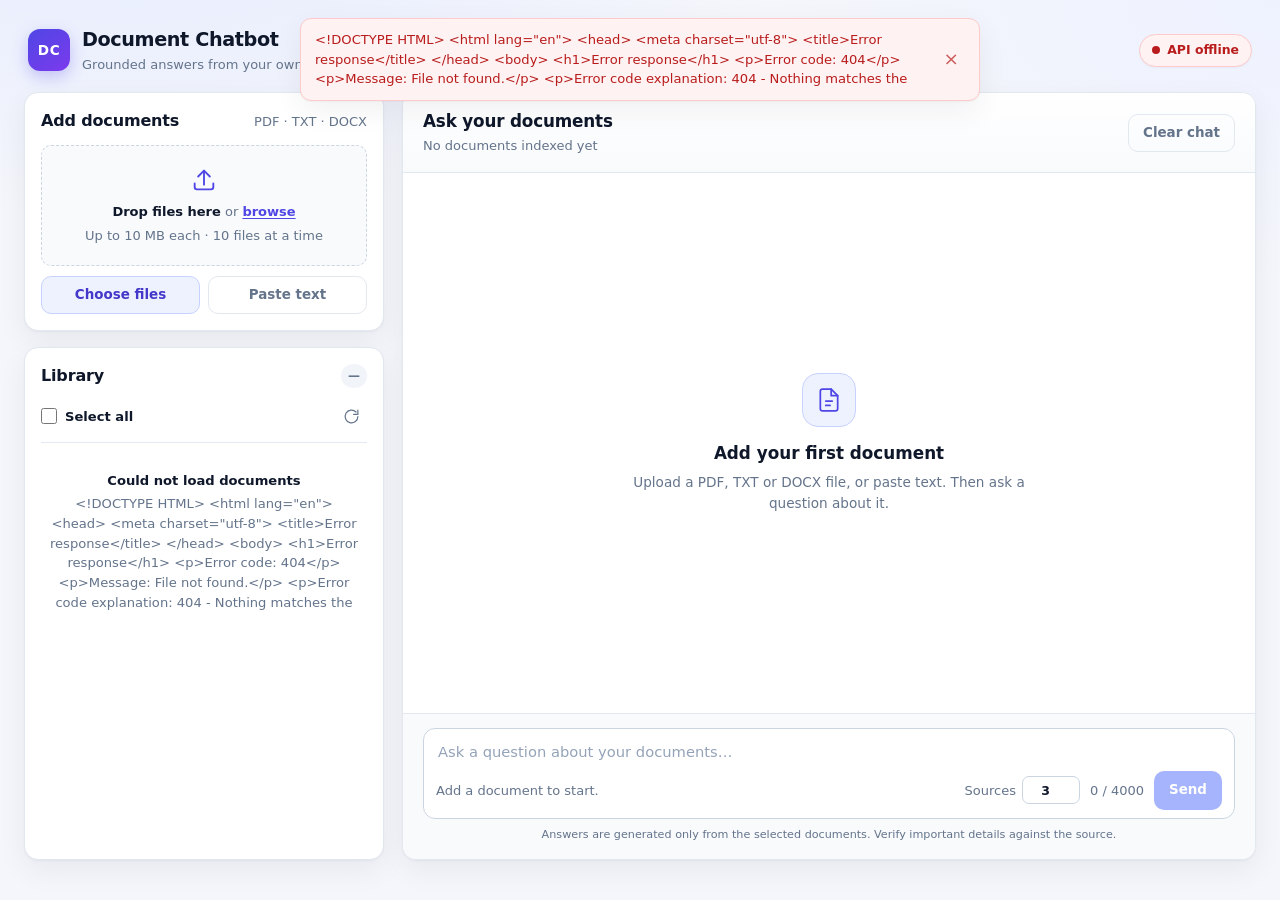
==== frontend/index.html @ ba3887df "feat(frontend): allow custom top-k retrieval depth with persistence" ====
<!doctype html>
<html lang="en">
<head>
  <meta charset="utf-8" />
  <meta name="viewport" content="width=device-width, initial-scale=1" />
  <meta name="description" content="Ask grounded questions about your PDF, TXT and DOCX documents." />
  <title>Document Chatbot</title>
  <link rel="icon" href="favicon.svg" type="image/svg+xml" />
  <link rel="stylesheet" href="css/styles.css" />
</head>
<body>
  <div class="app">
    <header class="topbar">
      <div class="brand">
        <span class="brand-mark" aria-hidden="true">DC</span>
        <div class="brand-copy">
          <h1>Document Chatbot</h1>
          <p>Grounded answers from your own files</p>
        </div>
      </div>
      <div class="topbar-actions">
        <span id="health-pill" class="pill pill--pending" role="status">Connecting…</span>
      </div>
    </header>

    <div class="workspace">
      <aside class="sidebar" aria-label="Document library">
        <section class="panel panel--upload">
          <div class="panel-heading">
            <h2>Add documents</h2>
            <span class="muted small">PDF · TXT · DOCX</span>
          </div>

          <div id="dropzone" class="dropzone" role="button" tabindex="0"
               aria-label="Upload documents. Drop files here or press Enter to browse.">
            <svg class="dropzone-icon" viewBox="0 0 24 24" fill="none" stroke="currentColor"
                 stroke-width="1.6" stroke-linecap="round" stroke-linejoin="round" aria-hidden="true">
              <path d="M12 16V4" />
              <path d="m7 9 5-5 5 5" />
              <path d="M4 15v3a2 2 0 0 0 2 2h12a2 2 0 0 0 2-2v-3" />
            </svg>
            <p><strong>Drop files here</strong> or <span class="link-text">browse</span></p>
            <p class="muted small">Up to 10 MB each · 10 files at a time</p>
          </div>
          <input id="file-input" type="file" multiple hidden
                 accept=".pdf,.txt,.docx,application/pdf,text/plain,application/vnd.openxmlformats-officedocument.wordprocessingml.document" />

          <div class="upload-actions">
            <button id="upload-btn" class="btn btn--secondary" type="button">Choose files</button>
            <button id="paste-btn" class="btn btn--ghost" type="button">Paste text</button>
          </div>

          <div id="upload-progress" class="progress" hidden>
            <div class="progress-head">
              <span id="progress-label">Uploading…</span>
              <span id="progress-percent">0%</span>
            </div>
            <div class="progress-track" role="progressbar" aria-labelledby="progress-label"
                 aria-valuemin="0" aria-valuemax="100" aria-valuenow="0" id="progress-track">
              <div id="progress-bar" class="progress-bar"></div>
            </div>
          </div>

          <ul id="upload-feedback" class="feedback" hidden></ul>
        </section>

        <section class="panel panel--docs">
          <div class="panel-heading">
            <h2>Library</h2>
            <span id="doc-count" class="count-badge">0</span>
          </div>

          <div class="doc-toolbar">
            <label class="checkbox">
              <input id="select-all" type="checkbox" />
              <span>Select all</span>
            </label>
            <button id="refresh-docs" class="icon-btn" type="button" aria-label="Refresh document list" title="Refresh">
              <svg viewBox="0 0 24 24" fill="none" stroke="currentColor" stroke-width="1.7"
                   stroke-linecap="round" stroke-linejoin="round" aria-hidden="true">
                <path d="M21 12a9 9 0 1 1-2.64-6.36" />
                <path d="M21 3v6h-6" />
              </svg>
            </button>
          </div>

          <div id="doc-list" class="doc-list">
            <p class="empty-note">Loading documents…</p>
          </div>
        </section>
      </aside>

      <main class="chat">
        <section class="chat-head">
          <div>
            <h2>Ask your documents</h2>
            <p id="scope-summary" class="muted small">Searching all documents</p>
          </div>
          <button id="clear-chat" class="btn btn--ghost" type="button">Clear chat</button>
        </section>

        <section id="chat-log" class="chat-log" role="log" aria-label="Conversation"></section>

        <section class="composer">
          <form id="chat-form" class="composer-form" autocomplete="off">
            <label class="sr-only" for="question">Your question</label>
            <textarea id="question" rows="1" maxlength="4000"
                      placeholder="Ask a question about your documents…"></textarea>
            <div class="composer-bar">
              <span id="composer-hint" class="composer-hint muted small">Loading…</span>
              <div class="composer-meta">
                <label class="select-field" for="top-k">
                  <span class="muted small">Sources</span>
                  <input id="top-k" type="number" min="1" max="20" step="1" value="3"
                         inputmode="numeric" autocomplete="off"
                         title="How many document chunks to retrieve (1–20)"
                         aria-label="Number of source chunks to retrieve (1 to 20)" />
                </label>
                <span id="question-count" class="muted small">0 / 4000</span>
                <button id="send-btn" class="btn btn--primary" type="submit" disabled>Send</button>
              </div>
            </div>
          </form>
          <p class="composer-note">Answers are generated only from the selected documents. Verify important details against the source.</p>
        </section>
      </main>
    </div>
  </div>

  <div id="banner" class="banner" role="alert" hidden>
    <span id="banner-text"></span>
    <button id="banner-close" class="banner-close" type="button" aria-label="Dismiss error">×</button>
  </div>

  <dialog id="text-dialog" class="dialog" aria-labelledby="text-dialog-title">
    <form id="text-form" class="dialog-form" novalidate>
      <div class="dialog-head">
        <div>
          <h2 id="text-dialog-title">Paste text</h2>
          <p class="muted small">The text is chunked, embedded and stored just like an uploaded file.</p>
        </div>
        <button id="text-close" class="icon-btn" type="button" aria-label="Close dialog">×</button>
      </div>

      <label class="field">
        <span>Title</span>
        <input id="text-title" type="text" maxlength="120" placeholder="e.g. Meeting notes" />
      </label>

      <label class="field">
        <span>Content</span>
        <textarea id="text-content" rows="10" maxlength="100000"
                  placeholder="Paste your notes, an article, or any plain text…"></textarea>
      </label>

      <div class="dialog-meta">
        <span id="text-count" class="muted small">0 / 100,000 characters</span>
        <span id="text-error" class="form-error" role="alert" hidden></span>
      </div>

      <div class="dialog-actions">
        <button id="text-cancel" class="btn btn--ghost" type="button">Cancel</button>
        <button id="text-save" class="btn btn--primary" type="submit">Add to library</button>
      </div>
    </form>
  </dialog>

  <div id="toast" class="toast" role="status" aria-live="polite" hidden></div>
  <div id="sr-announcer" class="sr-only" aria-live="polite"></div>

  <script type="module" src="js/app.js"></script>
</body>
</html>
---- frontend/css/styles.css ----
/* ==========================================================================
   Document Chatbot — static frontend styles (M1)
   No build step, no external assets. Light theme with a single accent color.
   ========================================================================== */

:root {
  --bg: #f4f6fb;
  --bg-accent: #eef2ff;
  --surface: #ffffff;
  --surface-2: #f8fafc;
  --surface-3: #f1f5f9;
  --border: #e2e8f0;
  --border-strong: #cbd5e1;
  --text: #0f172a;
  --muted: #64748b;
  --accent: #4f46e5;
  --accent-strong: #4338ca;
  --accent-soft: #eef2ff;
  --accent-border: #c7d2fe;
  --danger: #b91c1c;
  --danger-soft: #fef2f2;
  --danger-border: #fecaca;
  --warning: #92400e;
  --warning-soft: #fffbeb;
  --warning-border: #fde68a;
  --success: #15803d;
  --success-soft: #f0fdf4;
  --success-border: #bbf7d0;
  --radius: 14px;
  --radius-sm: 10px;
  --shadow-sm: 0 1px 2px rgba(15, 23, 42, 0.04);
  --shadow: 0 1px 2px rgba(15, 23, 42, 0.04), 0 10px 30px rgba(15, 23, 42, 0.06);
  --font: ui-sans-serif, system-ui, -apple-system, "Segoe UI", Roboto, Helvetica, Arial, sans-serif;
  --mono: ui-monospace, SFMono-Regular, Consolas, "Liberation Mono", monospace;
  --focus: 0 0 0 3px rgba(79, 70, 229, 0.22);
}

*,
*::before,
*::after {
  box-sizing: border-box;
}

[hidden] {
  display: none !important;
}

html,
body {
  margin: 0;
  min-height: 100%;
}

body {
  background:
    radial-gradient(1100px 500px at 10% -10%, #e6ecff 0%, transparent 60%),
    radial-gradient(900px 500px at 100% 0%, #eef2ff 0%, transparent 55%),
    var(--bg);
  color: var(--text);
  font-family: var(--font);
  font-size: 15px;
  line-height: 1.5;
  -webkit-font-smoothing: antialiased;
}

h1,
h2,
h3,
p {
  margin: 0;
}

h1 {
  font-size: 1.2rem;
  letter-spacing: -0.02em;
}

h2 {
  font-size: 1rem;
  letter-spacing: -0.01em;
}

button,
input,
textarea {
  font: inherit;
  color: inherit;
}

button {
  cursor: pointer;
}

button:disabled {
  cursor: not-allowed;
}

:focus-visible {
  outline: none;
  box-shadow: var(--focus);
}

.muted {
  color: var(--muted);
}

.small {
  font-size: 0.8125rem;
}

.sr-only {
  position: absolute;
  width: 1px;
  height: 1px;
  padding: 0;
  margin: -1px;
  overflow: hidden;
  clip: rect(0, 0, 0, 0);
  white-space: nowrap;
  border: 0;
}

/* ---------------------------------------------------------------- layout */

.app {
  width: 100%;
  max-width: 1440px;
  margin: 0 auto;
  padding: 20px 24px 24px;
}

.topbar {
  display: flex;
  align-items: center;
  justify-content: space-between;
  gap: 16px;
  padding: 6px 4px 18px;
}

.brand {
  display: flex;
  align-items: center;
  gap: 12px;
}

.brand-mark {
  display: grid;
  place-items: center;
  width: 42px;
  height: 42px;
  border-radius: 12px;
  background: linear-gradient(145deg, var(--accent), #7c3aed);
  color: #fff;
  font-weight: 800;
  font-size: 0.85rem;
  letter-spacing: 0.04em;
  box-shadow: 0 6px 16px rgba(79, 70, 229, 0.28);
}

.brand-copy p {
  color: var(--muted);
  font-size: 0.8125rem;
}

.pill {
  display: inline-flex;
  align-items: center;
  gap: 7px;
  max-width: 320px;
  padding: 6px 12px;
  border: 1px solid var(--border);
  border-radius: 999px;
  background: var(--surface);
  color: var(--muted);
  font-size: 0.78rem;
  font-weight: 600;
  white-space: nowrap;
  overflow: hidden;
  text-overflow: ellipsis;
  box-shadow: var(--shadow-sm);
}

.pill::before {
  content: "";
  flex: 0 0 auto;
  width: 8px;
  height: 8px;
  border-radius: 50%;
  background: var(--border-strong);
}

.pill--pending::before {
  background: #f59e0b;
  animation: pulse 1.4s ease-in-out infinite;
}

.pill--ok {
  border-color: var(--success-border);
  background: var(--success-soft);
  color: var(--success);
}

.pill--ok::before {
  background: var(--success);
}

.pill--mock {
  border-color: var(--accent-border);
  background: var(--accent-soft);
  color: var(--accent-strong);
}

.pill--mock::before {
  background: var(--accent);
}

.pill--error {
  border-color: var(--danger-border);
  background: var(--danger-soft);
  color: var(--danger);
}

.pill--error::before {
  background: var(--danger);
}

.workspace {
  display: grid;
  grid-template-columns: 360px minmax(0, 1fr);
  gap: 18px;
  height: calc(100dvh - 132px);
  min-height: 560px;
}

/* --------------------------------------------------------------- sidebar */

.sidebar {
  display: grid;
  grid-template-rows: auto minmax(0, 1fr);
  gap: 16px;
  min-height: 0;
}

.panel {
  min-height: 0;
  padding: 16px;
  border: 1px solid var(--border);
  border-radius: var(--radius);
  background: var(--surface);
  box-shadow: var(--shadow);
}

.panel--docs {
  display: flex;
  flex-direction: column;
  overflow: hidden;
}

.panel-heading {
  display: flex;
  align-items: center;
  justify-content: space-between;
  gap: 10px;
  margin-bottom: 12px;
}

.count-badge {
  display: inline-grid;
  place-items: center;
  min-width: 24px;
  height: 24px;
  padding: 0 7px;
  border-radius: 999px;
  background: var(--surface-3);
  color: var(--muted);
  font-size: 0.75rem;
  font-weight: 700;
}

/* ---------------------------------------------------------------- upload */

.dropzone {
  display: flex;
  flex-direction: column;
  align-items: center;
  gap: 4px;
  padding: 20px 14px;
  border: 1.5px dashed var(--border-strong);
  border-radius: var(--radius-sm);
  background: var(--surface-2);
  color: var(--muted);
  text-align: center;
  transition: border-color 160ms ease, background 160ms ease, transform 160ms ease;
}

.dropzone:hover {
  border-color: var(--accent);
  background: var(--accent-soft);
}

.dropzone.is-dragover {
  border-color: var(--accent);
  background: var(--accent-soft);
  transform: scale(1.01);
}

.dropzone p {
  font-size: 0.8125rem;
}

.dropzone strong {
  color: var(--text);
}

.dropzone-icon {
  width: 28px;
  height: 28px;
  margin-bottom: 4px;
  color: var(--accent);
}

.link-text {
  color: var(--accent);
  font-weight: 600;
  text-decoration: underline;
  text-underline-offset: 2px;
}

.upload-actions {
  display: grid;
  grid-template-columns: 1fr 1fr;
  gap: 8px;
  margin-top: 10px;
}

/* --------------------------------------------------------------- buttons */

.btn {
  display: inline-flex;
  align-items: center;
  justify-content: center;
  gap: 7px;
  min-height: 38px;
  padding: 8px 14px;
  border: 1px solid transparent;
  border-radius: 10px;
  font-size: 0.84rem;
  font-weight: 650;
  transition: background 140ms ease, border-color 140ms ease, color 140ms ease,
    transform 80ms ease, box-shadow 140ms ease;
}

.btn:active:not(:disabled) {
  transform: translateY(1px);
}

.btn--primary {
  background: var(--accent);
  color: #fff;
  box-shadow: 0 4px 12px rgba(79, 70, 229, 0.24);
}

.btn--primary:hover:not(:disabled) {
  background: var(--accent-strong);
}

.btn--primary:disabled {
  background: #a5b4fc;
  box-shadow: none;
}

.btn--secondary {
  border-color: var(--accent-border);
  background: var(--accent-soft);
  color: var(--accent-strong);
}

.btn--secondary:hover:not(:disabled) {
  border-color: var(--accent);
}

.btn--ghost {
  border-color: var(--border);
  background: transparent;
  color: var(--muted);
}

.btn--ghost:hover:not(:disabled) {
  border-color: var(--border-strong);
  background: var(--surface-2);
  color: var(--text);
}

.icon-btn {
  display: inline-grid;
  place-items: center;
  width: 32px;
  height: 32px;
  padding: 0;
  border: 1px solid transparent;
  border-radius: 9px;
  background: transparent;
  color: var(--muted);
  font-size: 1rem;
  line-height: 1;
  transition: background 140ms ease, color 140ms ease, border-color 140ms ease;
}

.icon-btn svg {
  width: 17px;
  height: 17px;
}

.icon-btn:hover:not(:disabled) {
  background: var(--surface-3);
  color: var(--text);
}

.icon-btn:disabled {
  opacity: 0.45;
}

/* ------------------------------------------------------------- progress */

.progress {
  margin-top: 12px;
}

.progress-head {
  display: flex;
  justify-content: space-between;
  gap: 10px;
  margin-bottom: 6px;
  color: var(--muted);
  font-size: 0.78rem;
}

.progress-track {
  height: 7px;
  overflow: hidden;
  border-radius: 999px;
  background: var(--surface-3);
}

.progress-bar {
  width: 0%;
  height: 100%;
  border-radius: inherit;
  background: linear-gradient(90deg, var(--accent), #8b5cf6);
  transition: width 220ms ease;
}

.feedback {
  display: grid;
  gap: 6px;
  margin: 12px 0 0;
  padding: 0;
  list-style: none;
}

.feedback li {
  display: flex;
  align-items: flex-start;
  justify-content: space-between;
  gap: 10px;
  padding: 9px 11px;
  border: 1px solid var(--danger-border);
  border-radius: 9px;
  background: var(--danger-soft);
  color: var(--danger);
  font-size: 0.78rem;
  overflow-wrap: anywhere;
}

.feedback li.is-warning {
  border-color: var(--warning-border);
  background: var(--warning-soft);
  color: var(--warning);
}

.feedback li strong {
  display: block;
  font-weight: 700;
}

.feedback-dismiss {
  flex: 0 0 auto;
  border: 0;
  background: transparent;
  color: inherit;
  font-size: 1rem;
  line-height: 1;
  opacity: 0.7;
}

/* ------------------------------------------------------------ doc library */

.doc-toolbar {
  display: flex;
  align-items: center;
  justify-content: space-between;
  gap: 10px;
  padding-bottom: 10px;
  border-bottom: 1px solid var(--border);
}

.checkbox {
  display: inline-flex;
  align-items: center;
  gap: 8px;
  color: var(--text);
  font-size: 0.82rem;
  font-weight: 600;
  user-select: none;
}

.checkbox input {
  width: 16px;
  height: 16px;
  margin: 0;
  accent-color: var(--accent);
}

.doc-list {
  flex: 1;
  min-height: 0;
  margin: 4px -4px 0 0;
  padding-right: 4px;
  overflow-y: auto;
  scrollbar-width: thin;
  scrollbar-color: var(--border-strong) transparent;
}

.doc-row {
  display: grid;
  grid-template-columns: auto minmax(0, 1fr) auto;
  align-items: center;
  gap: 10px;
  padding: 10px 6px;
  border-bottom: 1px solid var(--border);
}

.doc-row:last-of-type {
  border-bottom: 0;
}

.doc-row:hover {
  background: var(--surface-2);
}

.doc-row.is-deleting {
  opacity: 0.5;
  pointer-events: none;
}

.doc-check {
  width: 16px;
  height: 16px;
  margin: 0;
  accent-color: var(--accent);
}

.doc-main {
  min-width: 0;
}

.doc-title-row {
  display: flex;
  align-items: center;
  gap: 8px;
  min-width: 0;
}

.doc-name {
  min-width: 0;
  overflow: hidden;
  color: var(--text);
  font-size: 0.84rem;
  font-weight: 650;
  text-overflow: ellipsis;
  white-space: nowrap;
}

.doc-meta {
  margin-top: 2px;
  color: var(--muted);
  font-size: 0.73rem;
  white-space: nowrap;
}

.type-badge {
  flex: 0 0 auto;
  padding: 2px 6px;
  border-radius: 5px;
  background: var(--surface-3);
  color: var(--muted);
  font-size: 0.63rem;
  font-weight: 800;
  letter-spacing: 0.04em;
  text-transform: uppercase;
}

.type-badge--pdf {
  background: #eff6ff;
  color: #1d4ed8;
}

.type-badge--txt {
  background: #f0fdf4;
  color: #15803d;
}

.type-badge--markdown {
  background: #fffbeb;
  color: #b45309;
}

.type-badge--docx {
  background: #faf5ff;
  color: #7e22ce;
}

.type-badge--text {
  background: var(--accent-soft);
  color: var(--accent-strong);
}

.icon-btn--danger:hover:not(:disabled) {
  background: var(--danger-soft);
  color: var(--danger);
}

.empty-note {
  padding: 24px 8px;
  color: var(--muted);
  font-size: 0.82rem;
  text-align: center;
}

.empty-note strong {
  display: block;
  margin-bottom: 3px;
  color: var(--text);
}

/* ------------------------------------------------------------------ chat */

.chat {
  display: flex;
  flex-direction: column;
  min-height: 0;
  overflow: hidden;
  border: 1px solid var(--border);
  border-radius: var(--radius);
  background: var(--surface);
  box-shadow: var(--shadow);
}

.chat-head {
  display: flex;
  align-items: center;
  justify-content: space-between;
  gap: 12px;
  padding: 16px 20px;
  border-bottom: 1px solid var(--border);
  background: linear-gradient(180deg, #fff, var(--surface-2));
}

.chat-head h2 {
  font-size: 1.05rem;
}

.chat-head p {
  margin-top: 2px;
}

.chat-log {
  flex: 1;
  min-height: 0;
  padding: 20px;
  overflow-y: auto;
  scrollbar-width: thin;
  scrollbar-color: var(--border-strong) transparent;
  scroll-behavior: smooth;
}

.chat-empty {
  display: grid;
  place-items: center;
  min-height: 100%;
  padding: 24px;
  text-align: center;
}

.chat-empty-inner {
  max-width: 430px;
}

.chat-empty-icon {
  display: grid;
  place-items: center;
  width: 54px;
  height: 54px;
  margin: 0 auto 14px;
  border: 1px solid var(--accent-border);
  border-radius: 16px;
  background: var(--accent-soft);
  color: var(--accent);
}

.chat-empty-icon svg {
  width: 26px;
  height: 26px;
}

.chat-empty h3 {
  margin-bottom: 6px;
  font-size: 1.05rem;
}

.chat-empty p {
  color: var(--muted);
  font-size: 0.85rem;
}

.example-list {
  display: flex;
  flex-wrap: wrap;
  justify-content: center;
  gap: 8px;
  margin-top: 16px;
}

.example-btn {
  padding: 7px 12px;
  border: 1px solid var(--border);
  border-radius: 999px;
  background: var(--surface);
  color: var(--muted);
  font-size: 0.78rem;
  transition: border-color 140ms ease, color 140ms ease, background 140ms ease;
}

.example-btn:hover {
  border-color: var(--accent-border);
  background: var(--accent-soft);
  color: var(--accent-strong);
}

/* -------------------------------------------------------------- messages */

.message {
  display: flex;
  gap: 10px;
  max-width: 780px;
  margin-bottom: 18px;
  animation: fade-up 180ms ease-out both;
}

.message--user {
  flex-direction: row-reverse;
  margin-left: auto;
}

.avatar {
  display: grid;
  place-items: center;
  flex: 0 0 auto;
  width: 30px;
  height: 30px;
  border-radius: 9px;
  font-size: 0.68rem;
  font-weight: 800;
  letter-spacing: 0.03em;
}

.message--assistant .avatar {
  border: 1px solid var(--accent-border);
  background: var(--accent-soft);
  color: var(--accent-strong);
}

.message--user .avatar {
  background: var(--text);
  color: #fff;
}

.message-body {
  min-width: 0;
  padding: 11px 14px;
  border: 1px solid var(--border);
  border-radius: 12px;
  background: var(--surface-2);
}

.message--user .message-body {
  border-color: var(--accent-border);
  background: var(--accent-soft);
}

.message--error .message-body {
  border-color: var(--danger-border);
  background: var(--danger-soft);
}

.message-text {
  font-size: 0.9rem;
  line-height: 1.6;
  white-space: pre-wrap;
  overflow-wrap: anywhere;
}

.message--error .message-text {
  color: var(--danger);
}

.message-meta {
  display: flex;
  align-items: center;
  gap: 8px;
  margin-top: 8px;
  color: var(--muted);
  font-size: 0.72rem;
}

.error-code {
  padding: 2px 6px;
  border-radius: 5px;
  background: #fff;
  color: var(--danger);
  font-family: var(--mono);
  font-size: 0.66rem;
  font-weight: 700;
}

.retry-btn {
  margin-top: 10px;
  padding: 6px 11px;
  border: 1px solid var(--danger-border);
  border-radius: 8px;
  background: #fff;
  color: var(--danger);
  font-size: 0.78rem;
  font-weight: 650;
}

.retry-btn:hover {
  background: var(--danger-soft);
}

.typing {
  display: inline-flex;
  align-items: center;
  gap: 4px;
  padding: 2px 0;
}

.typing span {
  width: 6px;
  height: 6px;
  border-radius: 50%;
  background: var(--accent);
  opacity: 0.35;
  animation: typing 1.1s ease-in-out infinite;
}

.typing span:nth-child(2) {
  animation-delay: 140ms;
}

.typing span:nth-child(3) {
  animation-delay: 280ms;
}

.typing-label {
  margin-left: 4px;
  color: var(--muted);
  font-size: 0.78rem;
}

/* --------------------------------------------------------------- sources */

.sources {
  margin-top: 12px;
  border-top: 1px solid var(--border);
}

.sources summary {
  display: flex;
  align-items: center;
  gap: 6px;
  padding: 9px 0 4px;
  color: var(--muted);
  font-size: 0.76rem;
  font-weight: 650;
  cursor: pointer;
  user-select: none;
}

.sources summary:hover {
  color: var(--accent-strong);
}

.source-list {
  display: grid;
  gap: 8px;
  margin: 6px 0 0;
  padding: 0;
  list-style: none;
}

.source {
  padding: 9px 11px;
  border: 1px solid var(--border);
  border-radius: 9px;
  background: #fff;
}

.source-top {
  display: flex;
  align-items: baseline;
  justify-content: space-between;
  gap: 10px;
}

.source-file {
  min-width: 0;
  overflow: hidden;
  font-size: 0.78rem;
  font-weight: 700;
  text-overflow: ellipsis;
  white-space: nowrap;
}

.source-score {
  flex: 0 0 auto;
  color: var(--success);
  font-size: 0.68rem;
  font-weight: 700;
}

.source-meta {
  margin-top: 1px;
  color: var(--muted);
  font-size: 0.68rem;
}

.source-snippet {
  margin-top: 5px;
  color: var(--muted);
  font-size: 0.74rem;
  line-height: 1.5;
  overflow-wrap: anywhere;
}

/* -------------------------------------------------------------- composer */

.composer {
  padding: 14px 20px 16px;
  border-top: 1px solid var(--border);
  background: var(--surface-2);
}

.composer-form {
  padding: 8px;
  border: 1px solid var(--border-strong);
  border-radius: 12px;
  background: var(--surface);
  transition: border-color 140ms ease, box-shadow 140ms ease;
}

.composer-form:focus-within {
  border-color: var(--accent);
  box-shadow: var(--focus);
}

#question {
  display: block;
  width: 100%;
  min-height: 24px;
  max-height: 160px;
  padding: 4px 6px;
  border: 0;
  outline: none;
  background: transparent;
  resize: none;
  font-size: 0.92rem;
  line-height: 1.5;
  scrollbar-width: thin;
}

#question::placeholder {
  color: #94a3b8;
}

.composer-bar {
  display: flex;
  align-items: center;
  justify-content: space-between;
  gap: 10px;
  padding: 4px 4px 0;
}

.composer-hint {
  min-width: 0;
  overflow: hidden;
  text-overflow: ellipsis;
  white-space: nowrap;
}

.composer-meta {
  display: flex;
  align-items: center;
  gap: 10px;
  flex: 0 0 auto;
}

.select-field {
  display: inline-flex;
  align-items: center;
  gap: 6px;
}

.select-field select,
.select-field input[type="number"] {
  height: 28px;
  padding: 0 6px;
  border: 1px solid var(--border-strong);
  border-radius: 7px;
  background: var(--surface);
  color: var(--text);
  font-size: 0.78rem;
  font-weight: 600;
  outline: none;
  transition: border-color 140ms ease, box-shadow 140ms ease;
}

.select-field select {
  cursor: pointer;
}

.select-field input[type="number"] {
  width: 58px;
  padding-right: 2px;
  text-align: center;
  cursor: text;
}

.select-field select:focus,
.select-field input[type="number"]:focus {
  border-color: var(--accent);
  box-shadow: var(--focus);
}

.composer-note {
  margin-top: 8px;
  color: var(--muted);
  font-size: 0.7rem;
  text-align: center;
}

/* ---------------------------------------------------------------- dialog */

.dialog {
  width: min(620px, calc(100vw - 32px));
  max-height: calc(100dvh - 48px);
  padding: 0;
  border: 1px solid var(--border);
  border-radius: 16px;
  background: var(--surface);
  color: var(--text);
  box-shadow: 0 24px 70px rgba(15, 23, 42, 0.24);
}

.dialog::backdrop {
  background: rgba(15, 23, 42, 0.42);
  backdrop-filter: blur(2px);
}

.dialog-form {
  display: grid;
  gap: 14px;
  padding: 20px;
}

.dialog-head {
  display: flex;
  align-items: flex-start;
  justify-content: space-between;
  gap: 12px;
}

.dialog-head h2 {
  font-size: 1.05rem;
}

.dialog-head p {
  margin-top: 3px;
}

.field {
  display: grid;
  gap: 6px;
  font-size: 0.82rem;
  font-weight: 650;
}

.field input,
.field textarea {
  width: 100%;
  padding: 10px 12px;
  border: 1px solid var(--border-strong);
  border-radius: 10px;
  background: var(--surface-2);
  font-size: 0.9rem;
  font-weight: 400;
  outline: none;
  transition: border-color 140ms ease, box-shadow 140ms ease;
}

.field input:focus,
.field textarea:focus {
  border-color: var(--accent);
  box-shadow: var(--focus);
}

.field textarea {
  min-height: 180px;
  resize: vertical;
  line-height: 1.55;
}

.dialog-meta {
  display: flex;
  align-items: center;
  justify-content: space-between;
  gap: 12px;
}

.form-error {
  color: var(--danger);
  font-size: 0.78rem;
  text-align: right;
}

.dialog-actions {
  display: flex;
  justify-content: flex-end;
  gap: 8px;
  padding-top: 2px;
}

/* ------------------------------------------------------- banner / toast */

.banner {
  position: fixed;
  top: 18px;
  left: 50%;
  z-index: 40;
  display: flex;
  align-items: center;
  gap: 14px;
  width: min(680px, calc(100vw - 32px));
  padding: 11px 14px;
  border: 1px solid var(--danger-border);
  border-radius: 11px;
  background: var(--danger-soft);
  color: var(--danger);
  font-size: 0.82rem;
  box-shadow: var(--shadow);
  transform: translateX(-50%);
  animation: fade-down 180ms ease-out both;
}

.banner-close {
  margin-left: auto;
  border: 0;
  background: transparent;
  color: inherit;
  font-size: 1.15rem;
  line-height: 1;
  opacity: 0.7;
}

.toast {
  position: fixed;
  bottom: 22px;
  left: 50%;
  z-index: 50;
  max-width: calc(100vw - 32px);
  padding: 9px 15px;
  border: 1px solid var(--success-border);
  border-radius: 999px;
  background: var(--success-soft);
  color: var(--success);
  font-size: 0.8rem;
  font-weight: 650;
  box-shadow: var(--shadow);
  transform: translateX(-50%);
  animation: fade-up 180ms ease-out both;
}

/* ------------------------------------------------------------- animations */

@keyframes typing {
  0%, 60%, 100% { opacity: 0.3; transform: translateY(0); }
  30% { opacity: 1; transform: translateY(-2px); }
}

@keyframes pulse {
  0%, 100% { opacity: 1; }
  50% { opacity: 0.45; }
}

@keyframes fade-up {
  from { opacity: 0; transform: translateY(6px); }
  to { opacity: 1; transform: translateY(0); }
}

@keyframes fade-down {
  from { opacity: 0; transform: translate(-50%, -6px); }
  to { opacity: 1; transform: translate(-50%, 0); }
}

/* ------------------------------------------------------------- responsive */

@media (max-width: 1020px) {
  .app {
    padding: 16px;
  }

  .workspace {
    grid-template-columns: 1fr;
    height: auto;
    min-height: 0;
  }

  .sidebar {
    grid-template-rows: auto auto;
  }

  .doc-list {
    max-height: 260px;
  }

  .chat {
    min-height: 70vh;
  }

  .chat-log {
    min-height: 46vh;
  }
}

@media (max-width: 640px) {
  .app {
    padding: 12px;
  }

  .topbar {
    padding-bottom: 12px;
  }

  .brand-copy p {
    display: none;
  }

  .pill {
    max-width: 200px;
  }

  .chat-head {
    padding: 12px 14px;
  }

  .chat-head h2 {
    font-size: 0.95rem;
  }

  .chat-log {
    padding: 14px;
  }

  .composer {
    padding: 10px 12px 12px;
  }

  .composer-hint {
    display: none;
  }

  .composer-note {
    display: none;
  }

  .message {
    max-width: 100%;
  }

  .dialog-form {
    padding: 16px;
  }
}

@media (prefers-reduced-motion: reduce) {
  *,
  *::before,
  *::after {
    animation-duration: 0.01ms !important;
    animation-iteration-count: 1 !important;
    transition-duration: 0.01ms !important;
    scroll-behavior: auto !important;
  }
}
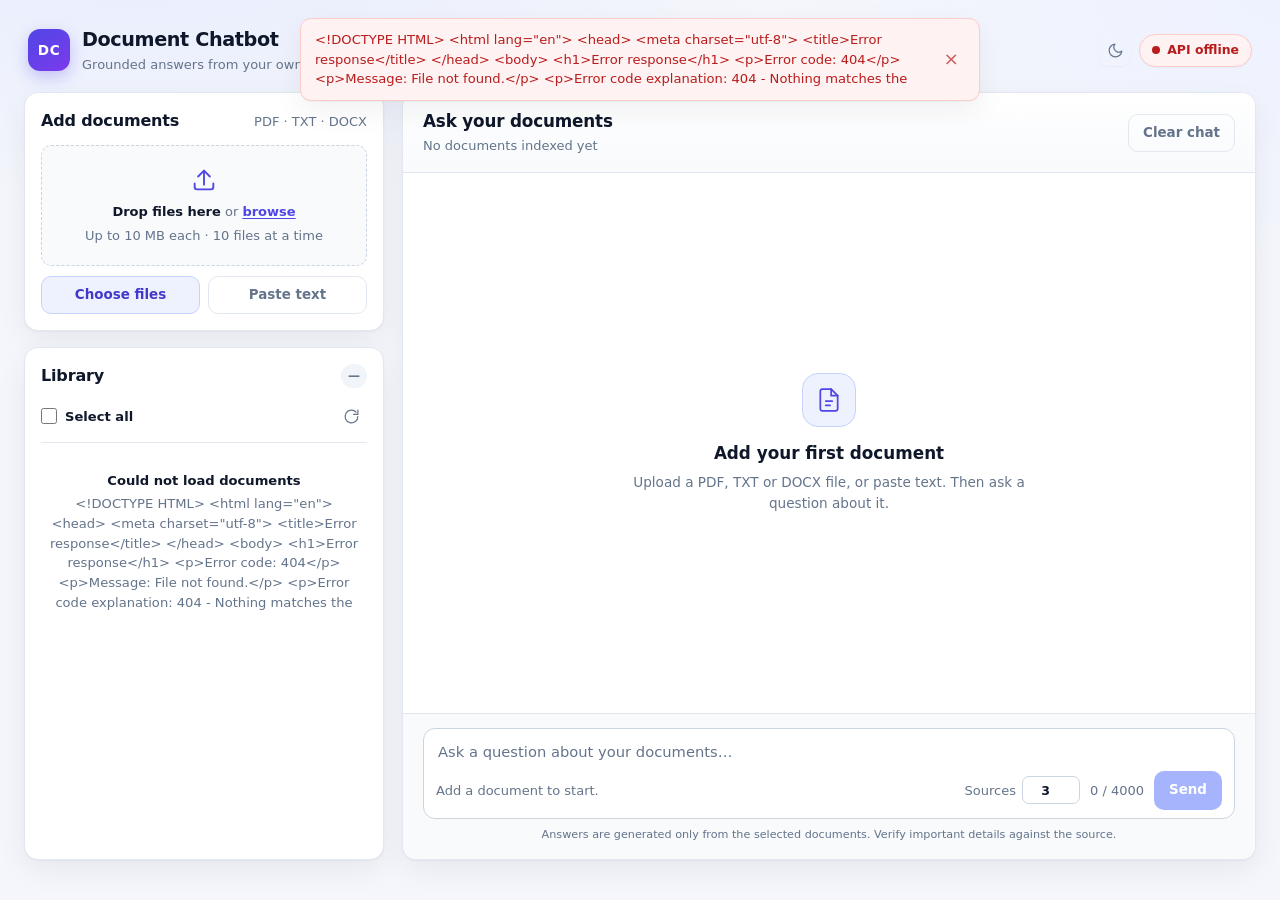
==== commit 27c9bd56: "feat(frontend): add persistent light/dark theme toggle" ====
--- a/frontend/index.html
+++ b/frontend/index.html
@@ -7,6 +7,20 @@
   <title>Document Chatbot</title>
   <link rel="icon" href="favicon.svg" type="image/svg+xml" />
   <link rel="stylesheet" href="css/styles.css" />
+  <script>
+    // Apply the saved theme before first paint to avoid a flash of the wrong theme.
+    (function () {
+      try {
+        var stored = localStorage.getItem("document-chatbot.theme");
+        var theme = stored === "light" || stored === "dark"
+          ? stored
+          : (window.matchMedia("(prefers-color-scheme: dark)").matches ? "dark" : "light");
+        document.documentElement.dataset.theme = theme;
+      } catch (error) {
+        document.documentElement.dataset.theme = "light";
+      }
+    })();
+  </script>
 </head>
 <body>
   <div class="app">
@@ -19,6 +33,20 @@
         </div>
       </div>
       <div class="topbar-actions">
+        <button id="theme-toggle" class="icon-btn theme-toggle" type="button"
+                aria-label="Dark mode" aria-pressed="false" title="Switch to dark mode">
+          <svg class="theme-icon theme-icon--moon" viewBox="0 0 24 24" fill="none"
+               stroke="currentColor" stroke-width="1.7" stroke-linecap="round"
+               stroke-linejoin="round" aria-hidden="true">
+            <path d="M21 12.8A9 9 0 1 1 11.2 3a7 7 0 0 0 9.8 9.8Z" />
+          </svg>
+          <svg class="theme-icon theme-icon--sun" viewBox="0 0 24 24" fill="none"
+               stroke="currentColor" stroke-width="1.7" stroke-linecap="round"
+               stroke-linejoin="round" aria-hidden="true">
+            <circle cx="12" cy="12" r="4" />
+            <path d="M12 2v2M12 20v2M4.93 4.93l1.41 1.41M17.66 17.66l1.41 1.41M2 12h2M20 12h2M6.34 17.66l-1.41 1.41M19.07 4.93l-1.41 1.41" />
+          </svg>
+        </button>
         <span id="health-pill" class="pill pill--pending" role="status">Connecting…</span>
       </div>
     </header>
--- a/frontend/css/styles.css
+++ b/frontend/css/styles.css
@@ -17,6 +17,7 @@
   --accent-strong: #4338ca;
   --accent-soft: #eef2ff;
   --accent-border: #c7d2fe;
+  --accent-disabled: #a5b4fc;
   --danger: #b91c1c;
   --danger-soft: #fef2f2;
   --danger-border: #fecaca;
@@ -33,6 +34,38 @@
   --font: ui-sans-serif, system-ui, -apple-system, "Segoe UI", Roboto, Helvetica, Arial, sans-serif;
   --mono: ui-monospace, SFMono-Regular, Consolas, "Liberation Mono", monospace;
   --focus: 0 0 0 3px rgba(79, 70, 229, 0.22);
+  color-scheme: light;
+}
+
+/* Dark palette. Toggled by setting data-theme="dark" on <html>. */
+:root[data-theme="dark"] {
+  --bg: #0b1120;
+  --bg-accent: #111a2e;
+  --surface: #111827;
+  --surface-2: #0f172a;
+  --surface-3: #1e293b;
+  --border: #24324a;
+  --border-strong: #334155;
+  --text: #e2e8f0;
+  --muted: #94a3b8;
+  --accent: #6366f1;
+  --accent-strong: #a5b4fc;
+  --accent-soft: rgba(99, 102, 241, 0.16);
+  --accent-border: rgba(129, 140, 248, 0.4);
+  --accent-disabled: #3730a3;
+  --danger: #fca5a5;
+  --danger-soft: rgba(248, 113, 113, 0.12);
+  --danger-border: rgba(248, 113, 113, 0.36);
+  --warning: #fcd34d;
+  --warning-soft: rgba(251, 191, 36, 0.12);
+  --warning-border: rgba(251, 191, 36, 0.36);
+  --success: #86efac;
+  --success-soft: rgba(74, 222, 128, 0.12);
+  --success-border: rgba(74, 222, 128, 0.36);
+  --shadow-sm: 0 1px 2px rgba(0, 0, 0, 0.4);
+  --shadow: 0 1px 2px rgba(0, 0, 0, 0.4), 0 10px 30px rgba(0, 0, 0, 0.35);
+  --focus: 0 0 0 3px rgba(99, 102, 241, 0.38);
+  color-scheme: dark;
 }
 
 *,
@@ -63,6 +96,13 @@
   -webkit-font-smoothing: antialiased;
 }
 
+:root[data-theme="dark"] body {
+  background:
+    radial-gradient(1100px 500px at 10% -10%, rgba(79, 70, 229, 0.2) 0%, transparent 60%),
+    radial-gradient(900px 500px at 100% 0%, rgba(139, 92, 246, 0.14) 0%, transparent 55%),
+    var(--bg);
+}
+
 h1,
 h2,
 h3,
@@ -135,6 +175,35 @@
   justify-content: space-between;
   gap: 16px;
   padding: 6px 4px 18px;
+}
+
+.topbar-actions {
+  display: flex;
+  align-items: center;
+  gap: 8px;
+}
+
+.theme-toggle {
+  border-color: var(--border);
+  background: var(--surface);
+  box-shadow: var(--shadow-sm);
+}
+
+.theme-icon {
+  width: 17px;
+  height: 17px;
+}
+
+.theme-icon--sun {
+  display: none;
+}
+
+:root[data-theme="dark"] .theme-icon--moon {
+  display: none;
+}
+
+:root[data-theme="dark"] .theme-icon--sun {
+  display: block;
 }
 
 .brand {
@@ -365,7 +434,7 @@
 }
 
 .btn--primary:disabled {
-  background: #a5b4fc;
+  background: var(--accent-disabled);
   box-shadow: none;
 }
 
@@ -663,7 +732,7 @@
   gap: 12px;
   padding: 16px 20px;
   border-bottom: 1px solid var(--border);
-  background: linear-gradient(180deg, #fff, var(--surface-2));
+  background: linear-gradient(180deg, var(--surface), var(--surface-2));
 }
 
 .chat-head h2 {
@@ -782,7 +851,7 @@
 
 .message--user .avatar {
   background: var(--text);
-  color: #fff;
+  color: var(--surface);
 }
 
 .message-body {
@@ -826,7 +895,7 @@
 .error-code {
   padding: 2px 6px;
   border-radius: 5px;
-  background: #fff;
+  background: var(--surface);
   color: var(--danger);
   font-family: var(--mono);
   font-size: 0.66rem;
@@ -838,7 +907,7 @@
   padding: 6px 11px;
   border: 1px solid var(--danger-border);
   border-radius: 8px;
-  background: #fff;
+  background: var(--surface);
   color: var(--danger);
   font-size: 0.78rem;
   font-weight: 650;
@@ -913,7 +982,7 @@
   padding: 9px 11px;
   border: 1px solid var(--border);
   border-radius: 9px;
-  background: #fff;
+  background: var(--surface);
 }
 
 .source-top {
@@ -990,7 +1059,7 @@
 }
 
 #question::placeholder {
-  color: #94a3b8;
+  color: var(--muted);
 }
 
 .composer-bar {
@@ -1312,3 +1381,29 @@
     scroll-behavior: auto !important;
   }
 }
+
+/* ------------------------------------------------------- dark adjustments */
+
+:root[data-theme="dark"] .type-badge--pdf {
+  background: rgba(59, 130, 246, 0.16);
+  color: #93c5fd;
+}
+
+:root[data-theme="dark"] .type-badge--txt {
+  background: rgba(34, 197, 94, 0.16);
+  color: #86efac;
+}
+
+:root[data-theme="dark"] .type-badge--markdown {
+  background: rgba(245, 158, 11, 0.16);
+  color: #fcd34d;
+}
+
+:root[data-theme="dark"] .type-badge--docx {
+  background: rgba(168, 85, 247, 0.16);
+  color: #d8b4fe;
+}
+
+:root[data-theme="dark"] .dialog {
+  box-shadow: 0 24px 70px rgba(0, 0, 0, 0.6);
+}
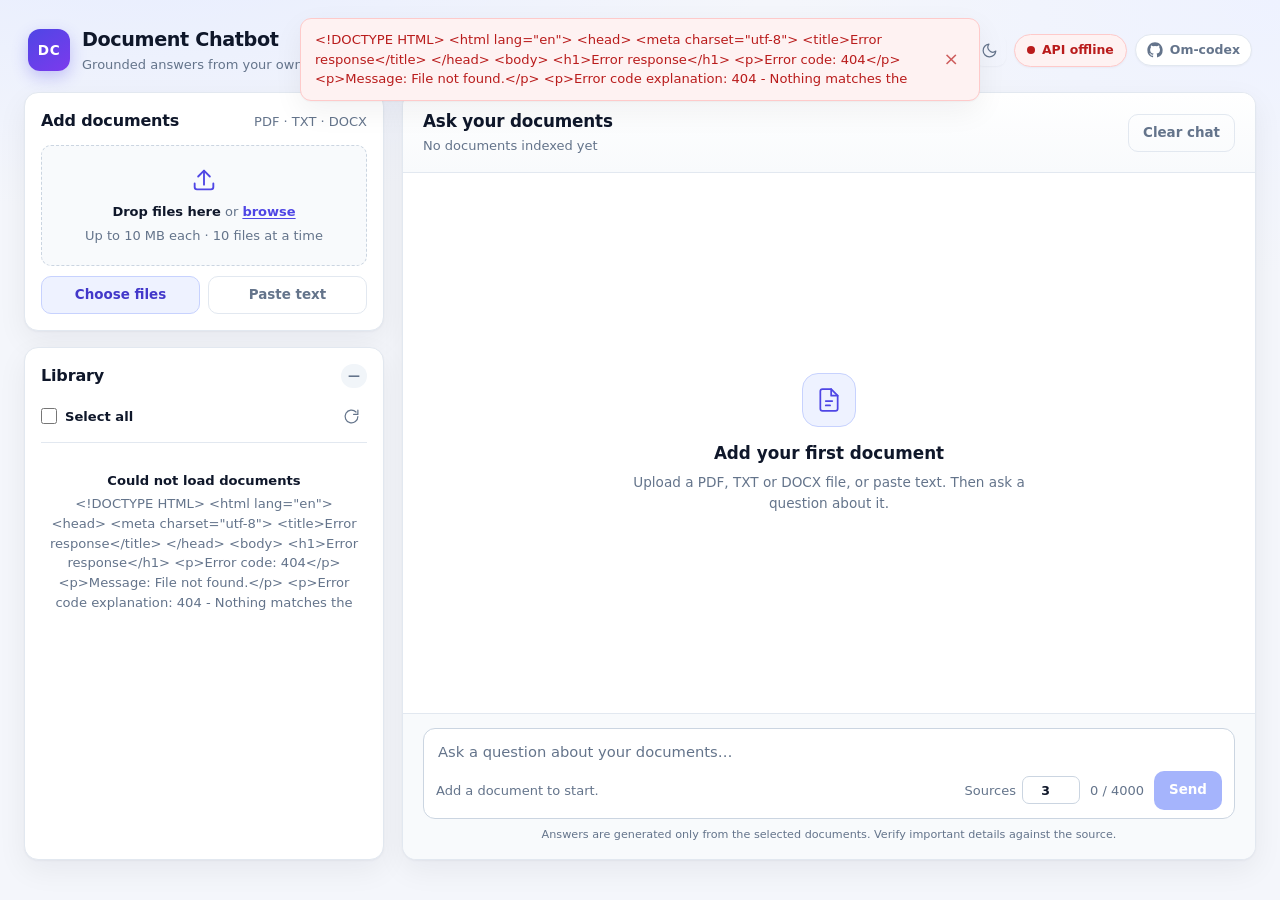
==== commit d514b6fc: "feat(frontend): add GitHub profile link to header" ====
--- a/frontend/index.html
+++ b/frontend/index.html
@@ -6,18 +6,74 @@
   <meta name="description" content="Ask grounded questions about your PDF, TXT and DOCX documents." />
   <title>Document Chatbot</title>
   <link rel="icon" href="favicon.svg" type="image/svg+xml" />
-  <link rel="stylesheet" href="css/styles.css" />
+  <link rel="stylesheet" href="css/styles.css?v=2" />
   <script>
-    // Apply the saved theme before first paint to avoid a flash of the wrong theme.
+    // Self-contained theme controller: applies the saved theme before first paint
+    // and binds the toggle via event delegation, so it works even if app.js fails
+    // to load (for example when the page is opened directly from disk).
     (function () {
-      try {
-        var stored = localStorage.getItem("document-chatbot.theme");
-        var theme = stored === "light" || stored === "dark"
-          ? stored
-          : (window.matchMedia("(prefers-color-scheme: dark)").matches ? "dark" : "light");
-        document.documentElement.dataset.theme = theme;
-      } catch (error) {
-        document.documentElement.dataset.theme = "light";
+      var STORAGE_KEY = "document-chatbot.theme";
+      var root = document.documentElement;
+
+      function readStored() {
+        try {
+          var value = localStorage.getItem(STORAGE_KEY);
+          return value === "light" || value === "dark" ? value : null;
+        } catch (error) {
+          return null;
+        }
+      }
+
+      function preferred() {
+        return window.matchMedia &&
+          window.matchMedia("(prefers-color-scheme: dark)").matches
+          ? "dark"
+          : "light";
+      }
+
+      function syncButton(theme) {
+        var button = document.getElementById("theme-toggle");
+        if (!button) return;
+        var dark = theme === "dark";
+        button.setAttribute("aria-pressed", String(dark));
+        button.setAttribute("title", dark ? "Switch to light mode" : "Switch to dark mode");
+      }
+
+      function applyTheme(theme, persist) {
+        var next = theme === "dark" ? "dark" : "light";
+        root.dataset.theme = next;
+        if (persist) {
+          try {
+            localStorage.setItem(STORAGE_KEY, next);
+          } catch (error) {
+            // Storage can be unavailable; the theme still applies for this session.
+          }
+        }
+        syncButton(next);
+      }
+
+      applyTheme(readStored() || preferred(), false);
+
+      document.addEventListener("click", function (event) {
+        var target = event.target;
+        var button = target && target.closest ? target.closest("#theme-toggle") : null;
+        if (!button) return;
+        applyTheme(root.dataset.theme === "dark" ? "light" : "dark", true);
+      });
+
+      document.addEventListener("DOMContentLoaded", function () {
+        syncButton(root.dataset.theme);
+      });
+
+      if (window.matchMedia) {
+        var query = window.matchMedia("(prefers-color-scheme: dark)");
+        if (query.addEventListener) {
+          query.addEventListener("change", function (event) {
+            if (readStored() === null) {
+              applyTheme(event.matches ? "dark" : "light", false);
+            }
+          });
+        }
       }
     })();
   </script>
@@ -48,6 +104,14 @@
           </svg>
         </button>
         <span id="health-pill" class="pill pill--pending" role="status">Connecting…</span>
+        <a class="github-link" href="https://github.com/Om-codex" target="_blank"
+           rel="noopener noreferrer" title="Om-codex on GitHub"
+           aria-label="Om-codex on GitHub">
+          <svg viewBox="0 0 24 24" fill="currentColor" aria-hidden="true">
+            <path d="M12 .5C5.73.5.5 5.73.5 12a11.5 11.5 0 0 0 7.86 10.92c.58.1.79-.25.79-.56v-2c-3.2.7-3.88-1.37-3.88-1.37-.53-1.34-1.3-1.7-1.3-1.7-1.06-.72.08-.71.08-.71 1.17.08 1.78 1.2 1.78 1.2 1.04 1.78 2.73 1.27 3.4.97.1-.75.4-1.27.73-1.56-2.55-.29-5.23-1.28-5.23-5.7 0-1.26.45-2.29 1.19-3.1-.12-.29-.52-1.46.11-3.05 0 0 .97-.31 3.18 1.18a11.1 11.1 0 0 1 5.8 0c2.2-1.49 3.17-1.18 3.17-1.18.63 1.59.23 2.76.11 3.05.74.81 1.19 1.84 1.19 3.1 0 4.43-2.69 5.4-5.25 5.69.41.36.78 1.06.78 2.14v3.17c0 .31.21.67.8.56A11.5 11.5 0 0 0 23.5 12C23.5 5.73 18.27.5 12 .5Z" />
+          </svg>
+          <span>Om-codex</span>
+        </a>
       </div>
     </header>
 
@@ -196,6 +260,6 @@
   <div id="toast" class="toast" role="status" aria-live="polite" hidden></div>
   <div id="sr-announcer" class="sr-only" aria-live="polite"></div>
 
-  <script type="module" src="js/app.js"></script>
+  <script type="module" src="js/app.js?v=2"></script>
 </body>
 </html>
--- a/frontend/css/styles.css
+++ b/frontend/css/styles.css
@@ -189,6 +189,42 @@
   box-shadow: var(--shadow-sm);
 }
 
+.github-link {
+  display: inline-flex;
+  align-items: center;
+  justify-content: center;
+  gap: 7px;
+  height: 32px;
+  padding: 0 11px;
+  border: 1px solid var(--border);
+  border-radius: 999px;
+  background: var(--surface);
+  color: var(--muted);
+  font-size: 0.78rem;
+  font-weight: 600;
+  text-decoration: none;
+  white-space: nowrap;
+  box-shadow: var(--shadow-sm);
+  transition: color 140ms ease, background 140ms ease, border-color 140ms ease;
+}
+
+.github-link svg {
+  width: 16px;
+  height: 16px;
+  flex: 0 0 auto;
+}
+
+.github-link:hover {
+  border-color: var(--border-strong);
+  background: var(--surface-2);
+  color: var(--text);
+}
+
+.github-link:focus-visible {
+  outline: none;
+  box-shadow: var(--focus);
+}
+
 .theme-icon {
   width: 17px;
   height: 17px;
@@ -1338,6 +1374,15 @@
     max-width: 200px;
   }
 
+  .github-link {
+    width: 32px;
+    padding: 0;
+  }
+
+  .github-link span {
+    display: none;
+  }
+
   .chat-head {
     padding: 12px 14px;
   }
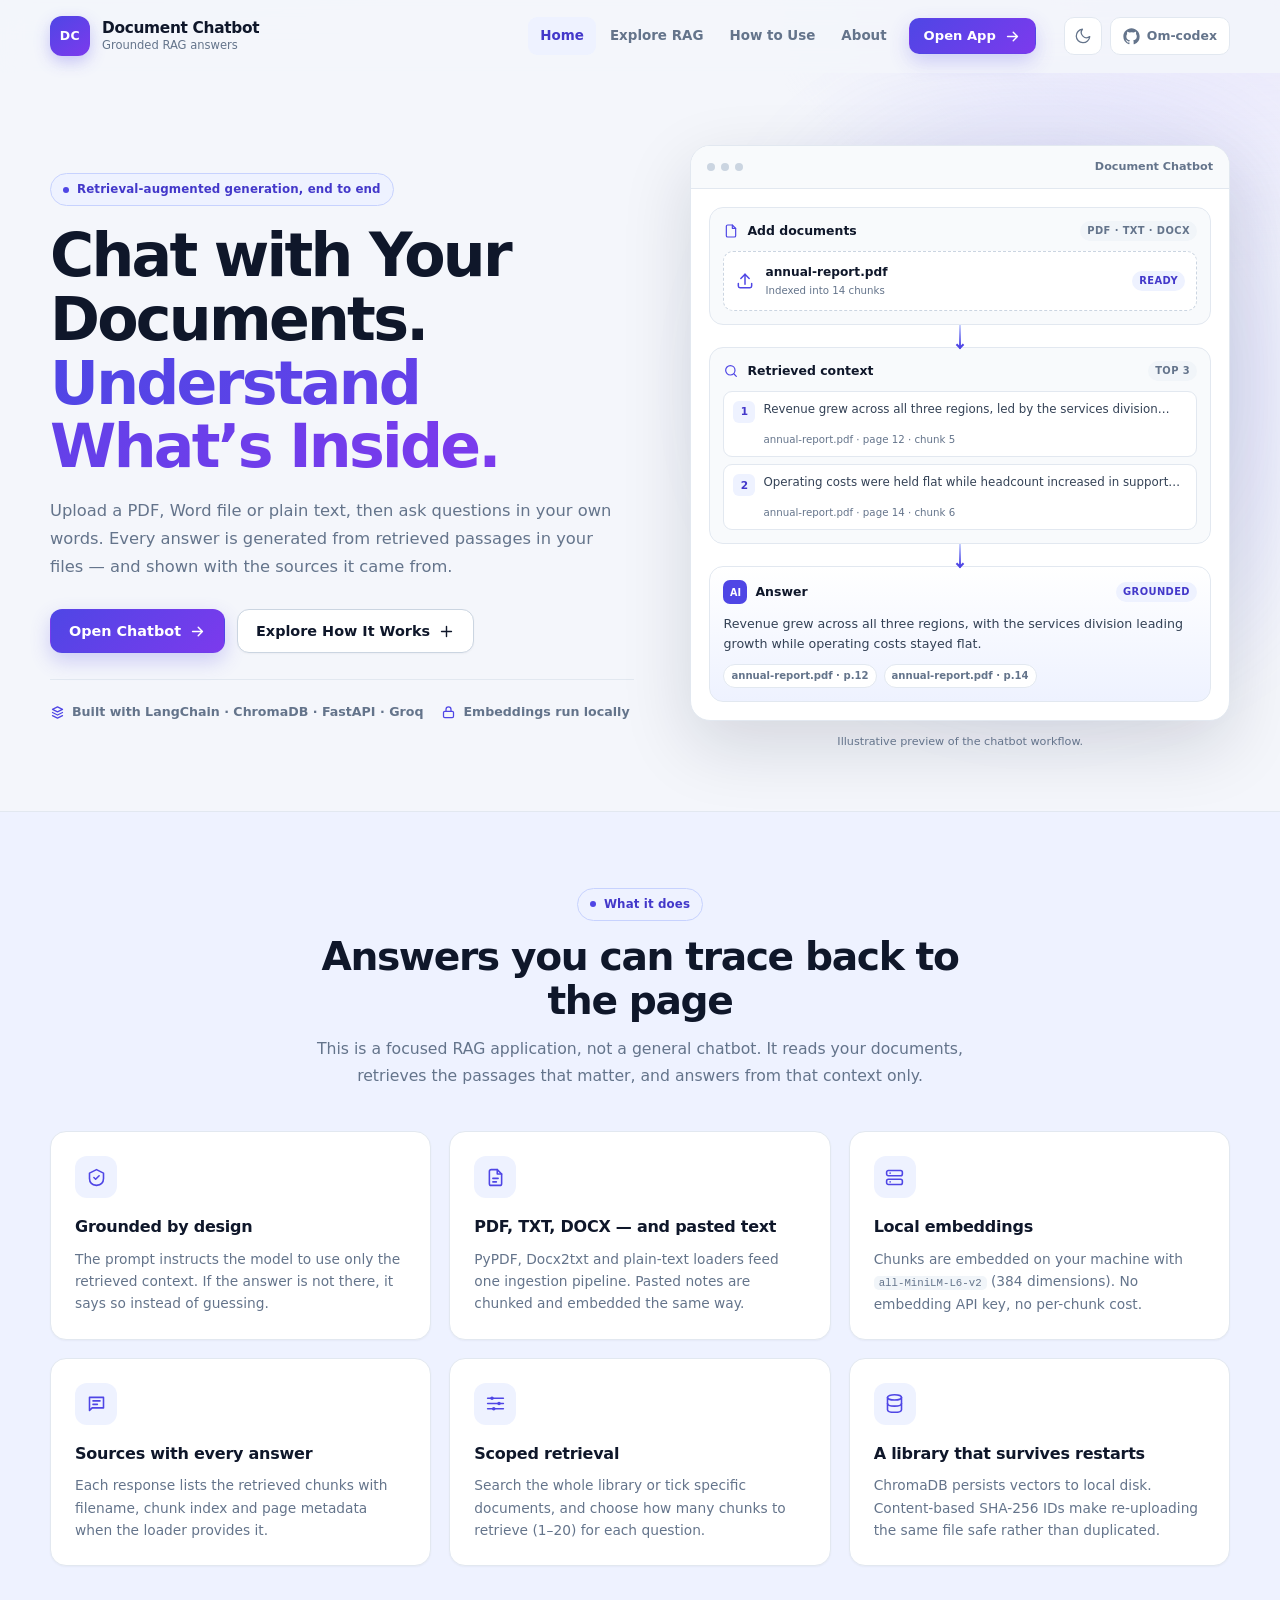
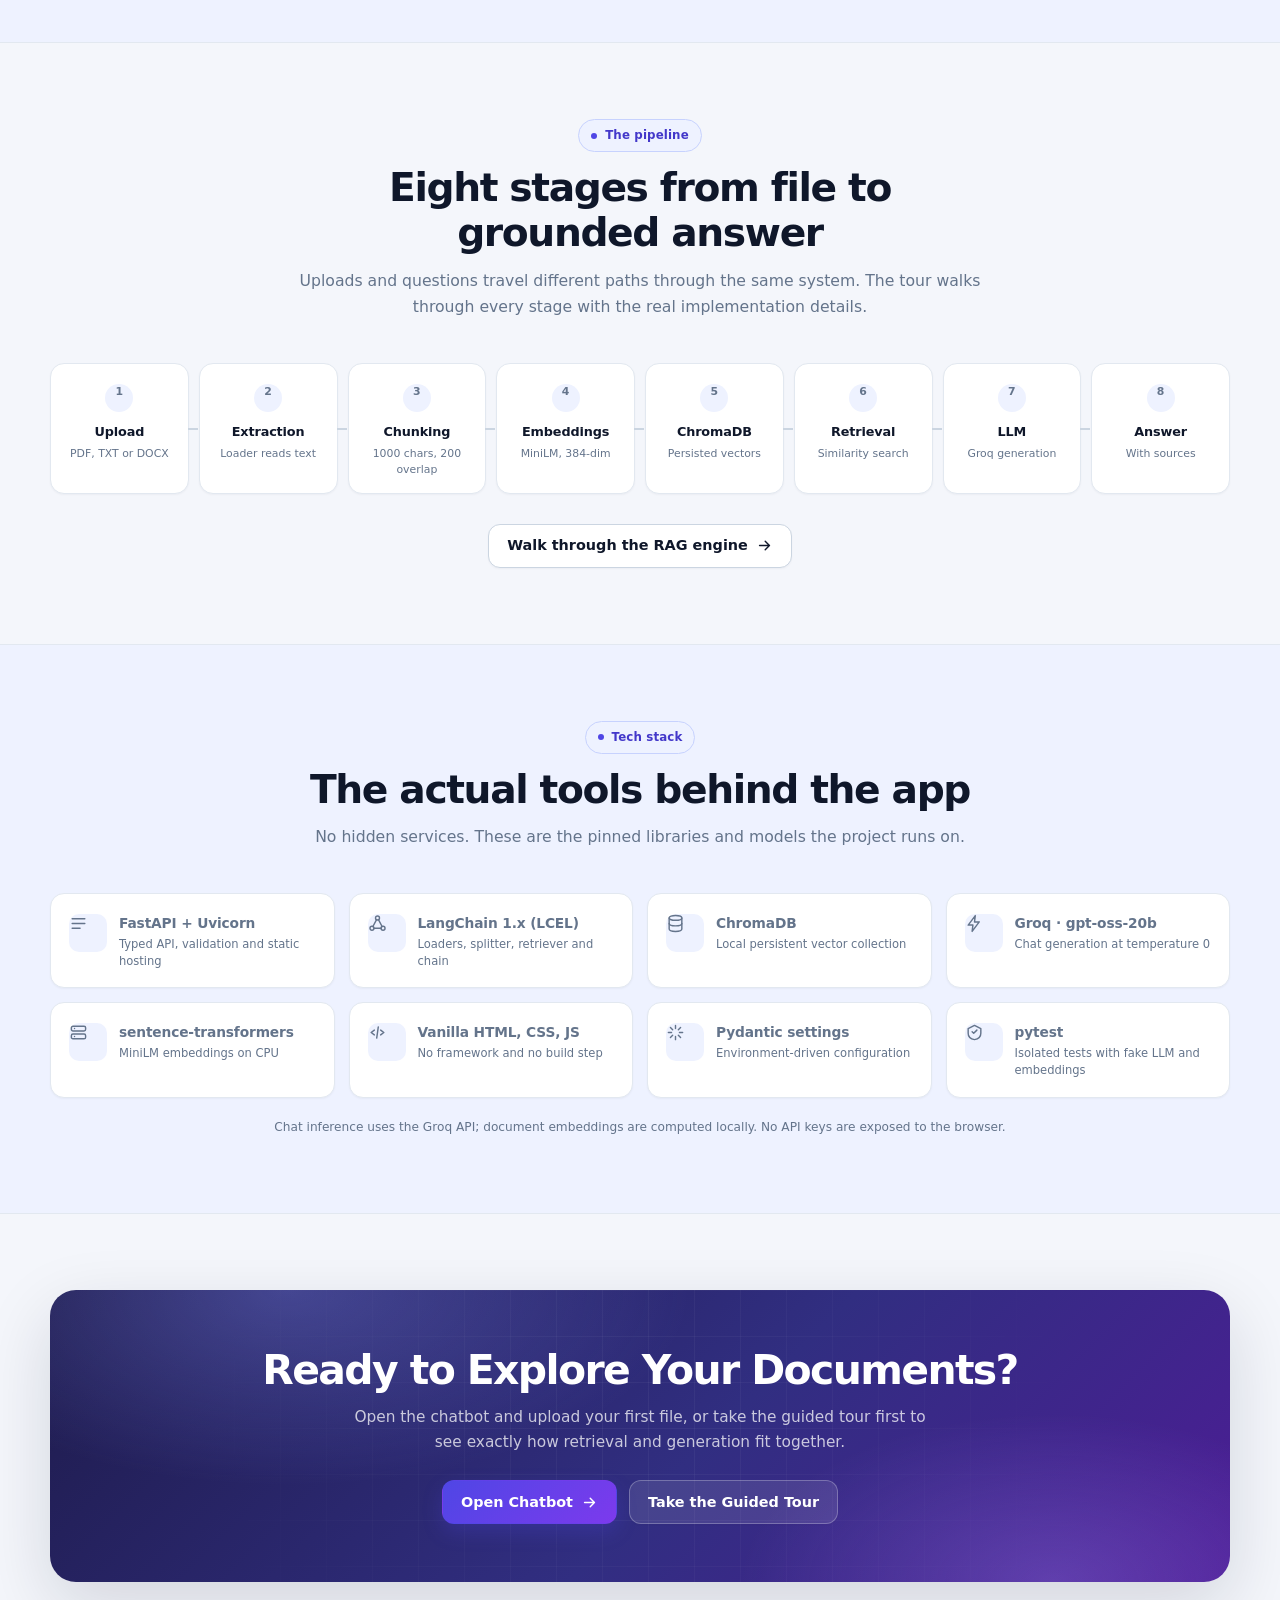
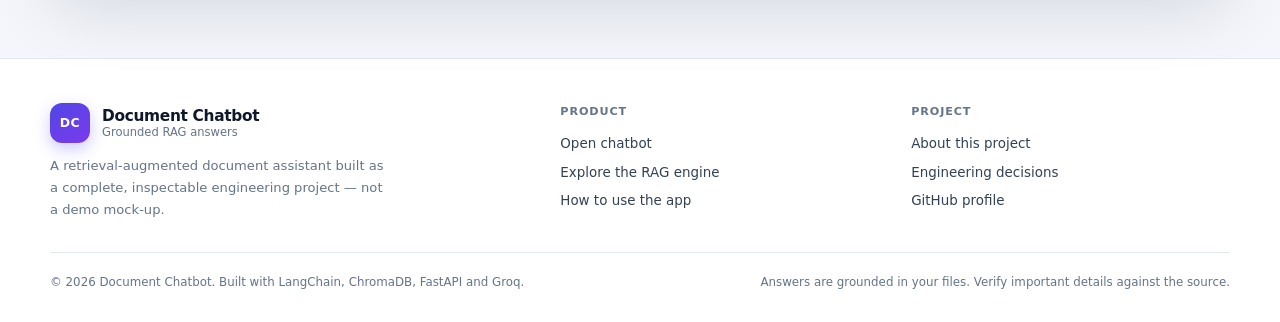
==== commit 662daa74: "feat(frontend): add landing page, RAG engine tour, app tour and About page Add a professional site f" ====
--- a/frontend/index.html
+++ b/frontend/index.html
@@ -3,263 +3,448 @@
 <head>
   <meta charset="utf-8" />
   <meta name="viewport" content="width=device-width, initial-scale=1" />
-  <meta name="description" content="Ask grounded questions about your PDF, TXT and DOCX documents." />
-  <title>Document Chatbot</title>
+  <meta name="description" content="A retrieval-augmented generation document assistant built with LangChain, ChromaDB, FastAPI and Groq. Ask grounded questions about your own PDF, TXT and DOCX files." />
+  <title>Document Chatbot — Chat with your documents</title>
   <link rel="icon" href="favicon.svg" type="image/svg+xml" />
-  <link rel="stylesheet" href="css/styles.css?v=2" />
-  <script>
-    // Self-contained theme controller: applies the saved theme before first paint
-    // and binds the toggle via event delegation, so it works even if app.js fails
-    // to load (for example when the page is opened directly from disk).
-    (function () {
-      var STORAGE_KEY = "document-chatbot.theme";
-      var root = document.documentElement;
-
-      function readStored() {
-        try {
-          var value = localStorage.getItem(STORAGE_KEY);
-          return value === "light" || value === "dark" ? value : null;
-        } catch (error) {
-          return null;
-        }
-      }
-
-      function preferred() {
-        return window.matchMedia &&
-          window.matchMedia("(prefers-color-scheme: dark)").matches
-          ? "dark"
-          : "light";
-      }
-
-      function syncButton(theme) {
-        var button = document.getElementById("theme-toggle");
-        if (!button) return;
-        var dark = theme === "dark";
-        button.setAttribute("aria-pressed", String(dark));
-        button.setAttribute("title", dark ? "Switch to light mode" : "Switch to dark mode");
-      }
-
-      function applyTheme(theme, persist) {
-        var next = theme === "dark" ? "dark" : "light";
-        root.dataset.theme = next;
-        if (persist) {
-          try {
-            localStorage.setItem(STORAGE_KEY, next);
-          } catch (error) {
-            // Storage can be unavailable; the theme still applies for this session.
-          }
-        }
-        syncButton(next);
-      }
-
-      applyTheme(readStored() || preferred(), false);
-
-      document.addEventListener("click", function (event) {
-        var target = event.target;
-        var button = target && target.closest ? target.closest("#theme-toggle") : null;
-        if (!button) return;
-        applyTheme(root.dataset.theme === "dark" ? "light" : "dark", true);
-      });
-
-      document.addEventListener("DOMContentLoaded", function () {
-        syncButton(root.dataset.theme);
-      });
-
-      if (window.matchMedia) {
-        var query = window.matchMedia("(prefers-color-scheme: dark)");
-        if (query.addEventListener) {
-          query.addEventListener("change", function (event) {
-            if (readStored() === null) {
-              applyTheme(event.matches ? "dark" : "light", false);
-            }
-          });
-        }
-      }
-    })();
-  </script>
+  <link rel="stylesheet" href="css/site.css?v=1" />
+  <script src="js/theme.js"></script>
 </head>
 <body>
-  <div class="app">
-    <header class="topbar">
-      <div class="brand">
-        <span class="brand-mark" aria-hidden="true">DC</span>
-        <div class="brand-copy">
-          <h1>Document Chatbot</h1>
-          <p>Grounded answers from your own files</p>
-        </div>
-      </div>
-      <div class="topbar-actions">
-        <button id="theme-toggle" class="icon-btn theme-toggle" type="button"
-                aria-label="Dark mode" aria-pressed="false" title="Switch to dark mode">
-          <svg class="theme-icon theme-icon--moon" viewBox="0 0 24 24" fill="none"
-               stroke="currentColor" stroke-width="1.7" stroke-linecap="round"
-               stroke-linejoin="round" aria-hidden="true">
+  <a class="skip-link" href="#main">Skip to content</a>
+
+  <header class="site-header" id="site-header">
+    <div class="container site-header__inner">
+      <a class="site-brand" href="index.html" aria-label="Document Chatbot home">
+        <span class="site-brand__mark" aria-hidden="true">DC</span>
+        <span class="site-brand__text">
+          <strong>Document Chatbot</strong>
+          <span>Grounded RAG answers</span>
+        </span>
+      </a>
+
+      <nav class="site-nav" id="site-nav" aria-label="Primary">
+        <a href="index.html" aria-current="page">Home</a>
+        <a href="tour.html?tour=rag">Explore RAG</a>
+        <a href="tour.html?tour=app">How to Use</a>
+        <a href="about.html">About</a>
+        <a class="btn btn--primary btn--sm" href="chat.html">
+          Open App
+          <svg viewBox="0 0 24 24" fill="none" stroke="currentColor" stroke-width="2" stroke-linecap="round" stroke-linejoin="round" aria-hidden="true">
+            <path d="M5 12h14M13 6l6 6-6 6" />
+          </svg>
+        </a>
+      </nav>
+
+      <div class="site-tools">
+        <button id="theme-toggle" class="icon-btn" type="button" aria-label="Dark mode" aria-pressed="false" title="Switch to dark mode">
+          <svg class="theme-icon theme-icon--moon" viewBox="0 0 24 24" fill="none" stroke="currentColor" stroke-width="1.7" stroke-linecap="round" stroke-linejoin="round" aria-hidden="true">
             <path d="M21 12.8A9 9 0 1 1 11.2 3a7 7 0 0 0 9.8 9.8Z" />
           </svg>
-          <svg class="theme-icon theme-icon--sun" viewBox="0 0 24 24" fill="none"
-               stroke="currentColor" stroke-width="1.7" stroke-linecap="round"
-               stroke-linejoin="round" aria-hidden="true">
+          <svg class="theme-icon theme-icon--sun" viewBox="0 0 24 24" fill="none" stroke="currentColor" stroke-width="1.7" stroke-linecap="round" stroke-linejoin="round" aria-hidden="true">
             <circle cx="12" cy="12" r="4" />
             <path d="M12 2v2M12 20v2M4.93 4.93l1.41 1.41M17.66 17.66l1.41 1.41M2 12h2M20 12h2M6.34 17.66l-1.41 1.41M19.07 4.93l-1.41 1.41" />
           </svg>
         </button>
-        <span id="health-pill" class="pill pill--pending" role="status">Connecting…</span>
-        <a class="github-link" href="https://github.com/Om-codex" target="_blank"
-           rel="noopener noreferrer" title="Om-codex on GitHub"
-           aria-label="Om-codex on GitHub">
+        <a class="github-link" href="https://github.com/Om-codex" target="_blank" rel="noopener noreferrer" title="Om-codex on GitHub" aria-label="Om-codex on GitHub">
           <svg viewBox="0 0 24 24" fill="currentColor" aria-hidden="true">
             <path d="M12 .5C5.73.5.5 5.73.5 12a11.5 11.5 0 0 0 7.86 10.92c.58.1.79-.25.79-.56v-2c-3.2.7-3.88-1.37-3.88-1.37-.53-1.34-1.3-1.7-1.3-1.7-1.06-.72.08-.71.08-.71 1.17.08 1.78 1.2 1.78 1.2 1.04 1.78 2.73 1.27 3.4.97.1-.75.4-1.27.73-1.56-2.55-.29-5.23-1.28-5.23-5.7 0-1.26.45-2.29 1.19-3.1-.12-.29-.52-1.46.11-3.05 0 0 .97-.31 3.18 1.18a11.1 11.1 0 0 1 5.8 0c2.2-1.49 3.17-1.18 3.17-1.18.63 1.59.23 2.76.11 3.05.74.81 1.19 1.84 1.19 3.1 0 4.43-2.69 5.4-5.25 5.69.41.36.78 1.06.78 2.14v3.17c0 .31.21.67.8.56A11.5 11.5 0 0 0 23.5 12C23.5 5.73 18.27.5 12 .5Z" />
           </svg>
           <span>Om-codex</span>
         </a>
-      </div>
-    </header>
-
-    <div class="workspace">
-      <aside class="sidebar" aria-label="Document library">
-        <section class="panel panel--upload">
-          <div class="panel-heading">
-            <h2>Add documents</h2>
-            <span class="muted small">PDF · TXT · DOCX</span>
-          </div>
-
-          <div id="dropzone" class="dropzone" role="button" tabindex="0"
-               aria-label="Upload documents. Drop files here or press Enter to browse.">
-            <svg class="dropzone-icon" viewBox="0 0 24 24" fill="none" stroke="currentColor"
-                 stroke-width="1.6" stroke-linecap="round" stroke-linejoin="round" aria-hidden="true">
-              <path d="M12 16V4" />
-              <path d="m7 9 5-5 5 5" />
-              <path d="M4 15v3a2 2 0 0 0 2 2h12a2 2 0 0 0 2-2v-3" />
+        <button class="nav-toggle" id="nav-toggle" type="button" aria-expanded="false" aria-controls="site-nav" aria-label="Open menu">
+          <span></span><span></span><span></span>
+        </button>
+      </div>
+    </div>
+  </header>
+
+  <main id="main">
+    <!-- ================================================================ hero -->
+    <section class="hero">
+      <div class="container hero__grid">
+        <div>
+          <span class="eyebrow">Retrieval-augmented generation, end to end</span>
+          <h1>Chat with Your Documents. <span class="grad">Understand What&rsquo;s Inside.</span></h1>
+          <p class="hero__lede">
+            Upload a PDF, Word file or plain text, then ask questions in your own words.
+            Every answer is generated from retrieved passages in your files &mdash; and shown
+            with the sources it came from.
+          </p>
+
+          <div class="hero__actions">
+            <a class="btn btn--primary" href="chat.html">
+              Open Chatbot
+              <svg viewBox="0 0 24 24" fill="none" stroke="currentColor" stroke-width="2" stroke-linecap="round" stroke-linejoin="round" aria-hidden="true">
+                <path d="M5 12h14M13 6l6 6-6 6" />
+              </svg>
+            </a>
+            <a class="btn btn--secondary" href="tour.html?tour=rag">
+              Explore How It Works
+              <svg viewBox="0 0 24 24" fill="none" stroke="currentColor" stroke-width="2" stroke-linecap="round" stroke-linejoin="round" aria-hidden="true">
+                <path d="M12 5v14M5 12h14" />
+              </svg>
+            </a>
+          </div>
+
+          <p class="hero__meta">
+            <span>
+              <svg viewBox="0 0 24 24" fill="none" stroke="currentColor" stroke-width="2" stroke-linecap="round" stroke-linejoin="round" aria-hidden="true">
+                <path d="m4 7 8-4 8 4-8 4-8-4Z" /><path d="m4 12 8 4 8-4" /><path d="m4 17 8 4 8-4" />
+              </svg>
+              Built with LangChain &middot; ChromaDB &middot; FastAPI &middot; Groq
+            </span>
+            <span>
+              <svg viewBox="0 0 24 24" fill="none" stroke="currentColor" stroke-width="2" stroke-linecap="round" stroke-linejoin="round" aria-hidden="true">
+                <rect x="4" y="10" width="16" height="10" rx="2" /><path d="M8 10V7a4 4 0 0 1 8 0v3" />
+              </svg>
+              Embeddings run locally
+            </span>
+          </p>
+        </div>
+
+        <div class="hero-visual">
+          <div class="hero-visual__glow" aria-hidden="true"></div>
+          <div class="hv-window" role="img" aria-label="Illustration of the chatbot: a document is uploaded, matching chunks are retrieved, and an answer is shown with sources.">
+            <div class="hv-topbar">
+              <span class="hv-dot"></span><span class="hv-dot"></span><span class="hv-dot"></span>
+              <span class="hv-title">Document Chatbot</span>
+            </div>
+            <div class="hv-body">
+              <div class="hv-card">
+                <div class="hv-card__head">
+                  <svg viewBox="0 0 24 24" fill="none" stroke="currentColor" stroke-width="1.8" stroke-linecap="round" stroke-linejoin="round" aria-hidden="true">
+                    <path d="M14 3H7a2 2 0 0 0-2 2v14a2 2 0 0 0 2 2h10a2 2 0 0 0 2-2V8Z" /><path d="M14 3v5h5" />
+                  </svg>
+                  Add documents
+                  <span class="hv-badge">PDF &middot; TXT &middot; DOCX</span>
+                </div>
+                <div class="hv-drop">
+                  <svg viewBox="0 0 24 24" fill="none" stroke="currentColor" stroke-width="1.8" stroke-linecap="round" stroke-linejoin="round" aria-hidden="true">
+                    <path d="M12 16V4" /><path d="m7 9 5-5 5 5" /><path d="M4 15v3a2 2 0 0 0 2 2h12a2 2 0 0 0 2-2v-3" />
+                  </svg>
+                  <span>
+                    <strong>annual-report.pdf</strong>
+                    <small>Indexed into 14 chunks</small>
+                  </span>
+                  <span class="hv-badge hv-badge--soft">Ready</span>
+                </div>
+              </div>
+
+              <div class="hv-connector" aria-hidden="true"><span></span></div>
+
+              <div class="hv-card">
+                <div class="hv-card__head">
+                  <svg viewBox="0 0 24 24" fill="none" stroke="currentColor" stroke-width="1.8" stroke-linecap="round" stroke-linejoin="round" aria-hidden="true">
+                    <circle cx="11" cy="11" r="7" /><path d="m20 20-3.5-3.5" />
+                  </svg>
+                  Retrieved context
+                  <span class="hv-badge">Top 3</span>
+                </div>
+                <div class="hv-snippet">
+                  <span class="hv-snippet__rank">1</span>
+                  <p>Revenue grew across all three regions, led by the services division&hellip;</p>
+                  <span class="hv-snippet__meta">annual-report.pdf &middot; page 12 &middot; chunk 5</span>
+                </div>
+                <div class="hv-snippet">
+                  <span class="hv-snippet__rank">2</span>
+                  <p>Operating costs were held flat while headcount increased in support&hellip;</p>
+                  <span class="hv-snippet__meta">annual-report.pdf &middot; page 14 &middot; chunk 6</span>
+                </div>
+              </div>
+
+              <div class="hv-connector" aria-hidden="true"><span></span></div>
+
+              <div class="hv-card hv-answer">
+                <div class="hv-card__head">
+                  <span class="hv-ai" aria-hidden="true">AI</span>
+                  Answer
+                  <span class="hv-badge hv-badge--soft">Grounded</span>
+                </div>
+                <p>Revenue grew across all three regions, with the services division leading growth while operating costs stayed flat.</p>
+                <div class="hv-sources">
+                  <span>annual-report.pdf &middot; p.12</span>
+                  <span>annual-report.pdf &middot; p.14</span>
+                </div>
+              </div>
+            </div>
+          </div>
+          <p class="hero-visual__caption">Illustrative preview of the chatbot workflow.</p>
+        </div>
+      </div>
+    </section>
+
+    <!-- ============================================================ features -->
+    <section class="section section--soft" id="features">
+      <div class="container">
+        <div class="section-head" data-reveal>
+          <span class="eyebrow">What it does</span>
+          <h2>Answers you can trace back to the page</h2>
+          <p>This is a focused RAG application, not a general chatbot. It reads your documents, retrieves the passages that matter, and answers from that context only.</p>
+        </div>
+
+        <div class="feature-grid">
+          <article class="feature-card" data-reveal>
+            <div class="feature-icon">
+              <svg viewBox="0 0 24 24" fill="none" stroke="currentColor" stroke-width="1.8" stroke-linecap="round" stroke-linejoin="round" aria-hidden="true">
+                <path d="M12 3 4 7v6c0 4.5 3.4 7.4 8 8 4.6-.6 8-3.5 8-8V7l-8-4Z" /><path d="m9 12 2 2 4-4" />
+              </svg>
+            </div>
+            <h3>Grounded by design</h3>
+            <p>The prompt instructs the model to use only the retrieved context. If the answer is not there, it says so instead of guessing.</p>
+          </article>
+
+          <article class="feature-card" data-reveal>
+            <div class="feature-icon">
+              <svg viewBox="0 0 24 24" fill="none" stroke="currentColor" stroke-width="1.8" stroke-linecap="round" stroke-linejoin="round" aria-hidden="true">
+                <path d="M14 3H7a2 2 0 0 0-2 2v14a2 2 0 0 0 2 2h10a2 2 0 0 0 2-2V8Z" /><path d="M14 3v5h5" /><path d="M9 13h6M9 17h4" />
+              </svg>
+            </div>
+            <h3>PDF, TXT, DOCX &mdash; and pasted text</h3>
+            <p>PyPDF, Docx2txt and plain-text loaders feed one ingestion pipeline. Pasted notes are chunked and embedded the same way.</p>
+          </article>
+
+          <article class="feature-card" data-reveal>
+            <div class="feature-icon">
+              <svg viewBox="0 0 24 24" fill="none" stroke="currentColor" stroke-width="1.8" stroke-linecap="round" stroke-linejoin="round" aria-hidden="true">
+                <rect x="3" y="4" width="18" height="6" rx="2" /><rect x="3" y="14" width="18" height="6" rx="2" /><path d="M7 7h.01M7 17h.01" />
+              </svg>
+            </div>
+            <h3>Local embeddings</h3>
+            <p>Chunks are embedded on your machine with <code>all-MiniLM-L6-v2</code> (384 dimensions). No embedding API key, no per-chunk cost.</p>
+          </article>
+
+          <article class="feature-card" data-reveal>
+            <div class="feature-icon">
+              <svg viewBox="0 0 24 24" fill="none" stroke="currentColor" stroke-width="1.8" stroke-linecap="round" stroke-linejoin="round" aria-hidden="true">
+                <path d="M4 5h16v12H7l-3 3V5Z" /><path d="M8 9h8M8 13h5" />
+              </svg>
+            </div>
+            <h3>Sources with every answer</h3>
+            <p>Each response lists the retrieved chunks with filename, chunk index and page metadata when the loader provides it.</p>
+          </article>
+
+          <article class="feature-card" data-reveal>
+            <div class="feature-icon">
+              <svg viewBox="0 0 24 24" fill="none" stroke="currentColor" stroke-width="1.8" stroke-linecap="round" stroke-linejoin="round" aria-hidden="true">
+                <path d="M3 6h18M3 12h18M3 18h18" /><circle cx="8" cy="6" r="2" fill="currentColor" stroke="none" /><circle cx="16" cy="12" r="2" fill="currentColor" stroke="none" /><circle cx="10" cy="18" r="2" fill="currentColor" stroke="none" />
+              </svg>
+            </div>
+            <h3>Scoped retrieval</h3>
+            <p>Search the whole library or tick specific documents, and choose how many chunks to retrieve (1&ndash;20) for each question.</p>
+          </article>
+
+          <article class="feature-card" data-reveal>
+            <div class="feature-icon">
+              <svg viewBox="0 0 24 24" fill="none" stroke="currentColor" stroke-width="1.8" stroke-linecap="round" stroke-linejoin="round" aria-hidden="true">
+                <ellipse cx="12" cy="5" rx="8" ry="3" /><path d="M4 5v14c0 1.7 3.6 3 8 3s8-1.3 8-3V5" /><path d="M4 12c0 1.7 3.6 3 8 3s8-1.3 8-3" />
+              </svg>
+            </div>
+            <h3>A library that survives restarts</h3>
+            <p>ChromaDB persists vectors to local disk. Content-based SHA-256 IDs make re-uploading the same file safe rather than duplicated.</p>
+          </article>
+        </div>
+      </div>
+    </section>
+
+    <!-- ============================================================ pipeline -->
+    <section class="section" id="workflow">
+      <div class="container">
+        <div class="section-head" data-reveal>
+          <span class="eyebrow">The pipeline</span>
+          <h2>Eight stages from file to grounded answer</h2>
+          <p>Uploads and questions travel different paths through the same system. The tour walks through every stage with the real implementation details.</p>
+        </div>
+
+        <div class="pipeline" data-reveal>
+          <div class="pipeline-step">
+            <span class="pipeline-num">1</span>
+            <strong>Upload</strong>
+            <span>PDF, TXT or DOCX</span>
+          </div>
+          <div class="pipeline-step">
+            <span class="pipeline-num">2</span>
+            <strong>Extraction</strong>
+            <span>Loader reads text</span>
+          </div>
+          <div class="pipeline-step">
+            <span class="pipeline-num">3</span>
+            <strong>Chunking</strong>
+            <span>1000 chars, 200 overlap</span>
+          </div>
+          <div class="pipeline-step">
+            <span class="pipeline-num">4</span>
+            <strong>Embeddings</strong>
+            <span>MiniLM, 384-dim</span>
+          </div>
+          <div class="pipeline-step">
+            <span class="pipeline-num">5</span>
+            <strong>ChromaDB</strong>
+            <span>Persisted vectors</span>
+          </div>
+          <div class="pipeline-step">
+            <span class="pipeline-num">6</span>
+            <strong>Retrieval</strong>
+            <span>Similarity search</span>
+          </div>
+          <div class="pipeline-step">
+            <span class="pipeline-num">7</span>
+            <strong>LLM</strong>
+            <span>Groq generation</span>
+          </div>
+          <div class="pipeline-step">
+            <span class="pipeline-num">8</span>
+            <strong>Answer</strong>
+            <span>With sources</span>
+          </div>
+        </div>
+
+        <div class="pipeline-cta" data-reveal>
+          <a class="btn btn--secondary" href="tour.html?tour=rag">
+            Walk through the RAG engine
+            <svg viewBox="0 0 24 24" fill="none" stroke="currentColor" stroke-width="2" stroke-linecap="round" stroke-linejoin="round" aria-hidden="true">
+              <path d="M5 12h14M13 6l6 6-6 6" />
             </svg>
-            <p><strong>Drop files here</strong> or <span class="link-text">browse</span></p>
-            <p class="muted small">Up to 10 MB each · 10 files at a time</p>
-          </div>
-          <input id="file-input" type="file" multiple hidden
-                 accept=".pdf,.txt,.docx,application/pdf,text/plain,application/vnd.openxmlformats-officedocument.wordprocessingml.document" />
-
-          <div class="upload-actions">
-            <button id="upload-btn" class="btn btn--secondary" type="button">Choose files</button>
-            <button id="paste-btn" class="btn btn--ghost" type="button">Paste text</button>
-          </div>
-
-          <div id="upload-progress" class="progress" hidden>
-            <div class="progress-head">
-              <span id="progress-label">Uploading…</span>
-              <span id="progress-percent">0%</span>
-            </div>
-            <div class="progress-track" role="progressbar" aria-labelledby="progress-label"
-                 aria-valuemin="0" aria-valuemax="100" aria-valuenow="0" id="progress-track">
-              <div id="progress-bar" class="progress-bar"></div>
-            </div>
-          </div>
-
-          <ul id="upload-feedback" class="feedback" hidden></ul>
-        </section>
-
-        <section class="panel panel--docs">
-          <div class="panel-heading">
-            <h2>Library</h2>
-            <span id="doc-count" class="count-badge">0</span>
-          </div>
-
-          <div class="doc-toolbar">
-            <label class="checkbox">
-              <input id="select-all" type="checkbox" />
-              <span>Select all</span>
-            </label>
-            <button id="refresh-docs" class="icon-btn" type="button" aria-label="Refresh document list" title="Refresh">
-              <svg viewBox="0 0 24 24" fill="none" stroke="currentColor" stroke-width="1.7"
-                   stroke-linecap="round" stroke-linejoin="round" aria-hidden="true">
-                <path d="M21 12a9 9 0 1 1-2.64-6.36" />
-                <path d="M21 3v6h-6" />
-              </svg>
-            </button>
-          </div>
-
-          <div id="doc-list" class="doc-list">
-            <p class="empty-note">Loading documents…</p>
-          </div>
-        </section>
-      </aside>
-
-      <main class="chat">
-        <section class="chat-head">
-          <div>
-            <h2>Ask your documents</h2>
-            <p id="scope-summary" class="muted small">Searching all documents</p>
-          </div>
-          <button id="clear-chat" class="btn btn--ghost" type="button">Clear chat</button>
-        </section>
-
-        <section id="chat-log" class="chat-log" role="log" aria-label="Conversation"></section>
-
-        <section class="composer">
-          <form id="chat-form" class="composer-form" autocomplete="off">
-            <label class="sr-only" for="question">Your question</label>
-            <textarea id="question" rows="1" maxlength="4000"
-                      placeholder="Ask a question about your documents…"></textarea>
-            <div class="composer-bar">
-              <span id="composer-hint" class="composer-hint muted small">Loading…</span>
-              <div class="composer-meta">
-                <label class="select-field" for="top-k">
-                  <span class="muted small">Sources</span>
-                  <input id="top-k" type="number" min="1" max="20" step="1" value="3"
-                         inputmode="numeric" autocomplete="off"
-                         title="How many document chunks to retrieve (1–20)"
-                         aria-label="Number of source chunks to retrieve (1 to 20)" />
-                </label>
-                <span id="question-count" class="muted small">0 / 4000</span>
-                <button id="send-btn" class="btn btn--primary" type="submit" disabled>Send</button>
-              </div>
-            </div>
-          </form>
-          <p class="composer-note">Answers are generated only from the selected documents. Verify important details against the source.</p>
-        </section>
-      </main>
+          </a>
+        </div>
+      </div>
+    </section>
+
+    <!-- ================================================================ tech -->
+    <section class="section section--soft" id="stack">
+      <div class="container">
+        <div class="section-head" data-reveal>
+          <span class="eyebrow">Tech stack</span>
+          <h2>The actual tools behind the app</h2>
+          <p>No hidden services. These are the pinned libraries and models the project runs on.</p>
+        </div>
+
+        <div class="tech-grid">
+          <div class="tech-card" data-reveal>
+            <span class="tech-icon">
+              <svg viewBox="0 0 24 24" fill="none" stroke="currentColor" stroke-width="1.8" stroke-linecap="round" stroke-linejoin="round" aria-hidden="true">
+                <path d="M4 6h16M4 12h16M4 18h10" />
+              </svg>
+            </span>
+            <span><strong>FastAPI + Uvicorn</strong><span>Typed API, validation and static hosting</span></span>
+          </div>
+          <div class="tech-card" data-reveal>
+            <span class="tech-icon">
+              <svg viewBox="0 0 24 24" fill="none" stroke="currentColor" stroke-width="1.8" stroke-linecap="round" stroke-linejoin="round" aria-hidden="true">
+                <circle cx="12" cy="5" r="2.5" /><circle cx="5" cy="18" r="2.5" /><circle cx="19" cy="18" r="2.5" /><path d="M10.8 7.2 6.2 15.8M13.2 7.2l4.6 8.6M7.5 18h9" />
+              </svg>
+            </span>
+            <span><strong>LangChain 1.x (LCEL)</strong><span>Loaders, splitter, retriever and chain</span></span>
+          </div>
+          <div class="tech-card" data-reveal>
+            <span class="tech-icon">
+              <svg viewBox="0 0 24 24" fill="none" stroke="currentColor" stroke-width="1.8" stroke-linecap="round" stroke-linejoin="round" aria-hidden="true">
+                <ellipse cx="12" cy="5" rx="8" ry="3" /><path d="M4 5v14c0 1.7 3.6 3 8 3s8-1.3 8-3V5" /><path d="M4 12c0 1.7 3.6 3 8 3s8-1.3 8-3" />
+              </svg>
+            </span>
+            <span><strong>ChromaDB</strong><span>Local persistent vector collection</span></span>
+          </div>
+          <div class="tech-card" data-reveal>
+            <span class="tech-icon">
+              <svg viewBox="0 0 24 24" fill="none" stroke="currentColor" stroke-width="1.8" stroke-linecap="round" stroke-linejoin="round" aria-hidden="true">
+                <path d="M13 2 4 14h6l-1 8 9-12h-6l1-8Z" />
+              </svg>
+            </span>
+            <span><strong>Groq &middot; gpt-oss-20b</strong><span>Chat generation at temperature 0</span></span>
+          </div>
+          <div class="tech-card" data-reveal>
+            <span class="tech-icon">
+              <svg viewBox="0 0 24 24" fill="none" stroke="currentColor" stroke-width="1.8" stroke-linecap="round" stroke-linejoin="round" aria-hidden="true">
+                <rect x="3" y="4" width="18" height="6" rx="2" /><rect x="3" y="14" width="18" height="6" rx="2" /><path d="M7 7h.01M7 17h.01" />
+              </svg>
+            </span>
+            <span><strong>sentence-transformers</strong><span>MiniLM embeddings on CPU</span></span>
+          </div>
+          <div class="tech-card" data-reveal>
+            <span class="tech-icon">
+              <svg viewBox="0 0 24 24" fill="none" stroke="currentColor" stroke-width="1.8" stroke-linecap="round" stroke-linejoin="round" aria-hidden="true">
+                <path d="m8 9-4 3 4 3M16 9l4 3-4 3M13 5l-2 14" />
+              </svg>
+            </span>
+            <span><strong>Vanilla HTML, CSS, JS</strong><span>No framework and no build step</span></span>
+          </div>
+          <div class="tech-card" data-reveal>
+            <span class="tech-icon">
+              <svg viewBox="0 0 24 24" fill="none" stroke="currentColor" stroke-width="1.8" stroke-linecap="round" stroke-linejoin="round" aria-hidden="true">
+                <path d="M12 3v4M12 17v4M3 12h4M17 12h4M5.6 5.6l2.8 2.8M15.6 15.6l2.8 2.8M18.4 5.6l-2.8 2.8M8.4 15.6l-2.8 2.8" />
+              </svg>
+            </span>
+            <span><strong>Pydantic settings</strong><span>Environment-driven configuration</span></span>
+          </div>
+          <div class="tech-card" data-reveal>
+            <span class="tech-icon">
+              <svg viewBox="0 0 24 24" fill="none" stroke="currentColor" stroke-width="1.8" stroke-linecap="round" stroke-linejoin="round" aria-hidden="true">
+                <path d="m9 11 2 2 4-4" /><path d="M12 3 4 7v6c0 4.5 3.4 7.4 8 8 4.6-.6 8-3.5 8-8V7l-8-4Z" />
+              </svg>
+            </span>
+            <span><strong>pytest</strong><span>Isolated tests with fake LLM and embeddings</span></span>
+          </div>
+        </div>
+
+        <p class="tech-note">Chat inference uses the Groq API; document embeddings are computed locally. No API keys are exposed to the browser.</p>
+      </div>
+    </section>
+
+    <!-- ================================================================= cta -->
+    <section class="section" id="start">
+      <div class="container">
+        <div class="cta-band" data-reveal>
+          <h2>Ready to Explore Your Documents?</h2>
+          <p>Open the chatbot and upload your first file, or take the guided tour first to see exactly how retrieval and generation fit together.</p>
+          <div class="cta-band__actions">
+            <a class="btn btn--primary" href="chat.html">
+              Open Chatbot
+              <svg viewBox="0 0 24 24" fill="none" stroke="currentColor" stroke-width="2" stroke-linecap="round" stroke-linejoin="round" aria-hidden="true">
+                <path d="M5 12h14M13 6l6 6-6 6" />
+              </svg>
+            </a>
+            <a class="btn btn--secondary" href="tour.html">Take the Guided Tour</a>
+          </div>
+        </div>
+      </div>
+    </section>
+  </main>
+
+  <footer class="site-footer">
+    <div class="container">
+      <div class="footer-grid">
+        <div class="footer-brand">
+          <a class="site-brand" href="index.html">
+            <span class="site-brand__mark" aria-hidden="true">DC</span>
+            <span class="site-brand__text">
+              <strong>Document Chatbot</strong>
+              <span>Grounded RAG answers</span>
+            </span>
+          </a>
+          <p>A retrieval-augmented document assistant built as a complete, inspectable engineering project &mdash; not a demo mock-up.</p>
+        </div>
+
+        <div class="footer-col">
+          <h3>Product</h3>
+          <a href="chat.html">Open chatbot</a>
+          <a href="tour.html?tour=rag">Explore the RAG engine</a>
+          <a href="tour.html?tour=app">How to use the app</a>
+        </div>
+
+        <div class="footer-col">
+          <h3>Project</h3>
+          <a href="about.html">About this project</a>
+          <a href="about.html#decisions">Engineering decisions</a>
+          <a href="https://github.com/Om-codex" target="_blank" rel="noopener noreferrer">GitHub profile</a>
+        </div>
+      </div>
+
+      <div class="footer-bottom">
+        <span>&copy; <span id="year">2026</span> Document Chatbot. Built with LangChain, ChromaDB, FastAPI and Groq.</span>
+        <span>Answers are grounded in your files. Verify important details against the source.</span>
+      </div>
     </div>
-  </div>
-
-  <div id="banner" class="banner" role="alert" hidden>
-    <span id="banner-text"></span>
-    <button id="banner-close" class="banner-close" type="button" aria-label="Dismiss error">×</button>
-  </div>
-
-  <dialog id="text-dialog" class="dialog" aria-labelledby="text-dialog-title">
-    <form id="text-form" class="dialog-form" novalidate>
-      <div class="dialog-head">
-        <div>
-          <h2 id="text-dialog-title">Paste text</h2>
-          <p class="muted small">The text is chunked, embedded and stored just like an uploaded file.</p>
-        </div>
-        <button id="text-close" class="icon-btn" type="button" aria-label="Close dialog">×</button>
-      </div>
-
-      <label class="field">
-        <span>Title</span>
-        <input id="text-title" type="text" maxlength="120" placeholder="e.g. Meeting notes" />
-      </label>
-
-      <label class="field">
-        <span>Content</span>
-        <textarea id="text-content" rows="10" maxlength="100000"
-                  placeholder="Paste your notes, an article, or any plain text…"></textarea>
-      </label>
-
-      <div class="dialog-meta">
-        <span id="text-count" class="muted small">0 / 100,000 characters</span>
-        <span id="text-error" class="form-error" role="alert" hidden></span>
-      </div>
-
-      <div class="dialog-actions">
-        <button id="text-cancel" class="btn btn--ghost" type="button">Cancel</button>
-        <button id="text-save" class="btn btn--primary" type="submit">Add to library</button>
-      </div>
-    </form>
-  </dialog>
-
-  <div id="toast" class="toast" role="status" aria-live="polite" hidden></div>
-  <div id="sr-announcer" class="sr-only" aria-live="polite"></div>
-
-  <script type="module" src="js/app.js?v=2"></script>
+  </footer>
+
+  <script src="js/site.js" defer></script>
 </body>
 </html>
--- a/frontend/css/site.css
+++ b/frontend/css/site.css
@@ -0,0 +1,3137 @@
+/* ==========================================================================
+   Document Chatbot — marketing site, tours and About page
+   Plain CSS, no build step, no external assets. Shares the palette and
+   component language of the chatbot UI in styles.css.
+   ========================================================================== */
+
+:root {
+  --bg: #f4f6fb;
+  --bg-soft: #eef2ff;
+  --surface: #ffffff;
+  --surface-2: #f8fafc;
+  --surface-3: #f1f5f9;
+  --border: #e2e8f0;
+  --border-strong: #cbd5e1;
+  --text: #0f172a;
+  --text-soft: #334155;
+  --muted: #64748b;
+  --accent: #4f46e5;
+  --accent-strong: #4338ca;
+  --accent-2: #7c3aed;
+  --accent-soft: #eef2ff;
+  --accent-border: #c7d2fe;
+  --success: #15803d;
+  --success-soft: #f0fdf4;
+  --success-border: #bbf7d0;
+  --warning: #92400e;
+  --warning-soft: #fffbeb;
+  --warning-border: #fde68a;
+  --danger: #b91c1c;
+  --danger-soft: #fef2f2;
+  --danger-border: #fecaca;
+  --radius-lg: 24px;
+  --radius: 16px;
+  --radius-sm: 10px;
+  --shadow-sm: 0 1px 2px rgba(15, 23, 42, 0.04);
+  --shadow: 0 1px 2px rgba(15, 23, 42, 0.04), 0 12px 34px rgba(15, 23, 42, 0.07);
+  --shadow-lg: 0 24px 70px rgba(15, 23, 42, 0.14);
+  --container: 1180px;
+  --header-h: 72px;
+  --font: ui-sans-serif, system-ui, -apple-system, "Segoe UI", Roboto, Helvetica, Arial, sans-serif;
+  --mono: ui-monospace, SFMono-Regular, Consolas, "Liberation Mono", monospace;
+  --focus: 0 0 0 3px rgba(79, 70, 229, 0.24);
+  color-scheme: light;
+}
+
+:root[data-theme="dark"] {
+  --bg: #0b1120;
+  --bg-soft: #101a2e;
+  --surface: #111827;
+  --surface-2: #0f172a;
+  --surface-3: #1e293b;
+  --border: #24324a;
+  --border-strong: #334155;
+  --text: #e2e8f0;
+  --text-soft: #cbd5e1;
+  --muted: #94a3b8;
+  --accent: #6366f1;
+  --accent-strong: #a5b4fc;
+  --accent-2: #8b5cf6;
+  --accent-soft: rgba(99, 102, 241, 0.16);
+  --accent-border: rgba(129, 140, 248, 0.4);
+  --success: #86efac;
+  --success-soft: rgba(74, 222, 128, 0.12);
+  --success-border: rgba(74, 222, 128, 0.36);
+  --warning: #fcd34d;
+  --warning-soft: rgba(251, 191, 36, 0.12);
+  --warning-border: rgba(251, 191, 36, 0.36);
+  --danger: #fca5a5;
+  --danger-soft: rgba(248, 113, 113, 0.12);
+  --danger-border: rgba(248, 113, 113, 0.36);
+  --shadow-sm: 0 1px 2px rgba(0, 0, 0, 0.4);
+  --shadow: 0 1px 2px rgba(0, 0, 0, 0.4), 0 12px 34px rgba(0, 0, 0, 0.35);
+  --shadow-lg: 0 24px 70px rgba(0, 0, 0, 0.55);
+  --focus: 0 0 0 3px rgba(99, 102, 241, 0.4);
+  color-scheme: dark;
+}
+
+*,
+*::before,
+*::after {
+  box-sizing: border-box;
+}
+
+[hidden] {
+  display: none !important;
+}
+
+html {
+  scroll-behavior: smooth;
+  scroll-padding-top: calc(var(--header-h) + 20px);
+}
+
+html.tour-open,
+html.tour-open body {
+  overflow: hidden;
+}
+
+body {
+  margin: 0;
+  min-height: 100%;
+  background:
+    radial-gradient(1000px 520px at 8% -8%, rgba(199, 210, 254, 0.55) 0%, transparent 62%),
+    radial-gradient(900px 480px at 100% 0%, rgba(221, 214, 254, 0.45) 0%, transparent 58%),
+    var(--bg);
+  color: var(--text);
+  font-family: var(--font);
+  font-size: 16px;
+  line-height: 1.6;
+  -webkit-font-smoothing: antialiased;
+}
+
+:root[data-theme="dark"] body {
+  background:
+    radial-gradient(1000px 520px at 8% -8%, rgba(79, 70, 229, 0.2) 0%, transparent 62%),
+    radial-gradient(900px 480px at 100% 0%, rgba(139, 92, 246, 0.14) 0%, transparent 58%),
+    var(--bg);
+}
+
+h1,
+h2,
+h3,
+h4,
+p {
+  margin: 0;
+}
+
+img,
+svg {
+  display: block;
+  max-width: 100%;
+}
+
+a {
+  color: inherit;
+}
+
+button,
+input,
+textarea,
+select {
+  font: inherit;
+  color: inherit;
+}
+
+button {
+  cursor: pointer;
+}
+
+button:disabled {
+  cursor: not-allowed;
+}
+
+:focus-visible {
+  outline: none;
+  box-shadow: var(--focus);
+  border-radius: 7px;
+}
+
+::selection {
+  background: rgba(79, 70, 229, 0.2);
+}
+
+.container {
+  width: min(var(--container), calc(100% - 48px));
+  margin-inline: auto;
+}
+
+.sr-only {
+  position: absolute;
+  width: 1px;
+  height: 1px;
+  padding: 0;
+  margin: -1px;
+  overflow: hidden;
+  clip: rect(0, 0, 0, 0);
+  white-space: nowrap;
+  border: 0;
+}
+
+.skip-link {
+  position: fixed;
+  top: 10px;
+  left: 10px;
+  z-index: 200;
+  padding: 10px 14px;
+  border-radius: 9px;
+  background: var(--accent);
+  color: #fff;
+  font-size: 0.85rem;
+  font-weight: 700;
+  text-decoration: none;
+  transform: translateY(-160%);
+  transition: transform 140ms ease;
+}
+
+.skip-link:focus {
+  transform: translateY(0);
+}
+
+/* ------------------------------------------------------------------ header */
+
+.site-header {
+  position: sticky;
+  top: 0;
+  z-index: 60;
+  border-bottom: 1px solid transparent;
+  background: color-mix(in srgb, var(--bg) 84%, transparent);
+  backdrop-filter: blur(14px);
+  transition: border-color 160ms ease, box-shadow 160ms ease;
+}
+
+.site-header.is-scrolled {
+  border-bottom-color: var(--border);
+  box-shadow: var(--shadow-sm);
+}
+
+.site-header__inner {
+  position: relative;
+  display: flex;
+  align-items: center;
+  gap: 20px;
+  height: var(--header-h);
+}
+
+.site-brand {
+  display: flex;
+  align-items: center;
+  gap: 12px;
+  text-decoration: none;
+  min-width: 0;
+}
+
+.site-brand__mark {
+  display: grid;
+  place-items: center;
+  flex: 0 0 auto;
+  width: 40px;
+  height: 40px;
+  border-radius: 12px;
+  background: linear-gradient(145deg, var(--accent), var(--accent-2));
+  color: #fff;
+  font-size: 0.78rem;
+  font-weight: 800;
+  letter-spacing: 0.04em;
+  box-shadow: 0 6px 16px rgba(79, 70, 229, 0.28);
+}
+
+.site-brand__text {
+  min-width: 0;
+}
+
+.site-brand__text strong {
+  display: block;
+  font-size: 0.96rem;
+  letter-spacing: -0.02em;
+  line-height: 1.2;
+}
+
+.site-brand__text span {
+  display: block;
+  overflow: hidden;
+  color: var(--muted);
+  font-size: 0.72rem;
+  line-height: 1.3;
+  text-overflow: ellipsis;
+  white-space: nowrap;
+}
+
+.site-nav {
+  display: flex;
+  align-items: center;
+  gap: 2px;
+  margin-left: auto;
+}
+
+.site-nav a:not(.btn) {
+  padding: 8px 12px;
+  border-radius: 9px;
+  color: var(--muted);
+  font-size: 0.84rem;
+  font-weight: 600;
+  text-decoration: none;
+  transition: color 140ms ease, background 140ms ease;
+}
+
+.site-nav a:not(.btn):hover {
+  background: var(--surface-2);
+  color: var(--text);
+}
+
+.site-nav a[aria-current="page"] {
+  background: var(--accent-soft);
+  color: var(--accent-strong);
+}
+
+.site-nav .btn {
+  margin-left: 8px;
+}
+
+.site-tools {
+  display: flex;
+  align-items: center;
+  gap: 8px;
+  margin-left: 8px;
+}
+
+.nav-toggle {
+  display: none;
+  place-items: center;
+  width: 38px;
+  height: 38px;
+  padding: 0;
+  border: 1px solid var(--border);
+  border-radius: 10px;
+  background: var(--surface);
+  color: var(--muted);
+}
+
+.nav-toggle span {
+  display: block;
+  width: 16px;
+  height: 2px;
+  margin: 2px auto;
+  border-radius: 2px;
+  background: currentColor;
+  transition: transform 160ms ease, opacity 160ms ease;
+}
+
+.site-header.is-open .nav-toggle span:nth-child(1) {
+  transform: translateY(4px) rotate(45deg);
+}
+
+.site-header.is-open .nav-toggle span:nth-child(2) {
+  opacity: 0;
+}
+
+.site-header.is-open .nav-toggle span:nth-child(3) {
+  transform: translateY(-4px) rotate(-45deg);
+}
+
+.icon-btn {
+  display: inline-grid;
+  place-items: center;
+  width: 38px;
+  height: 38px;
+  padding: 0;
+  border: 1px solid var(--border);
+  border-radius: 10px;
+  background: var(--surface);
+  color: var(--muted);
+  transition: color 140ms ease, background 140ms ease, border-color 140ms ease;
+}
+
+.icon-btn svg {
+  width: 18px;
+  height: 18px;
+}
+
+.icon-btn:hover {
+  border-color: var(--border-strong);
+  background: var(--surface-2);
+  color: var(--text);
+}
+
+.theme-icon--sun {
+  display: none;
+}
+
+:root[data-theme="dark"] .theme-icon--moon {
+  display: none;
+}
+
+:root[data-theme="dark"] .theme-icon--sun {
+  display: block;
+}
+
+.github-link {
+  display: inline-flex;
+  align-items: center;
+  justify-content: center;
+  gap: 7px;
+  height: 38px;
+  padding: 0 12px;
+  border: 1px solid var(--border);
+  border-radius: 10px;
+  background: var(--surface);
+  color: var(--muted);
+  font-size: 0.78rem;
+  font-weight: 600;
+  text-decoration: none;
+  white-space: nowrap;
+  transition: color 140ms ease, background 140ms ease, border-color 140ms ease;
+}
+
+.github-link svg {
+  width: 17px;
+  height: 17px;
+  flex: 0 0 auto;
+}
+
+.github-link:hover {
+  border-color: var(--border-strong);
+  background: var(--surface-2);
+  color: var(--text);
+}
+
+/* ----------------------------------------------------------------- buttons */
+
+.btn {
+  display: inline-flex;
+  align-items: center;
+  justify-content: center;
+  gap: 8px;
+  min-height: 44px;
+  padding: 10px 18px;
+  border: 1px solid transparent;
+  border-radius: 12px;
+  font-size: 0.9rem;
+  font-weight: 700;
+  line-height: 1.2;
+  text-align: center;
+  text-decoration: none;
+  white-space: nowrap;
+  transition: background 140ms ease, border-color 140ms ease, color 140ms ease,
+    transform 100ms ease, box-shadow 140ms ease;
+}
+
+.btn svg {
+  width: 17px;
+  height: 17px;
+  flex: 0 0 auto;
+}
+
+.btn:active {
+  transform: translateY(1px);
+}
+
+.btn--primary {
+  background: linear-gradient(135deg, var(--accent), var(--accent-2));
+  color: #fff;
+  box-shadow: 0 8px 20px rgba(79, 70, 229, 0.24);
+}
+
+.btn--primary:hover {
+  box-shadow: 0 10px 26px rgba(79, 70, 229, 0.32);
+  transform: translateY(-1px);
+}
+
+.btn--secondary {
+  border-color: var(--border-strong);
+  background: var(--surface);
+  color: var(--text);
+  box-shadow: var(--shadow-sm);
+}
+
+.btn--secondary:hover {
+  border-color: var(--accent);
+  color: var(--accent-strong);
+}
+
+.btn--ghost {
+  border-color: transparent;
+  background: transparent;
+  color: var(--muted);
+}
+
+.btn--ghost:hover {
+  background: var(--surface-2);
+  color: var(--text);
+}
+
+.btn--sm {
+  min-height: 36px;
+  padding: 7px 14px;
+  border-radius: 10px;
+  font-size: 0.82rem;
+}
+
+/* -------------------------------------------------------------------- hero */
+
+.hero {
+  padding: 72px 0 60px;
+}
+
+.hero__grid {
+  display: grid;
+  grid-template-columns: minmax(0, 1.04fr) minmax(0, 0.96fr);
+  gap: 56px;
+  align-items: center;
+}
+
+.eyebrow {
+  display: inline-flex;
+  align-items: center;
+  gap: 8px;
+  padding: 6px 12px;
+  border: 1px solid var(--accent-border);
+  border-radius: 999px;
+  background: var(--accent-soft);
+  color: var(--accent-strong);
+  font-size: 0.74rem;
+  font-weight: 700;
+  letter-spacing: 0.01em;
+}
+
+.eyebrow::before {
+  content: "";
+  flex: 0 0 auto;
+  width: 6px;
+  height: 6px;
+  border-radius: 50%;
+  background: var(--accent);
+}
+
+.hero h1 {
+  margin-top: 18px;
+  font-size: clamp(2.35rem, 4.7vw, 3.9rem);
+  font-weight: 800;
+  letter-spacing: -0.045em;
+  line-height: 1.06;
+}
+
+.hero h1 .grad {
+  background: linear-gradient(120deg, var(--accent), var(--accent-2));
+  -webkit-background-clip: text;
+  background-clip: text;
+  color: transparent;
+}
+
+.hero__lede {
+  max-width: 570px;
+  margin-top: 18px;
+  color: var(--muted);
+  font-size: 1.02rem;
+  line-height: 1.72;
+}
+
+.hero__actions {
+  display: flex;
+  flex-wrap: wrap;
+  gap: 12px;
+  margin-top: 28px;
+}
+
+.hero__meta {
+  display: flex;
+  flex-wrap: wrap;
+  gap: 18px;
+  margin-top: 26px;
+  padding-top: 22px;
+  border-top: 1px solid var(--border);
+}
+
+.hero__meta span {
+  display: inline-flex;
+  align-items: center;
+  gap: 7px;
+  color: var(--muted);
+  font-size: 0.79rem;
+  font-weight: 600;
+}
+
+.hero__meta svg {
+  width: 15px;
+  height: 15px;
+  flex: 0 0 auto;
+  color: var(--accent);
+}
+
+/* ----------------------------------------------------------- hero visual */
+
+.hero-visual {
+  position: relative;
+  min-width: 0;
+}
+
+.hero-visual__glow {
+  position: absolute;
+  inset: -12%;
+  z-index: -1;
+  background: radial-gradient(circle at 62% 42%, rgba(99, 102, 241, 0.24), transparent 62%);
+  filter: blur(18px);
+}
+
+.hv-window {
+  overflow: hidden;
+  border: 1px solid var(--border);
+  border-radius: 20px;
+  background: var(--surface);
+  box-shadow: var(--shadow-lg);
+}
+
+.hv-topbar {
+  display: flex;
+  align-items: center;
+  gap: 6px;
+  padding: 12px 16px;
+  border-bottom: 1px solid var(--border);
+  background: var(--surface-2);
+}
+
+.hv-dot {
+  width: 8px;
+  height: 8px;
+  border-radius: 50%;
+  background: var(--border-strong);
+}
+
+.hv-title {
+  margin-left: auto;
+  color: var(--muted);
+  font-size: 0.7rem;
+  font-weight: 600;
+}
+
+.hv-body {
+  display: grid;
+  padding: 18px;
+}
+
+.hv-card {
+  padding: 13px;
+  border: 1px solid var(--border);
+  border-radius: 14px;
+  background: var(--surface-2);
+}
+
+.hv-card__head {
+  display: flex;
+  align-items: center;
+  gap: 8px;
+  margin-bottom: 10px;
+  font-size: 0.78rem;
+  font-weight: 700;
+}
+
+.hv-card__head svg {
+  width: 16px;
+  height: 16px;
+  color: var(--accent);
+}
+
+.hv-badge {
+  margin-left: auto;
+  padding: 2px 7px;
+  border-radius: 999px;
+  background: var(--surface-3);
+  color: var(--muted);
+  font-size: 0.62rem;
+  font-weight: 800;
+  letter-spacing: 0.04em;
+  text-transform: uppercase;
+}
+
+.hv-badge--soft {
+  background: var(--accent-soft);
+  color: var(--accent-strong);
+}
+
+.hv-drop {
+  display: flex;
+  align-items: center;
+  gap: 10px;
+  padding: 11px;
+  border: 1px dashed var(--border-strong);
+  border-radius: 10px;
+  background: var(--surface);
+}
+
+.hv-drop svg {
+  width: 20px;
+  height: 20px;
+  flex: 0 0 auto;
+  color: var(--accent);
+}
+
+.hv-drop strong {
+  display: block;
+  font-size: 0.76rem;
+}
+
+.hv-drop small {
+  display: block;
+  color: var(--muted);
+  font-size: 0.64rem;
+}
+
+.hv-drop .hv-badge {
+  margin-left: auto;
+}
+
+.hv-connector {
+  display: grid;
+  place-items: center;
+  height: 22px;
+}
+
+.hv-connector span {
+  position: relative;
+  width: 2px;
+  height: 100%;
+  background: linear-gradient(var(--accent-border), var(--accent));
+}
+
+.hv-connector span::after {
+  content: "";
+  position: absolute;
+  bottom: -1px;
+  left: 50%;
+  width: 6px;
+  height: 6px;
+  border-right: 2px solid var(--accent);
+  border-bottom: 2px solid var(--accent);
+  transform: translateX(-50%) rotate(45deg);
+}
+
+.hv-snippet {
+  display: grid;
+  grid-template-columns: 22px minmax(0, 1fr);
+  gap: 8px;
+  padding: 9px;
+  border: 1px solid var(--border);
+  border-radius: 9px;
+  background: var(--surface);
+}
+
+.hv-snippet + .hv-snippet {
+  margin-top: 7px;
+}
+
+.hv-snippet__rank {
+  display: grid;
+  place-items: center;
+  width: 22px;
+  height: 22px;
+  border-radius: 6px;
+  background: var(--accent-soft);
+  color: var(--accent-strong);
+  font-size: 0.66rem;
+  font-weight: 800;
+}
+
+.hv-snippet p {
+  display: -webkit-box;
+  overflow: hidden;
+  color: var(--text-soft);
+  font-size: 0.74rem;
+  line-height: 1.45;
+  -webkit-box-orient: vertical;
+  -webkit-line-clamp: 2;
+}
+
+.hv-snippet__meta {
+  grid-column: 2;
+  color: var(--muted);
+  font-size: 0.64rem;
+}
+
+.hv-answer {
+  background: linear-gradient(180deg, var(--surface), var(--accent-soft));
+}
+
+.hv-ai {
+  display: grid;
+  place-items: center;
+  width: 24px;
+  height: 24px;
+  border-radius: 7px;
+  background: var(--accent);
+  color: #fff;
+  font-size: 0.6rem;
+  font-weight: 800;
+}
+
+.hv-answer p {
+  color: var(--text-soft);
+  font-size: 0.79rem;
+  line-height: 1.55;
+}
+
+.hv-sources {
+  display: flex;
+  flex-wrap: wrap;
+  gap: 7px;
+  margin-top: 10px;
+}
+
+.hv-sources span {
+  padding: 3px 7px;
+  border: 1px solid var(--border);
+  border-radius: 999px;
+  background: var(--surface);
+  color: var(--muted);
+  font-size: 0.63rem;
+  font-weight: 600;
+}
+
+.hero-visual__caption {
+  margin-top: 12px;
+  color: var(--muted);
+  font-size: 0.7rem;
+  text-align: center;
+}
+
+/* ---------------------------------------------------------------- sections */
+
+.section {
+  padding: 76px 0;
+}
+
+.section--soft {
+  border-block: 1px solid var(--border);
+  background: var(--bg-soft);
+}
+
+.section-head {
+  max-width: 700px;
+  margin: 0 auto 42px;
+  text-align: center;
+}
+
+.section-head .eyebrow {
+  margin-bottom: 14px;
+}
+
+.section-head h2 {
+  font-size: clamp(1.75rem, 3.1vw, 2.45rem);
+  letter-spacing: -0.035em;
+  line-height: 1.14;
+}
+
+.section-head p {
+  margin-top: 12px;
+  color: var(--muted);
+  font-size: 0.98rem;
+  line-height: 1.7;
+}
+
+.section-head--left {
+  margin-inline: 0;
+  text-align: left;
+}
+
+/* ---------------------------------------------------------------- features */
+
+.feature-grid {
+  display: grid;
+  grid-template-columns: repeat(3, minmax(0, 1fr));
+  gap: 18px;
+}
+
+.feature-card {
+  padding: 24px;
+  border: 1px solid var(--border);
+  border-radius: var(--radius);
+  background: var(--surface);
+  box-shadow: var(--shadow-sm);
+  transition: transform 180ms ease, box-shadow 180ms ease, border-color 180ms ease;
+}
+
+.feature-card:hover {
+  border-color: var(--accent-border);
+  box-shadow: var(--shadow);
+  transform: translateY(-3px);
+}
+
+.feature-icon {
+  display: grid;
+  place-items: center;
+  width: 42px;
+  height: 42px;
+  margin-bottom: 16px;
+  border-radius: 12px;
+  background: var(--accent-soft);
+  color: var(--accent);
+}
+
+.feature-icon svg {
+  width: 21px;
+  height: 21px;
+}
+
+.feature-card h3 {
+  font-size: 1rem;
+  letter-spacing: -0.015em;
+}
+
+.feature-card p {
+  margin-top: 8px;
+  color: var(--muted);
+  font-size: 0.86rem;
+  line-height: 1.62;
+}
+
+.feature-card code {
+  padding: 1px 5px;
+  border-radius: 5px;
+  background: var(--surface-3);
+  font-family: var(--mono);
+  font-size: 0.78em;
+}
+
+/* ---------------------------------------------------------------- pipeline */
+
+.pipeline {
+  display: grid;
+  grid-template-columns: repeat(8, minmax(0, 1fr));
+  gap: 10px;
+}
+
+.pipeline-step {
+  position: relative;
+  padding: 16px 10px;
+  border: 1px solid var(--border);
+  border-radius: 14px;
+  background: var(--surface);
+  text-align: center;
+  box-shadow: var(--shadow-sm);
+}
+
+.pipeline-step::after {
+  content: "";
+  position: absolute;
+  top: 50%;
+  right: -10px;
+  width: 10px;
+  height: 2px;
+  background: var(--border-strong);
+}
+
+.pipeline-step:last-child::after {
+  display: none;
+}
+
+.pipeline-num {
+  display: grid;
+  place-items: center;
+  width: 28px;
+  height: 28px;
+  margin: 0 auto 10px;
+  border-radius: 50%;
+  background: var(--accent-soft);
+  color: var(--accent-strong);
+  font-size: 0.72rem;
+  font-weight: 800;
+}
+
+.pipeline-step strong {
+  display: block;
+  font-size: 0.8rem;
+  letter-spacing: -0.01em;
+}
+
+.pipeline-step span {
+  display: block;
+  margin-top: 4px;
+  color: var(--muted);
+  font-size: 0.68rem;
+  line-height: 1.4;
+}
+
+.pipeline-cta {
+  margin-top: 30px;
+  text-align: center;
+}
+
+/* ------------------------------------------------------------------- tech */
+
+.tech-grid {
+  display: grid;
+  grid-template-columns: repeat(4, minmax(0, 1fr));
+  gap: 14px;
+}
+
+.tech-card {
+  display: flex;
+  gap: 12px;
+  padding: 18px;
+  border: 1px solid var(--border);
+  border-radius: 14px;
+  background: var(--surface);
+  box-shadow: var(--shadow-sm);
+}
+
+.tech-icon {
+  display: grid;
+  place-items: center;
+  flex: 0 0 auto;
+  width: 38px;
+  height: 38px;
+  border-radius: 10px;
+  background: var(--accent-soft);
+  color: var(--accent-strong);
+}
+
+.tech-icon svg {
+  width: 19px;
+  height: 19px;
+}
+
+.tech-card strong {
+  display: block;
+  font-size: 0.86rem;
+  letter-spacing: -0.01em;
+}
+
+.tech-card span {
+  display: block;
+  margin-top: 2px;
+  color: var(--muted);
+  font-size: 0.72rem;
+  line-height: 1.45;
+}
+
+.tech-note {
+  margin-top: 20px;
+  color: var(--muted);
+  font-size: 0.76rem;
+  text-align: center;
+}
+
+/* --------------------------------------------------------------- cta band */
+
+.cta-band {
+  position: relative;
+  overflow: hidden;
+  padding: 58px 32px;
+  border-radius: 26px;
+  background:
+    radial-gradient(620px 300px at 20% 0%, rgba(129, 140, 248, 0.35), transparent 65%),
+    radial-gradient(520px 280px at 85% 100%, rgba(167, 139, 250, 0.28), transparent 60%),
+    linear-gradient(135deg, #1e1b4b, #312e81 55%, #4c1d95);
+  color: #fff;
+  text-align: center;
+  box-shadow: var(--shadow-lg);
+}
+
+.cta-band::before {
+  content: "";
+  position: absolute;
+  inset: 0;
+  background-image:
+    linear-gradient(rgba(255, 255, 255, 0.05) 1px, transparent 1px),
+    linear-gradient(90deg, rgba(255, 255, 255, 0.05) 1px, transparent 1px);
+  background-size: 46px 46px;
+  mask-image: radial-gradient(circle at 50% 40%, #000 0%, transparent 75%);
+  pointer-events: none;
+}
+
+.cta-band > * {
+  position: relative;
+}
+
+.cta-band h2 {
+  font-size: clamp(1.85rem, 3.2vw, 2.6rem);
+  letter-spacing: -0.04em;
+  line-height: 1.1;
+}
+
+.cta-band p {
+  max-width: 580px;
+  margin: 12px auto 0;
+  color: rgba(255, 255, 255, 0.74);
+  font-size: 0.96rem;
+}
+
+.cta-band__actions {
+  display: flex;
+  flex-wrap: wrap;
+  justify-content: center;
+  gap: 12px;
+  margin-top: 26px;
+}
+
+.cta-band .btn--secondary {
+  border-color: rgba(255, 255, 255, 0.26);
+  background: rgba(255, 255, 255, 0.1);
+  color: #fff;
+}
+
+.cta-band .btn--secondary:hover {
+  border-color: rgba(255, 255, 255, 0.45);
+  background: rgba(255, 255, 255, 0.16);
+  color: #fff;
+}
+
+/* ----------------------------------------------------------------- footer */
+
+.site-footer {
+  padding: 44px 0 30px;
+  border-top: 1px solid var(--border);
+  background: var(--surface);
+}
+
+.footer-grid {
+  display: grid;
+  grid-template-columns: 1.5fr 1fr 1fr;
+  gap: 32px;
+}
+
+.footer-brand p {
+  max-width: 340px;
+  margin-top: 12px;
+  color: var(--muted);
+  font-size: 0.82rem;
+  line-height: 1.65;
+}
+
+.footer-col h3 {
+  margin-bottom: 12px;
+  color: var(--muted);
+  font-size: 0.7rem;
+  font-weight: 800;
+  letter-spacing: 0.08em;
+  text-transform: uppercase;
+}
+
+.footer-col a {
+  display: block;
+  margin-top: 7px;
+  color: var(--text-soft);
+  font-size: 0.84rem;
+  text-decoration: none;
+}
+
+.footer-col a:hover {
+  color: var(--accent-strong);
+}
+
+.footer-bottom {
+  display: flex;
+  flex-wrap: wrap;
+  align-items: center;
+  justify-content: space-between;
+  gap: 12px;
+  margin-top: 32px;
+  padding-top: 20px;
+  border-top: 1px solid var(--border);
+  color: var(--muted);
+  font-size: 0.74rem;
+}
+
+.footer-bottom a {
+  color: var(--muted);
+  text-decoration: none;
+}
+
+.footer-bottom a:hover {
+  color: var(--accent-strong);
+}
+
+/* ------------------------------------------------------------- reveal anim */
+
+/* Only hide reveal content when JS is available; otherwise it stays readable. */
+html.js [data-reveal] {
+  opacity: 0;
+  transform: translateY(14px);
+  transition: opacity 500ms ease, transform 500ms ease;
+}
+
+html.js [data-reveal].is-visible {
+  opacity: 1;
+  transform: none;
+}
+
+/* --------------------------------------------------------------- tour page */
+
+.tour-hero {
+  padding: 64px 0 34px;
+  text-align: center;
+}
+
+.tour-hero h1 {
+  max-width: 820px;
+  margin: 16px auto 0;
+  font-size: clamp(2rem, 4vw, 3rem);
+  letter-spacing: -0.04em;
+  line-height: 1.1;
+}
+
+.tour-hero p {
+  max-width: 660px;
+  margin: 14px auto 0;
+  color: var(--muted);
+  font-size: 0.98rem;
+}
+
+.tour-grid {
+  display: grid;
+  grid-template-columns: repeat(2, minmax(0, 1fr));
+  gap: 22px;
+  padding-bottom: 34px;
+}
+
+.tour-card {
+  display: flex;
+  flex-direction: column;
+  padding: 28px;
+  border: 1px solid var(--border);
+  border-radius: 20px;
+  background: var(--surface);
+  box-shadow: var(--shadow-sm);
+  transition: border-color 180ms ease, box-shadow 180ms ease, transform 180ms ease;
+}
+
+.tour-card:hover {
+  border-color: var(--accent-border);
+  box-shadow: var(--shadow);
+  transform: translateY(-2px);
+}
+
+.tour-card__top {
+  display: flex;
+  align-items: center;
+  justify-content: space-between;
+  gap: 12px;
+}
+
+.tour-pill {
+  display: inline-flex;
+  align-items: center;
+  gap: 6px;
+  padding: 4px 9px;
+  border: 1px solid var(--accent-border);
+  border-radius: 999px;
+  background: var(--accent-soft);
+  color: var(--accent-strong);
+  font-size: 0.66rem;
+  font-weight: 800;
+  letter-spacing: 0.04em;
+  text-transform: uppercase;
+}
+
+.tour-card h2 {
+  margin-top: 16px;
+  font-size: 1.3rem;
+  letter-spacing: -0.025em;
+  line-height: 1.25;
+}
+
+.tour-card > p {
+  margin-top: 10px;
+  color: var(--muted);
+  font-size: 0.9rem;
+  line-height: 1.65;
+}
+
+.tour-card ul {
+  display: grid;
+  gap: 8px;
+  margin: 18px 0 0;
+  padding: 0;
+  list-style: none;
+}
+
+.tour-card li {
+  display: flex;
+  gap: 9px;
+  color: var(--text-soft);
+  font-size: 0.82rem;
+  line-height: 1.5;
+}
+
+.tour-card li::before {
+  content: "✓";
+  flex: 0 0 auto;
+  color: var(--accent);
+  font-weight: 800;
+}
+
+.tour-card__foot {
+  display: flex;
+  flex-wrap: wrap;
+  align-items: center;
+  justify-content: space-between;
+  gap: 12px;
+  margin-top: auto;
+  padding-top: 24px;
+}
+
+.tour-status {
+  display: inline-flex;
+  align-items: center;
+  gap: 6px;
+  color: var(--muted);
+  font-size: 0.74rem;
+  font-weight: 600;
+}
+
+.tour-status::before {
+  content: "";
+  width: 7px;
+  height: 7px;
+  border-radius: 50%;
+  background: var(--border-strong);
+}
+
+.tour-status[data-state="completed"] {
+  color: var(--success);
+}
+
+.tour-status[data-state="completed"]::before {
+  background: var(--success);
+}
+
+.tour-status[data-state="skipped"] {
+  color: var(--warning);
+}
+
+.tour-status[data-state="skipped"]::before {
+  background: var(--warning);
+}
+
+.tour-status[data-state="in-progress"] {
+  color: var(--accent-strong);
+}
+
+.tour-status[data-state="in-progress"]::before {
+  background: var(--accent);
+}
+
+.skip-panel {
+  display: flex;
+  flex-wrap: wrap;
+  align-items: center;
+  justify-content: space-between;
+  gap: 20px;
+  margin-bottom: 64px;
+  padding: 22px 26px;
+  border: 1px dashed var(--border-strong);
+  border-radius: 18px;
+  background: var(--surface-2);
+}
+
+.skip-panel h2 {
+  font-size: 1rem;
+  letter-spacing: -0.01em;
+}
+
+.skip-panel p {
+  margin-top: 4px;
+  color: var(--muted);
+  font-size: 0.82rem;
+}
+
+/* ------------------------------------------------------------- tour dialog */
+
+.tour-dialog {
+  width: min(1080px, calc(100vw - 32px));
+  max-width: 1080px;
+  max-height: calc(100dvh - 32px);
+  padding: 0;
+  border: 1px solid var(--border);
+  border-radius: 22px;
+  background: var(--surface);
+  color: var(--text);
+  box-shadow: var(--shadow-lg);
+  overflow: hidden;
+}
+
+.tour-dialog::backdrop {
+  background: rgba(15, 23, 42, 0.56);
+  backdrop-filter: blur(4px);
+}
+
+.tour-shell {
+  display: flex;
+  flex-direction: column;
+  max-height: calc(100dvh - 32px);
+}
+
+.tour-head {
+  display: flex;
+  align-items: flex-start;
+  gap: 16px;
+  padding: 22px 26px 14px;
+  border-bottom: 1px solid var(--border);
+}
+
+.tour-kicker {
+  color: var(--accent-strong);
+  font-size: 0.68rem;
+  font-weight: 800;
+  letter-spacing: 0.08em;
+  text-transform: uppercase;
+}
+
+.tour-head h2 {
+  margin-top: 4px;
+  font-size: 1.25rem;
+  letter-spacing: -0.025em;
+  line-height: 1.25;
+}
+
+.tour-head h2:focus-visible {
+  box-shadow: none;
+}
+
+.tour-subtitle {
+  margin-top: 4px;
+  color: var(--muted);
+  font-size: 0.82rem;
+}
+
+.tour-close {
+  flex: 0 0 auto;
+  margin-left: auto;
+  font-size: 1.15rem;
+  line-height: 1;
+}
+
+.tour-progress {
+  display: flex;
+  align-items: center;
+  gap: 14px;
+  padding: 12px 26px;
+  border-bottom: 1px solid var(--border);
+  background: var(--surface-2);
+}
+
+.tour-progress__bar {
+  flex: 1;
+  height: 6px;
+  overflow: hidden;
+  border-radius: 999px;
+  background: var(--surface-3);
+}
+
+.tour-progress__bar span {
+  display: block;
+  width: 0;
+  height: 100%;
+  border-radius: inherit;
+  background: linear-gradient(90deg, var(--accent), var(--accent-2));
+  transition: width 260ms ease;
+}
+
+.tour-progress__label {
+  flex: 0 0 auto;
+  color: var(--muted);
+  font-size: 0.72rem;
+  font-weight: 700;
+}
+
+.tour-body {
+  display: grid;
+  grid-template-columns: minmax(0, 1.06fr) minmax(0, 0.94fr);
+  flex: 1;
+  min-height: 0;
+  overflow: hidden;
+}
+
+.tour-copy {
+  padding: 24px 26px 28px;
+  overflow-y: auto;
+  scrollbar-width: thin;
+  scrollbar-color: var(--border-strong) transparent;
+}
+
+.tour-visual {
+  padding: 24px;
+  border-left: 1px solid var(--border);
+  background: var(--surface-2);
+  overflow-y: auto;
+  scrollbar-width: thin;
+  scrollbar-color: var(--border-strong) transparent;
+}
+
+.tour-block + .tour-block {
+  margin-top: 16px;
+}
+
+.tour-block h3 {
+  color: var(--muted);
+  font-size: 0.7rem;
+  font-weight: 800;
+  letter-spacing: 0.07em;
+  text-transform: uppercase;
+}
+
+.tour-block p {
+  margin-top: 6px;
+  color: var(--text-soft);
+  font-size: 0.88rem;
+  line-height: 1.68;
+}
+
+.tour-facts {
+  display: grid;
+  grid-template-columns: repeat(2, minmax(0, 1fr));
+  gap: 10px;
+  margin-top: 20px;
+}
+
+.tour-fact {
+  padding: 11px 12px;
+  border: 1px solid var(--border);
+  border-radius: 10px;
+  background: var(--surface-2);
+}
+
+.tour-fact span {
+  display: block;
+  color: var(--muted);
+  font-size: 0.62rem;
+  font-weight: 800;
+  letter-spacing: 0.06em;
+  text-transform: uppercase;
+}
+
+.tour-fact strong {
+  display: block;
+  margin-top: 3px;
+  font-size: 0.78rem;
+  font-weight: 650;
+  line-height: 1.45;
+}
+
+.tour-foot {
+  display: flex;
+  flex-wrap: wrap;
+  align-items: center;
+  justify-content: space-between;
+  gap: 12px;
+  padding: 16px 26px;
+  border-top: 1px solid var(--border);
+  background: var(--surface);
+}
+
+.tour-nav {
+  display: flex;
+  gap: 8px;
+}
+
+.tour-complete {
+  display: grid;
+  place-items: center;
+  padding: 56px 28px;
+  text-align: center;
+}
+
+.tour-complete__icon {
+  display: grid;
+  place-items: center;
+  width: 62px;
+  height: 62px;
+  margin-bottom: 18px;
+  border: 1px solid var(--success-border);
+  border-radius: 50%;
+  background: var(--success-soft);
+  color: var(--success);
+  font-size: 1.5rem;
+  font-weight: 800;
+}
+
+.tour-complete h2 {
+  max-width: 620px;
+  margin-top: 6px;
+  font-size: clamp(1.5rem, 3vw, 2rem);
+  letter-spacing: -0.03em;
+  line-height: 1.2;
+}
+
+.tour-complete h2:focus-visible {
+  box-shadow: none;
+}
+
+.tour-complete p {
+  max-width: 580px;
+  margin-top: 10px;
+  color: var(--muted);
+  font-size: 0.92rem;
+}
+
+.tour-complete__actions {
+  display: flex;
+  flex-wrap: wrap;
+  justify-content: center;
+  gap: 10px;
+  margin-top: 26px;
+}
+
+/* ------------------------------------------------------- tour visual pieces */
+
+.tv-title {
+  margin-bottom: 14px;
+  color: var(--muted);
+  font-size: 0.66rem;
+  font-weight: 800;
+  letter-spacing: 0.08em;
+  text-transform: uppercase;
+}
+
+.tv-stack {
+  display: grid;
+}
+
+.tv-node {
+  padding: 12px 14px;
+  border: 1px solid var(--border);
+  border-radius: 12px;
+  background: var(--surface);
+  box-shadow: var(--shadow-sm);
+}
+
+.tv-node strong {
+  display: block;
+  font-size: 0.8rem;
+  letter-spacing: -0.01em;
+}
+
+.tv-node span {
+  display: block;
+  margin-top: 2px;
+  color: var(--muted);
+  font-size: 0.7rem;
+  line-height: 1.45;
+}
+
+.tv-node code {
+  padding: 1px 4px;
+  border-radius: 4px;
+  background: var(--surface-3);
+  font-family: var(--mono);
+  font-size: 0.9em;
+}
+
+.tv-node--accent {
+  border-color: var(--accent-border);
+  background: var(--accent-soft);
+}
+
+.tv-arrow {
+  position: relative;
+  width: 2px;
+  height: 18px;
+  margin: 0 auto;
+  background: linear-gradient(var(--accent-border), var(--accent));
+}
+
+.tv-arrow::after {
+  content: "";
+  position: absolute;
+  bottom: -1px;
+  left: 50%;
+  width: 6px;
+  height: 6px;
+  border-right: 2px solid var(--accent);
+  border-bottom: 2px solid var(--accent);
+  transform: translateX(-50%) rotate(45deg);
+}
+
+.tv-note {
+  margin-top: 14px;
+  color: var(--muted);
+  font-size: 0.7rem;
+  line-height: 1.5;
+}
+
+.tv-mono {
+  font-family: var(--mono);
+  font-size: 0.68rem !important;
+}
+
+.tv-split {
+  display: grid;
+  grid-template-columns: repeat(3, minmax(0, 1fr));
+  gap: 8px;
+}
+
+.tv-file {
+  padding: 10px 8px;
+  border: 1px solid var(--border);
+  border-radius: 9px;
+  background: var(--surface);
+  text-align: center;
+}
+
+.tv-file strong {
+  display: block;
+  font-size: 0.7rem;
+}
+
+.tv-file span {
+  display: block;
+  margin-top: 2px;
+  color: var(--muted);
+  font-size: 0.6rem;
+  line-height: 1.35;
+}
+
+.tv-chip-row {
+  display: flex;
+  flex-wrap: wrap;
+  gap: 6px;
+  margin-top: 10px;
+}
+
+.tv-chip {
+  padding: 3px 7px;
+  border: 1px solid var(--border);
+  border-radius: 999px;
+  background: var(--surface);
+  color: var(--muted);
+  font-size: 0.61rem;
+  font-weight: 650;
+}
+
+.tv-chip--accent {
+  border-color: var(--accent-border);
+  background: var(--accent-soft);
+  color: var(--accent-strong);
+}
+
+.tv-code {
+  margin: 0;
+  padding: 13px 14px;
+  border: 1px solid #1e293b;
+  border-radius: 10px;
+  background: #0f172a;
+  color: #e2e8f0;
+  font-family: var(--mono);
+  font-size: 0.66rem;
+  line-height: 1.6;
+  white-space: pre-wrap;
+  overflow-wrap: anywhere;
+}
+
+.tv-doc {
+  padding: 8px;
+  border: 1px solid var(--border);
+  border-radius: 9px;
+  background: var(--surface);
+}
+
+.tv-doc__bar {
+  height: 10px;
+  border-radius: 4px;
+  background: linear-gradient(90deg, var(--accent-border), var(--accent));
+}
+
+.tv-chunks {
+  display: grid;
+  gap: 6px;
+  margin-top: 10px;
+}
+
+.tv-chunk {
+  position: relative;
+  height: 26px;
+  overflow: hidden;
+  border: 1px solid var(--accent-border);
+  border-radius: 6px;
+  background: var(--accent-soft);
+}
+
+.tv-chunk span {
+  position: absolute;
+  inset: 0;
+  display: flex;
+  align-items: center;
+  padding-left: 8px;
+  color: var(--accent-strong);
+  font-size: 0.61rem;
+  font-weight: 700;
+}
+
+.tv-chunk--2 {
+  width: 92%;
+  margin-left: 8%;
+}
+
+.tv-chunk--3 {
+  width: 84%;
+  margin-left: 16%;
+}
+
+.tv-vector {
+  display: grid;
+  grid-template-columns: repeat(8, minmax(0, 1fr));
+  gap: 4px;
+}
+
+.tv-vector span {
+  display: grid;
+  place-items: center;
+  height: 28px;
+  border: 1px solid var(--border);
+  border-radius: 6px;
+  background: var(--surface);
+  color: var(--muted);
+  font-family: var(--mono);
+  font-size: 0.55rem;
+}
+
+.tv-vector span:nth-child(3n) {
+  border-color: var(--accent-border);
+  background: var(--accent-soft);
+  color: var(--accent-strong);
+}
+
+.tv-store {
+  display: grid;
+  grid-template-columns: repeat(2, minmax(0, 1fr));
+  gap: 10px;
+  margin-top: 10px;
+}
+
+.tv-store__box {
+  padding: 12px;
+  border: 1px solid var(--border);
+  border-radius: 10px;
+  background: var(--surface);
+}
+
+.tv-store__box strong {
+  display: block;
+  font-size: 0.72rem;
+}
+
+.tv-store__box span {
+  display: block;
+  margin-top: 2px;
+  color: var(--muted);
+  font-size: 0.64rem;
+  line-height: 1.4;
+}
+
+.tv-ranks {
+  display: grid;
+  gap: 7px;
+}
+
+.tv-rank {
+  display: grid;
+  grid-template-columns: 26px minmax(0, 1fr);
+  gap: 8px;
+  align-items: center;
+  padding: 9px;
+  border: 1px solid var(--border);
+  border-radius: 9px;
+  background: var(--surface);
+}
+
+.tv-rank__num {
+  display: grid;
+  place-items: center;
+  width: 26px;
+  height: 26px;
+  border-radius: 7px;
+  background: var(--accent-soft);
+  color: var(--accent-strong);
+  font-size: 0.7rem;
+  font-weight: 800;
+}
+
+.tv-rank strong {
+  display: block;
+  font-size: 0.72rem;
+}
+
+.tv-rank span {
+  display: block;
+  color: var(--muted);
+  font-size: 0.61rem;
+}
+
+.tv-source {
+  padding: 10px;
+  border: 1px solid var(--border);
+  border-radius: 9px;
+  background: var(--surface);
+}
+
+.tv-source + .tv-source {
+  margin-top: 7px;
+}
+
+.tv-source strong {
+  display: block;
+  font-size: 0.72rem;
+}
+
+.tv-source span {
+  display: block;
+  margin-top: 2px;
+  color: var(--muted);
+  font-size: 0.61rem;
+}
+
+.tv-source p {
+  margin-top: 5px;
+  color: var(--text-soft);
+  font-size: 0.65rem;
+  line-height: 1.45;
+}
+
+.tv-arch {
+  display: grid;
+  gap: 12px;
+}
+
+.tv-lane {
+  padding: 12px;
+  border: 1px solid var(--border);
+  border-radius: 12px;
+  background: var(--surface);
+}
+
+.tv-lane__label {
+  margin-bottom: 8px;
+  color: var(--accent-strong);
+  font-size: 0.6rem;
+  font-weight: 800;
+  letter-spacing: 0.08em;
+  text-transform: uppercase;
+}
+
+.tv-lane__flow {
+  display: flex;
+  flex-wrap: wrap;
+  align-items: center;
+  gap: 5px;
+}
+
+.tv-lane__node {
+  padding: 5px 7px;
+  border: 1px solid var(--border);
+  border-radius: 6px;
+  background: var(--surface-2);
+  font-size: 0.58rem;
+  font-weight: 650;
+}
+
+.tv-lane__arrow {
+  color: var(--muted);
+  font-size: 0.68rem;
+}
+
+/* ------------------------------------------------------------- app mockups */
+
+.app-mock {
+  overflow: hidden;
+  border: 1px solid var(--border);
+  border-radius: 12px;
+  background: var(--surface);
+  box-shadow: var(--shadow-sm);
+}
+
+.app-mock__bar {
+  display: flex;
+  align-items: center;
+  gap: 6px;
+  padding: 8px 10px;
+  border-bottom: 1px solid var(--border);
+  background: var(--surface-2);
+}
+
+.app-mock__bar > span {
+  width: 7px;
+  height: 7px;
+  border-radius: 50%;
+  background: var(--border-strong);
+}
+
+.app-mock__bar strong {
+  margin-left: auto;
+  color: var(--muted);
+  font-size: 0.58rem;
+  font-weight: 700;
+}
+
+.app-mock__body {
+  padding: 10px;
+}
+
+.app-mock__layout {
+  display: grid;
+  grid-template-columns: 0.85fr 1.15fr;
+  gap: 8px;
+}
+
+.app-mock__col {
+  display: grid;
+  gap: 8px;
+  align-content: start;
+}
+
+.app-mock__panel {
+  padding: 9px;
+  border: 1px solid var(--border);
+  border-radius: 8px;
+  background: var(--surface-2);
+}
+
+.app-mock__panel + .app-mock__panel {
+  margin-top: 8px;
+}
+
+.app-mock__layout .app-mock__panel + .app-mock__panel {
+  margin-top: 0;
+}
+
+.app-mock__panel-head {
+  display: flex;
+  align-items: center;
+  justify-content: space-between;
+  gap: 6px;
+}
+
+.app-mock__label {
+  color: var(--muted);
+  font-size: 0.58rem;
+  font-weight: 800;
+  letter-spacing: 0.06em;
+  text-transform: uppercase;
+}
+
+.app-mock__pill {
+  padding: 2px 5px;
+  border: 1px solid var(--border);
+  border-radius: 999px;
+  background: var(--surface);
+  color: var(--muted);
+  font-size: 0.52rem;
+  font-weight: 700;
+  white-space: nowrap;
+}
+
+.app-mock__drop {
+  margin-top: 7px;
+  padding: 14px 8px;
+  border: 1px dashed var(--border-strong);
+  border-radius: 7px;
+  background: var(--surface);
+  color: var(--muted);
+  font-size: 0.62rem;
+  line-height: 1.5;
+  text-align: center;
+}
+
+.app-mock__drop strong {
+  display: block;
+  color: var(--text);
+  font-size: 0.68rem;
+}
+
+.app-mock__drop--active {
+  border-color: var(--accent);
+  background: var(--accent-soft);
+}
+
+.app-mock__buttons {
+  display: grid;
+  grid-template-columns: 1fr 1fr;
+  gap: 5px;
+  margin-top: 7px;
+}
+
+.app-mock__btn {
+  display: grid;
+  place-items: center;
+  min-height: 22px;
+  padding: 3px 6px;
+  border: 1px solid var(--border);
+  border-radius: 5px;
+  background: var(--surface);
+  color: var(--muted);
+  font-size: 0.55rem;
+  font-weight: 700;
+}
+
+.app-mock__btn--primary {
+  border-color: var(--accent-border);
+  background: var(--accent-soft);
+  color: var(--accent-strong);
+}
+
+.app-mock__progress {
+  height: 5px;
+  margin-top: 8px;
+  overflow: hidden;
+  border-radius: 999px;
+  background: var(--surface-3);
+}
+
+.app-mock__progress span {
+  display: block;
+  width: 62%;
+  height: 100%;
+  border-radius: inherit;
+  background: linear-gradient(90deg, var(--accent), var(--accent-2));
+}
+
+.app-mock__toolbar {
+  display: flex;
+  align-items: center;
+  gap: 6px;
+  padding-bottom: 7px;
+  border-bottom: 1px solid var(--border);
+  color: var(--muted);
+  font-size: 0.56rem;
+  font-weight: 700;
+}
+
+.app-mock__refresh {
+  margin-left: auto;
+  color: var(--muted);
+}
+
+.app-mock__row {
+  display: flex;
+  align-items: center;
+  gap: 7px;
+  padding: 7px 0;
+  border-bottom: 1px solid var(--border);
+}
+
+.app-mock__row:last-child {
+  border-bottom: 0;
+}
+
+.app-mock__row--active {
+  margin-inline: -4px;
+  padding-inline: 4px;
+  border-radius: 5px;
+  background: var(--accent-soft);
+}
+
+.app-mock__check {
+  flex: 0 0 auto;
+  width: 11px;
+  height: 11px;
+  border: 1px solid var(--border-strong);
+  border-radius: 3px;
+  background: var(--surface);
+}
+
+.app-mock__check--on {
+  border-color: var(--accent);
+  background: var(--accent);
+}
+
+.app-mock__file {
+  min-width: 0;
+  flex: 1;
+}
+
+.app-mock__file strong {
+  display: block;
+  overflow: hidden;
+  font-size: 0.64rem;
+  text-overflow: ellipsis;
+  white-space: nowrap;
+}
+
+.app-mock__file span {
+  display: block;
+  color: var(--muted);
+  font-size: 0.56rem;
+}
+
+.app-mock__badge {
+  flex: 0 0 auto;
+  padding: 1px 4px;
+  border-radius: 3px;
+  background: var(--surface-3);
+  color: var(--muted);
+  font-size: 0.48rem;
+  font-weight: 800;
+  letter-spacing: 0.04em;
+}
+
+.app-mock__trash {
+  display: grid;
+  place-items: center;
+  flex: 0 0 auto;
+  width: 18px;
+  height: 18px;
+  border-radius: 4px;
+  background: var(--danger-soft);
+  color: var(--danger);
+}
+
+.app-mock__trash svg {
+  width: 10px;
+  height: 10px;
+}
+
+.app-mock__scope {
+  margin-top: 7px;
+  padding: 5px 6px;
+  border-radius: 5px;
+  background: var(--surface);
+  color: var(--accent-strong);
+  font-size: 0.55rem;
+  font-weight: 700;
+}
+
+.app-mock__composer {
+  margin-top: 8px;
+  padding: 8px;
+  border: 1px solid var(--border-strong);
+  border-radius: 8px;
+  background: var(--surface);
+}
+
+.app-mock__composer--focus {
+  border-color: var(--accent);
+  box-shadow: var(--focus);
+}
+
+.app-mock__composer > p {
+  color: var(--text-soft);
+  font-size: 0.64rem;
+  line-height: 1.5;
+}
+
+.app-mock__composer > p.app-mock__placeholder {
+  color: var(--muted);
+}
+
+.app-mock__composer-bar {
+  display: flex;
+  align-items: center;
+  gap: 5px;
+  margin-top: 8px;
+}
+
+.app-mock__composer-bar > span:first-child {
+  margin-right: auto;
+  color: var(--muted);
+  font-size: 0.5rem;
+}
+
+.app-mock__send {
+  padding: 3px 8px;
+  border-radius: 5px;
+  background: var(--accent);
+  color: #fff;
+  font-size: 0.54rem;
+  font-weight: 700;
+}
+
+.app-mock__message {
+  display: flex;
+  gap: 6px;
+}
+
+.app-mock__avatar {
+  display: grid;
+  place-items: center;
+  flex: 0 0 auto;
+  width: 18px;
+  height: 18px;
+  border-radius: 5px;
+  background: var(--accent);
+  color: #fff;
+  font-size: 0.46rem;
+  font-weight: 800;
+}
+
+.app-mock__bubble {
+  flex: 1;
+  min-width: 0;
+  padding: 8px;
+  border: 1px solid var(--border);
+  border-radius: 7px;
+  background: var(--surface-2);
+  color: var(--text-soft);
+  font-size: 0.62rem;
+  line-height: 1.5;
+}
+
+.app-mock__sources {
+  margin-top: 6px;
+  padding-top: 6px;
+  border-top: 1px solid var(--border);
+  color: var(--accent-strong);
+  font-size: 0.56rem;
+  font-weight: 700;
+}
+
+.app-mock__source {
+  margin-top: 5px;
+  padding: 6px;
+  border: 1px solid var(--border);
+  border-radius: 5px;
+  background: var(--surface);
+}
+
+.app-mock__source strong {
+  display: block;
+  font-size: 0.58rem;
+}
+
+.app-mock__source span {
+  display: block;
+  color: var(--muted);
+  font-size: 0.52rem;
+}
+
+.app-mock__source p {
+  margin-top: 3px;
+  color: var(--muted);
+  font-size: 0.54rem;
+  line-height: 1.4;
+}
+
+.app-mock__callout {
+  margin-top: 8px;
+  padding: 7px 8px;
+  border: 1px solid var(--warning-border);
+  border-radius: 7px;
+  background: var(--warning-soft);
+  color: var(--warning);
+  font-size: 0.58rem;
+  line-height: 1.45;
+}
+
+/* ---------------------------------------------------------------- about page */
+
+.about-hero {
+  padding: 64px 0 38px;
+}
+
+.about-hero h1 {
+  max-width: 940px;
+  margin-top: 16px;
+  font-size: clamp(2rem, 4.1vw, 3.2rem);
+  letter-spacing: -0.045em;
+  line-height: 1.08;
+}
+
+.about-hero p {
+  max-width: 740px;
+  margin-top: 16px;
+  color: var(--muted);
+  font-size: 1rem;
+  line-height: 1.72;
+}
+
+.about-facts {
+  display: flex;
+  flex-wrap: wrap;
+  gap: 9px;
+  margin-top: 22px;
+}
+
+.about-fact {
+  padding: 6px 11px;
+  border: 1px solid var(--border);
+  border-radius: 999px;
+  background: var(--surface);
+  color: var(--muted);
+  font-size: 0.74rem;
+  font-weight: 600;
+}
+
+.prose {
+  max-width: 840px;
+}
+
+.prose p {
+  color: var(--text-soft);
+  font-size: 0.95rem;
+  line-height: 1.78;
+}
+
+.prose p + p {
+  margin-top: 14px;
+}
+
+.pull-quote {
+  margin: 24px 0 0;
+  padding: 18px 22px;
+  border-left: 3px solid var(--accent);
+  border-radius: 0 12px 12px 0;
+  background: var(--accent-soft);
+  color: var(--accent-strong);
+  font-size: 0.95rem;
+  font-weight: 600;
+  line-height: 1.65;
+}
+
+.arch-layout {
+  display: grid;
+  grid-template-columns: minmax(0, 1.35fr) minmax(0, 0.65fr);
+  gap: 20px;
+  align-items: start;
+}
+
+.arch-canvas {
+  padding: 20px;
+  border: 1px solid var(--border);
+  border-radius: 18px;
+  background: var(--surface);
+  box-shadow: var(--shadow-sm);
+}
+
+.arch-lane + .arch-lane {
+  margin-top: 18px;
+  padding-top: 18px;
+  border-top: 1px solid var(--border);
+}
+
+.arch-lane__title {
+  display: flex;
+  align-items: center;
+  gap: 8px;
+  margin-bottom: 12px;
+  color: var(--muted);
+  font-size: 0.72rem;
+  font-weight: 800;
+  letter-spacing: 0.07em;
+  text-transform: uppercase;
+}
+
+.arch-lane__title span {
+  display: grid;
+  place-items: center;
+  width: 22px;
+  height: 22px;
+  border-radius: 6px;
+  background: var(--accent-soft);
+  color: var(--accent-strong);
+  font-size: 0.62rem;
+}
+
+.arch-flow {
+  display: flex;
+  flex-wrap: wrap;
+  align-items: center;
+  gap: 7px;
+}
+
+.arch-node {
+  padding: 7px 10px;
+  border: 1px solid var(--border);
+  border-radius: 8px;
+  background: var(--surface-2);
+  color: var(--text-soft);
+  font-size: 0.71rem;
+  font-weight: 650;
+  text-align: left;
+  transition: background 140ms ease, border-color 140ms ease, color 140ms ease;
+}
+
+.arch-node:hover {
+  border-color: var(--accent-border);
+  background: var(--accent-soft);
+  color: var(--accent-strong);
+}
+
+.arch-node[aria-pressed="true"] {
+  border-color: var(--accent);
+  background: var(--accent-soft);
+  color: var(--accent-strong);
+  box-shadow: var(--focus);
+}
+
+.arch-arrow {
+  color: var(--border-strong);
+  font-size: 0.8rem;
+}
+
+.arch-detail {
+  position: sticky;
+  top: calc(var(--header-h) + 16px);
+  min-height: 230px;
+  padding: 20px;
+  border: 1px solid var(--border);
+  border-radius: 18px;
+  background: var(--surface);
+  box-shadow: var(--shadow-sm);
+}
+
+.arch-detail__kicker {
+  color: var(--accent-strong);
+  font-size: 0.62rem;
+  font-weight: 800;
+  letter-spacing: 0.08em;
+  text-transform: uppercase;
+}
+
+.arch-detail h3 {
+  margin-top: 5px;
+  font-size: 1.05rem;
+  letter-spacing: -0.02em;
+}
+
+.arch-detail > p {
+  margin-top: 8px;
+  color: var(--muted);
+  font-size: 0.82rem;
+  line-height: 1.65;
+}
+
+.arch-detail dl {
+  display: grid;
+  grid-template-columns: auto 1fr;
+  gap: 6px 10px;
+  margin: 14px 0 0;
+  font-size: 0.74rem;
+}
+
+.arch-detail dt {
+  color: var(--muted);
+  font-weight: 700;
+}
+
+.arch-detail dd {
+  margin: 0;
+  color: var(--text-soft);
+}
+
+.module-grid {
+  display: grid;
+  grid-template-columns: repeat(2, minmax(0, 1fr));
+  gap: 14px;
+}
+
+.module-card {
+  padding: 18px;
+  border: 1px solid var(--border);
+  border-radius: 14px;
+  background: var(--surface);
+  box-shadow: var(--shadow-sm);
+}
+
+.module-card code {
+  display: inline-block;
+  padding: 2px 6px;
+  border-radius: 5px;
+  background: var(--surface-3);
+  color: var(--accent-strong);
+  font-family: var(--mono);
+  font-size: 0.72rem;
+}
+
+.module-card h3 {
+  margin-top: 8px;
+  font-size: 0.92rem;
+  letter-spacing: -0.01em;
+}
+
+.module-card p {
+  margin-top: 6px;
+  color: var(--muted);
+  font-size: 0.82rem;
+  line-height: 1.62;
+}
+
+.decision-list {
+  display: grid;
+  gap: 10px;
+  max-width: 940px;
+}
+
+.decision {
+  overflow: hidden;
+  border: 1px solid var(--border);
+  border-radius: 12px;
+  background: var(--surface);
+}
+
+.decision summary {
+  display: flex;
+  align-items: center;
+  gap: 10px;
+  padding: 15px 18px;
+  font-size: 0.9rem;
+  font-weight: 650;
+  list-style: none;
+  cursor: pointer;
+}
+
+.decision summary::-webkit-details-marker {
+  display: none;
+}
+
+.decision summary::after {
+  content: "+";
+  margin-left: auto;
+  color: var(--muted);
+  font-size: 1.15rem;
+  line-height: 1;
+}
+
+.decision[open] summary::after {
+  content: "−";
+}
+
+.decision__body {
+  padding: 0 18px 18px;
+  color: var(--text-soft);
+  font-size: 0.85rem;
+  line-height: 1.72;
+}
+
+.decision__body p + p {
+  margin-top: 10px;
+}
+
+.decision__tag {
+  flex: 0 0 auto;
+  padding: 2px 7px;
+  border-radius: 999px;
+  font-size: 0.58rem;
+  font-weight: 800;
+  letter-spacing: 0.04em;
+  text-transform: uppercase;
+}
+
+.decision__tag--doc {
+  background: var(--success-soft);
+  color: var(--success);
+}
+
+.decision__tag--design {
+  background: var(--accent-soft);
+  color: var(--accent-strong);
+}
+
+.check-list {
+  display: grid;
+  grid-template-columns: repeat(2, minmax(0, 1fr));
+  gap: 12px;
+  margin: 0;
+  padding: 0;
+  list-style: none;
+}
+
+.check-list li {
+  display: flex;
+  gap: 10px;
+  padding: 14px 16px;
+  border: 1px solid var(--border);
+  border-radius: 12px;
+  background: var(--surface);
+  color: var(--text-soft);
+  font-size: 0.85rem;
+  line-height: 1.5;
+}
+
+.check-list li::before {
+  content: "✓";
+  display: grid;
+  place-items: center;
+  flex: 0 0 auto;
+  width: 20px;
+  height: 20px;
+  border-radius: 50%;
+  background: var(--success-soft);
+  color: var(--success);
+  font-size: 0.7rem;
+  font-weight: 800;
+}
+
+.two-col {
+  display: grid;
+  grid-template-columns: repeat(2, minmax(0, 1fr));
+  gap: 20px;
+}
+
+.info-panel {
+  padding: 22px;
+  border: 1px solid var(--border);
+  border-radius: 16px;
+  background: var(--surface);
+}
+
+.info-panel h3 {
+  font-size: 1rem;
+  letter-spacing: -0.015em;
+}
+
+.info-panel ul {
+  margin: 12px 0 0;
+  padding-left: 18px;
+  color: var(--text-soft);
+  font-size: 0.85rem;
+  line-height: 1.75;
+}
+
+.info-panel li + li {
+  margin-top: 4px;
+}
+
+.info-panel--future {
+  border-style: dashed;
+  background: var(--surface-2);
+}
+
+.info-panel__label {
+  display: inline-block;
+  margin-bottom: 8px;
+  padding: 2px 7px;
+  border-radius: 999px;
+  background: var(--warning-soft);
+  color: var(--warning);
+  font-size: 0.6rem;
+  font-weight: 800;
+  letter-spacing: 0.04em;
+  text-transform: uppercase;
+}
+
+.credit-card {
+  display: flex;
+  align-items: center;
+  gap: 20px;
+  padding: 26px;
+  border: 1px solid var(--border);
+  border-radius: 18px;
+  background: linear-gradient(135deg, var(--surface), var(--accent-soft));
+  box-shadow: var(--shadow-sm);
+}
+
+.credit-avatar {
+  display: grid;
+  place-items: center;
+  flex: 0 0 auto;
+  width: 64px;
+  height: 64px;
+  border-radius: 18px;
+  background: linear-gradient(145deg, var(--accent), var(--accent-2));
+  color: #fff;
+  font-size: 1.05rem;
+  font-weight: 800;
+  letter-spacing: 0.02em;
+}
+
+.credit-card h3 {
+  font-size: 1.1rem;
+  letter-spacing: -0.02em;
+}
+
+.credit-card p {
+  margin-top: 4px;
+  color: var(--muted);
+  font-size: 0.84rem;
+  line-height: 1.6;
+}
+
+.credit-links {
+  display: flex;
+  flex-wrap: wrap;
+  gap: 8px;
+  margin-top: 12px;
+}
+
+/* ------------------------------------------------------------- responsive */
+
+@media (max-width: 1100px) {
+  .hero__grid {
+    grid-template-columns: 1fr;
+    gap: 44px;
+  }
+
+  .hero__lede {
+    max-width: 640px;
+  }
+
+  .hero-visual {
+    max-width: 580px;
+    margin-inline: auto;
+  }
+
+  .feature-grid {
+    grid-template-columns: repeat(2, minmax(0, 1fr));
+  }
+
+  .tech-grid {
+    grid-template-columns: repeat(3, minmax(0, 1fr));
+  }
+
+  .pipeline {
+    grid-template-columns: repeat(4, minmax(0, 1fr));
+  }
+
+  .pipeline-step::after {
+    display: none;
+  }
+
+  .arch-layout {
+    grid-template-columns: 1fr;
+  }
+
+  .arch-detail {
+    position: static;
+    min-height: 0;
+  }
+}
+
+@media (max-width: 900px) {
+  .nav-toggle {
+    display: inline-grid;
+  }
+
+  .site-nav {
+    position: absolute;
+    top: var(--header-h);
+    left: 0;
+    right: 0;
+    display: none;
+    flex-direction: column;
+    align-items: stretch;
+    gap: 2px;
+    margin-left: 0;
+    padding: 12px 24px 20px;
+    border-bottom: 1px solid var(--border);
+    background: var(--surface);
+    box-shadow: var(--shadow);
+  }
+
+  .site-header.is-open .site-nav {
+    display: flex;
+  }
+
+  .site-nav a:not(.btn) {
+    padding: 11px 12px;
+  }
+
+  .site-nav .btn {
+    margin: 6px 0 0;
+  }
+
+  .site-brand__text span {
+    display: none;
+  }
+
+  .site-header__inner {
+    gap: 12px;
+  }
+
+  .site-tools {
+    margin-left: auto;
+  }
+
+  .tour-grid {
+    grid-template-columns: 1fr;
+  }
+
+  .footer-grid {
+    grid-template-columns: 1fr 1fr;
+  }
+
+  .footer-brand {
+    grid-column: 1 / -1;
+  }
+}
+
+@media (max-width: 760px) {
+  .container {
+    width: calc(100% - 32px);
+  }
+
+  .hero {
+    padding: 48px 0 44px;
+  }
+
+  .section {
+    padding: 56px 0;
+  }
+
+  .section-head {
+    margin-bottom: 30px;
+  }
+
+  .tech-grid {
+    grid-template-columns: repeat(2, minmax(0, 1fr));
+  }
+
+  .module-grid,
+  .two-col,
+  .check-list {
+    grid-template-columns: 1fr;
+  }
+
+  .tour-body {
+    grid-template-columns: 1fr;
+    overflow-y: auto;
+  }
+
+  .tour-copy,
+  .tour-visual {
+    overflow: visible;
+  }
+
+  .tour-visual {
+    border-top: 1px solid var(--border);
+    border-left: 0;
+  }
+
+  .tour-dialog {
+    width: calc(100vw - 16px);
+    max-height: calc(100dvh - 16px);
+  }
+
+  .tour-shell {
+    max-height: calc(100dvh - 16px);
+  }
+
+  .tour-head,
+  .tour-progress,
+  .tour-foot {
+    padding-inline: 18px;
+  }
+
+  .tour-copy,
+  .tour-visual {
+    padding: 18px;
+  }
+
+  .credit-card {
+    align-items: flex-start;
+    flex-direction: column;
+  }
+}
+
+@media (max-width: 620px) {
+  .feature-grid {
+    grid-template-columns: 1fr;
+  }
+
+  .pipeline {
+    grid-template-columns: repeat(2, minmax(0, 1fr));
+  }
+
+  .github-link {
+    width: 38px;
+    padding: 0;
+  }
+
+  .github-link span {
+    display: none;
+  }
+
+  .site-brand__text {
+    display: none;
+  }
+
+  .hero__actions .btn,
+  .cta-band__actions .btn {
+    flex: 1 1 100%;
+  }
+
+  .tour-facts {
+    grid-template-columns: 1fr;
+  }
+
+  .tour-foot {
+    align-items: stretch;
+    flex-direction: column-reverse;
+  }
+
+  .tour-nav {
+    display: grid;
+    grid-template-columns: 1fr 1fr;
+  }
+
+  .tour-foot > .btn {
+    width: 100%;
+  }
+
+  .skip-panel {
+    align-items: stretch;
+    flex-direction: column;
+  }
+
+  .skip-panel .btn {
+    width: 100%;
+  }
+
+  .footer-grid {
+    grid-template-columns: 1fr;
+  }
+
+  .footer-brand {
+    grid-column: auto;
+  }
+
+  .about-fact {
+    font-size: 0.7rem;
+  }
+}
+
+@media (max-width: 460px) {
+  .tech-grid {
+    grid-template-columns: 1fr;
+  }
+
+  .hero h1 {
+    font-size: 2.15rem;
+  }
+
+  .hv-body {
+    padding: 12px;
+  }
+
+  .tour-head h2 {
+    font-size: 1.08rem;
+  }
+
+  .tour-complete {
+    padding: 40px 18px;
+  }
+}
+
+@media (prefers-reduced-motion: reduce) {
+  html {
+    scroll-behavior: auto;
+  }
+
+  *,
+  *::before,
+  *::after {
+    animation-duration: 0.01ms !important;
+    animation-iteration-count: 1 !important;
+    transition-duration: 0.01ms !important;
+    scroll-behavior: auto !important;
+  }
+
+  html.js [data-reveal] {
+    opacity: 1;
+    transform: none;
+  }
+}
+
+/* ==========================================================================
+   Finishing pieces added with the page build
+   ========================================================================== */
+
+.tour-lead {
+  margin-bottom: 18px;
+  color: var(--text);
+  font-size: 0.98rem;
+  font-weight: 550;
+  line-height: 1.65;
+}
+
+.tour-status[data-minutes]::before {
+  display: none;
+}
+
+.skip-panel__actions {
+  display: flex;
+  flex-wrap: wrap;
+  gap: 10px;
+}
+
+.tech-icon {
+  color: var(--accent-strong);
+  font-size: 0.62rem;
+  font-weight: 800;
+  letter-spacing: 0.03em;
+}
+
+.arch-detail code,
+.arch-detail dd code {
+  padding: 1px 5px;
+  border-radius: 4px;
+  background: var(--surface-3);
+  font-family: var(--mono);
+  font-size: 0.7rem;
+  overflow-wrap: anywhere;
+}
+
+.arch-detail dl {
+  align-items: start;
+}
+
+.app-mock__empty {
+  padding: 12px 10px;
+  border: 1px dashed var(--border-strong);
+  border-radius: 7px;
+  background: var(--surface);
+  text-align: center;
+}
+
+.app-mock__empty strong {
+  display: block;
+  font-size: 0.66rem;
+}
+
+.app-mock__empty span {
+  display: block;
+  margin-top: 3px;
+  color: var(--muted);
+  font-size: 0.56rem;
+  line-height: 1.45;
+}
+
+.app-mock__message--user {
+  justify-content: flex-end;
+}
+
+.app-mock__message--user .app-mock__bubble {
+  flex: 0 1 auto;
+  border-color: var(--accent-border);
+  background: var(--accent-soft);
+  color: var(--accent-strong);
+}
+
+.app-mock__message--user .app-mock__avatar {
+  background: var(--surface-3);
+  color: var(--muted);
+}
+
+.tour-dialog[open] {
+  animation: tour-in 180ms ease-out;
+}
+
+@keyframes tour-in {
+  from {
+    opacity: 0;
+    transform: translateY(10px) scale(0.99);
+  }
+  to {
+    opacity: 1;
+    transform: none;
+  }
+}
+
+@media (max-width: 460px) {
+  .app-mock__layout {
+    grid-template-columns: 1fr;
+  }
+
+  .skip-panel__actions {
+    flex-direction: column;
+  }
+
+  .skip-panel__actions .btn {
+    width: 100%;
+  }
+}
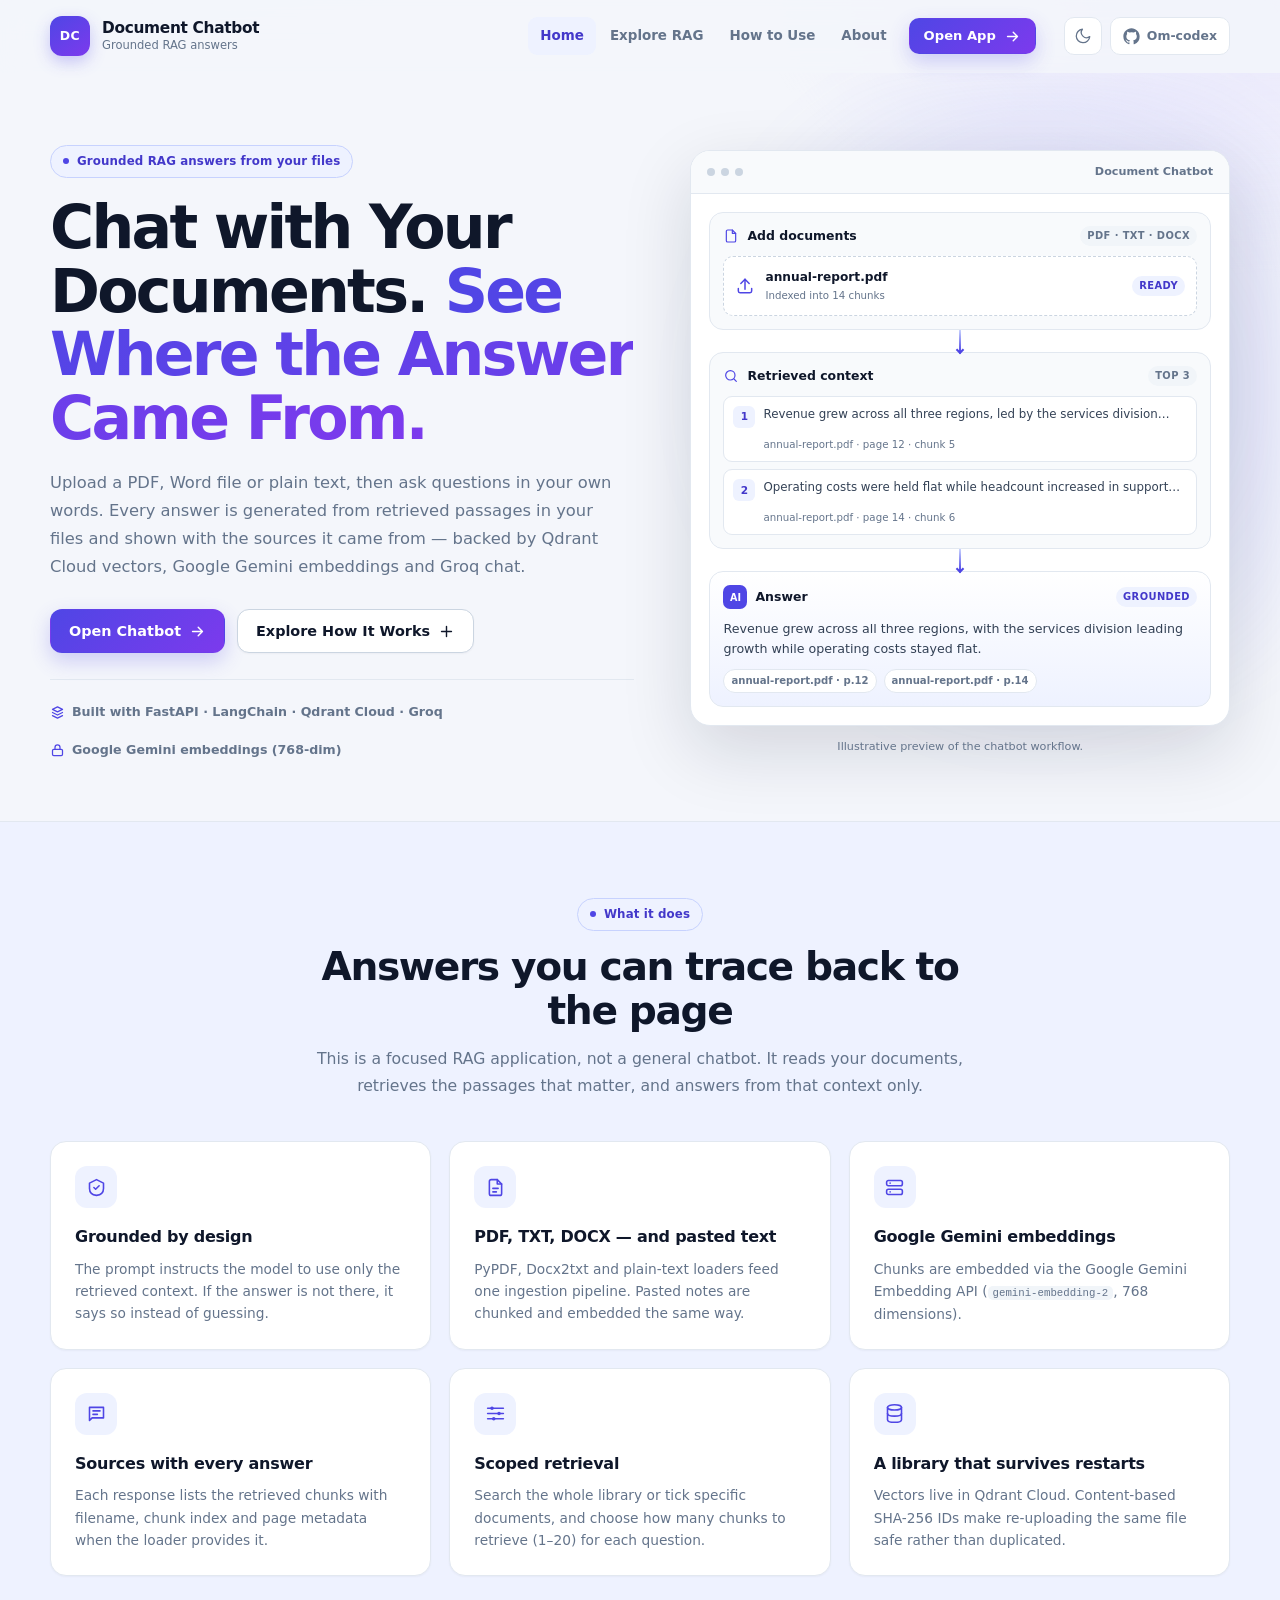
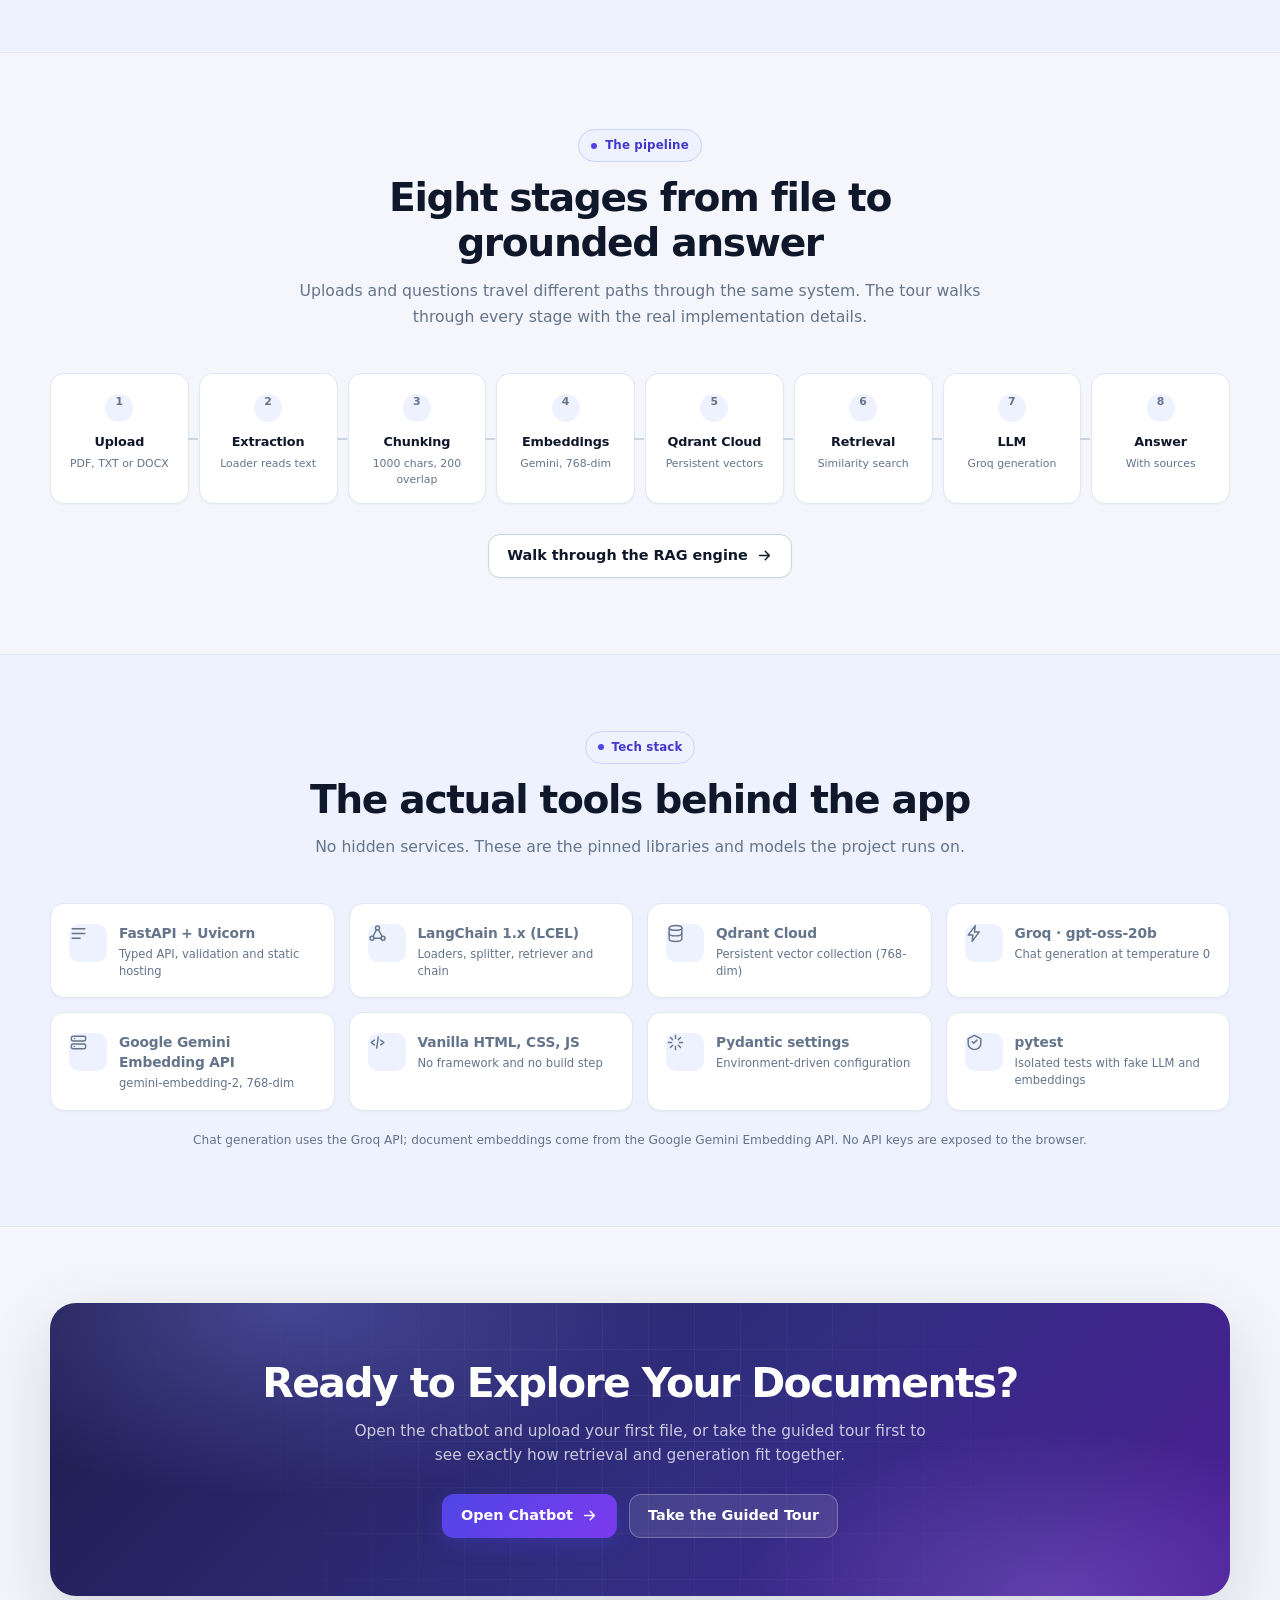
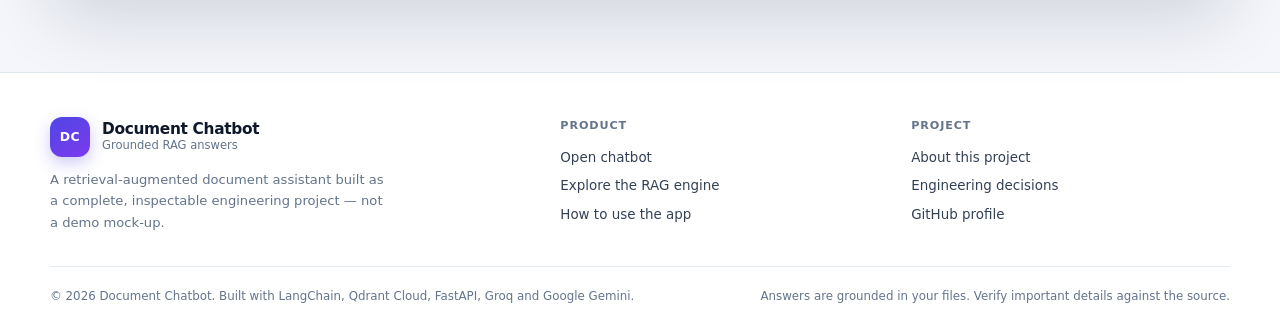
==== commit 8b541d08: "Update frontend for Gemini Embedding + Qdrant Cloud - landing page, tours, about page, mock data" ====
--- a/frontend/index.html
+++ b/frontend/index.html
@@ -3,7 +3,7 @@
 <head>
   <meta charset="utf-8" />
   <meta name="viewport" content="width=device-width, initial-scale=1" />
-  <meta name="description" content="A retrieval-augmented generation document assistant built with LangChain, ChromaDB, FastAPI and Groq. Ask grounded questions about your own PDF, TXT and DOCX files." />
+  <meta name="description" content="Retrieval-augmented generation document assistant. Upload PDF, TXT or DOCX files and ask grounded questions with cited sources. FastAPI backend, Qdrant Cloud vectors, Google Gemini embeddings and Groq chat." />
   <title>Document Chatbot — Chat with your documents</title>
   <link rel="icon" href="favicon.svg" type="image/svg+xml" />
   <link rel="stylesheet" href="css/site.css?v=1" />
@@ -63,12 +63,13 @@
     <section class="hero">
       <div class="container hero__grid">
         <div>
-          <span class="eyebrow">Retrieval-augmented generation, end to end</span>
-          <h1>Chat with Your Documents. <span class="grad">Understand What&rsquo;s Inside.</span></h1>
+          <span class="eyebrow">Grounded RAG answers from your files</span>
+          <h1>Chat with Your Documents. <span class="grad">See Where the Answer Came From.</span></h1>
           <p class="hero__lede">
             Upload a PDF, Word file or plain text, then ask questions in your own words.
-            Every answer is generated from retrieved passages in your files &mdash; and shown
-            with the sources it came from.
+            Every answer is generated from retrieved passages in your files and shown with
+            the sources it came from — backed by Qdrant Cloud vectors, Google Gemini
+            embeddings and Groq chat.
           </p>
 
           <div class="hero__actions">
@@ -91,13 +92,13 @@
               <svg viewBox="0 0 24 24" fill="none" stroke="currentColor" stroke-width="2" stroke-linecap="round" stroke-linejoin="round" aria-hidden="true">
                 <path d="m4 7 8-4 8 4-8 4-8-4Z" /><path d="m4 12 8 4 8-4" /><path d="m4 17 8 4 8-4" />
               </svg>
-              Built with LangChain &middot; ChromaDB &middot; FastAPI &middot; Groq
+              Built with FastAPI &middot; LangChain &middot; Qdrant Cloud &middot; Groq
             </span>
             <span>
               <svg viewBox="0 0 24 24" fill="none" stroke="currentColor" stroke-width="2" stroke-linecap="round" stroke-linejoin="round" aria-hidden="true">
                 <rect x="4" y="10" width="16" height="10" rx="2" /><path d="M8 10V7a4 4 0 0 1 8 0v3" />
               </svg>
-              Embeddings run locally
+              Google Gemini embeddings (768-dim)
             </span>
           </p>
         </div>
@@ -209,8 +210,8 @@
                 <rect x="3" y="4" width="18" height="6" rx="2" /><rect x="3" y="14" width="18" height="6" rx="2" /><path d="M7 7h.01M7 17h.01" />
               </svg>
             </div>
-            <h3>Local embeddings</h3>
-            <p>Chunks are embedded on your machine with <code>all-MiniLM-L6-v2</code> (384 dimensions). No embedding API key, no per-chunk cost.</p>
+            <h3>Google Gemini embeddings</h3>
+            <p>Chunks are embedded via the Google Gemini Embedding API (<code>gemini-embedding-2</code>, 768 dimensions).</p>
           </article>
 
           <article class="feature-card" data-reveal>
@@ -240,7 +241,7 @@
               </svg>
             </div>
             <h3>A library that survives restarts</h3>
-            <p>ChromaDB persists vectors to local disk. Content-based SHA-256 IDs make re-uploading the same file safe rather than duplicated.</p>
+            <p>Vectors live in Qdrant Cloud. Content-based SHA-256 IDs make re-uploading the same file safe rather than duplicated.</p>
           </article>
         </div>
       </div>
@@ -274,12 +275,12 @@
           <div class="pipeline-step">
             <span class="pipeline-num">4</span>
             <strong>Embeddings</strong>
-            <span>MiniLM, 384-dim</span>
+            <span>Gemini, 768-dim</span>
           </div>
           <div class="pipeline-step">
             <span class="pipeline-num">5</span>
-            <strong>ChromaDB</strong>
-            <span>Persisted vectors</span>
+            <strong>Qdrant Cloud</strong>
+            <span>Persistent vectors</span>
           </div>
           <div class="pipeline-step">
             <span class="pipeline-num">6</span>
@@ -341,7 +342,7 @@
                 <ellipse cx="12" cy="5" rx="8" ry="3" /><path d="M4 5v14c0 1.7 3.6 3 8 3s8-1.3 8-3V5" /><path d="M4 12c0 1.7 3.6 3 8 3s8-1.3 8-3" />
               </svg>
             </span>
-            <span><strong>ChromaDB</strong><span>Local persistent vector collection</span></span>
+            <span><strong>Qdrant Cloud</strong><span>Persistent vector collection (768-dim)</span></span>
           </div>
           <div class="tech-card" data-reveal>
             <span class="tech-icon">
@@ -357,7 +358,7 @@
                 <rect x="3" y="4" width="18" height="6" rx="2" /><rect x="3" y="14" width="18" height="6" rx="2" /><path d="M7 7h.01M7 17h.01" />
               </svg>
             </span>
-            <span><strong>sentence-transformers</strong><span>MiniLM embeddings on CPU</span></span>
+            <span><strong>Google Gemini Embedding API</strong><span>gemini-embedding-2, 768-dim</span></span>
           </div>
           <div class="tech-card" data-reveal>
             <span class="tech-icon">
@@ -385,7 +386,7 @@
           </div>
         </div>
 
-        <p class="tech-note">Chat inference uses the Groq API; document embeddings are computed locally. No API keys are exposed to the browser.</p>
+        <p class="tech-note">Chat generation uses the Groq API; document embeddings come from the Google Gemini Embedding API. No API keys are exposed to the browser.</p>
       </div>
     </section>
 
@@ -439,7 +440,7 @@
       </div>
 
       <div class="footer-bottom">
-        <span>&copy; <span id="year">2026</span> Document Chatbot. Built with LangChain, ChromaDB, FastAPI and Groq.</span>
+        <span>&copy; <span id="year">2026</span> Document Chatbot. Built with LangChain, Qdrant Cloud, FastAPI, Groq and Google Gemini.</span>
         <span>Answers are grounded in your files. Verify important details against the source.</span>
       </div>
     </div>
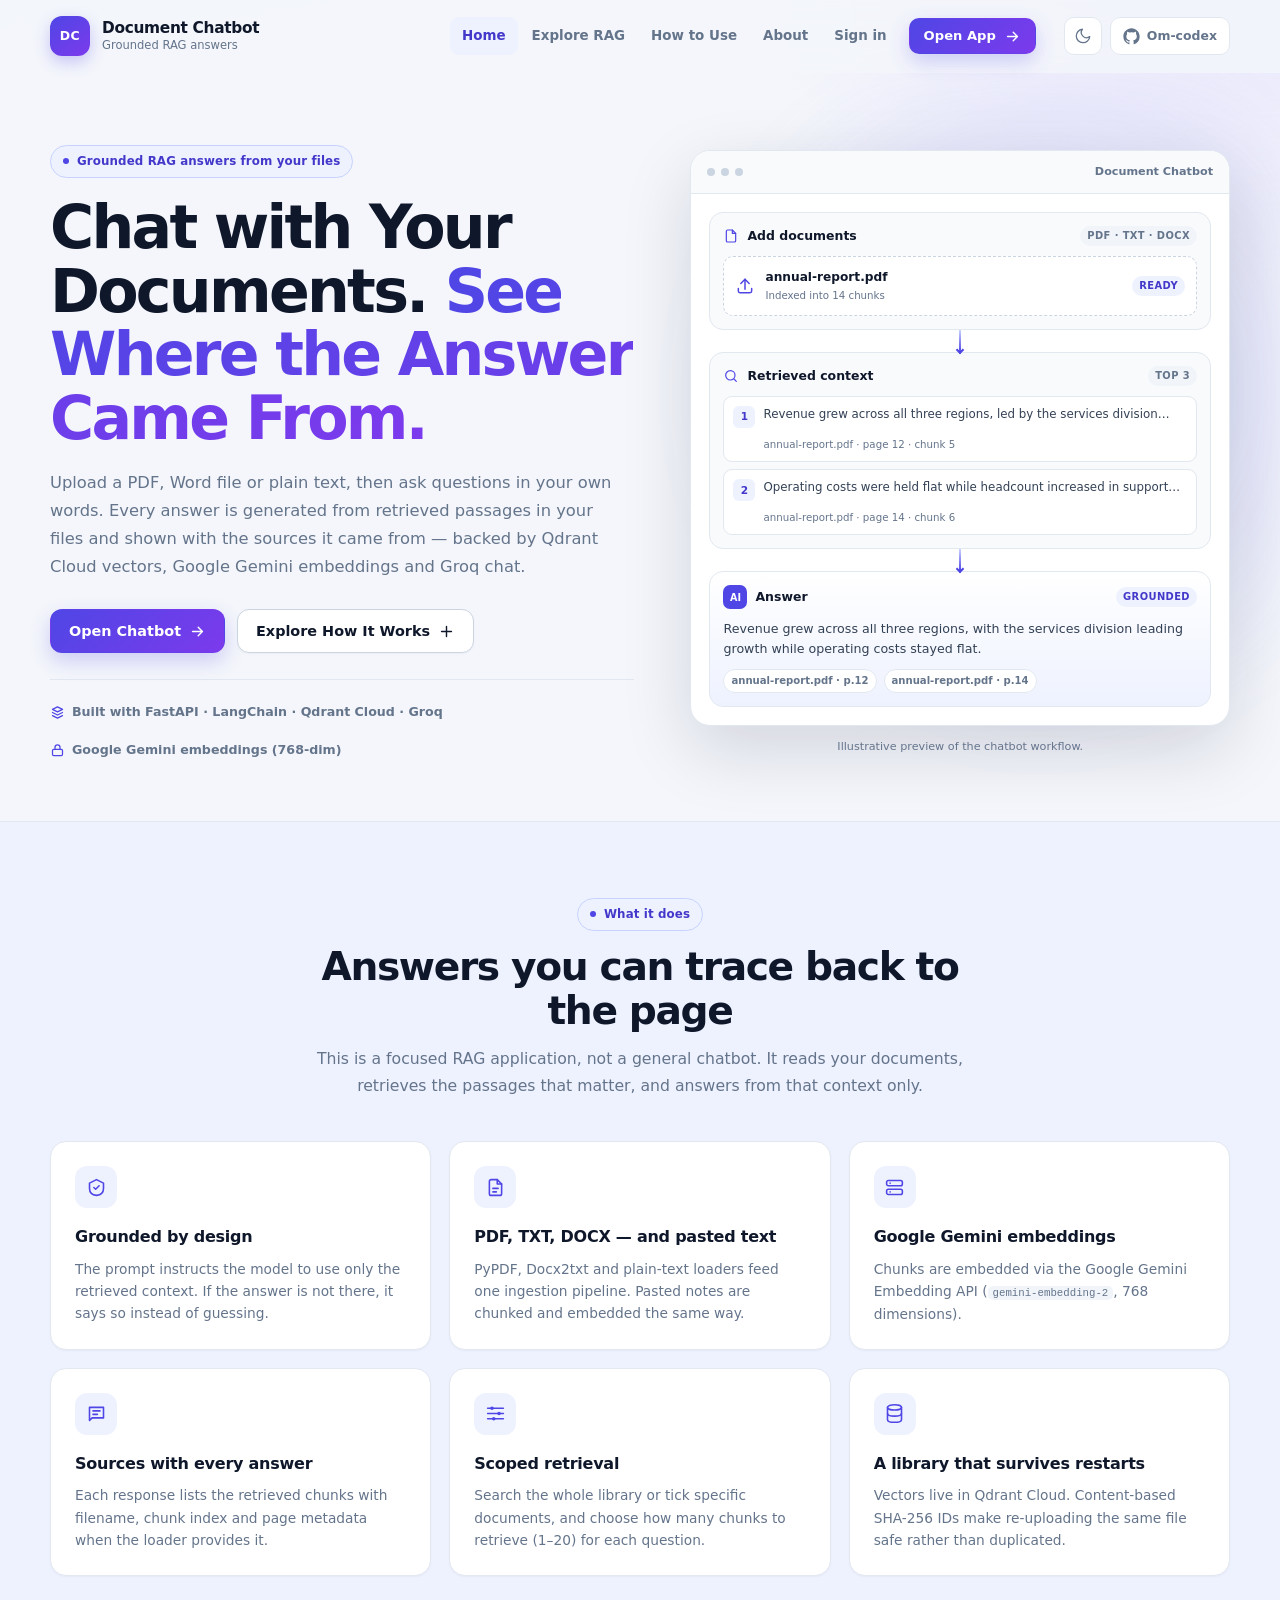
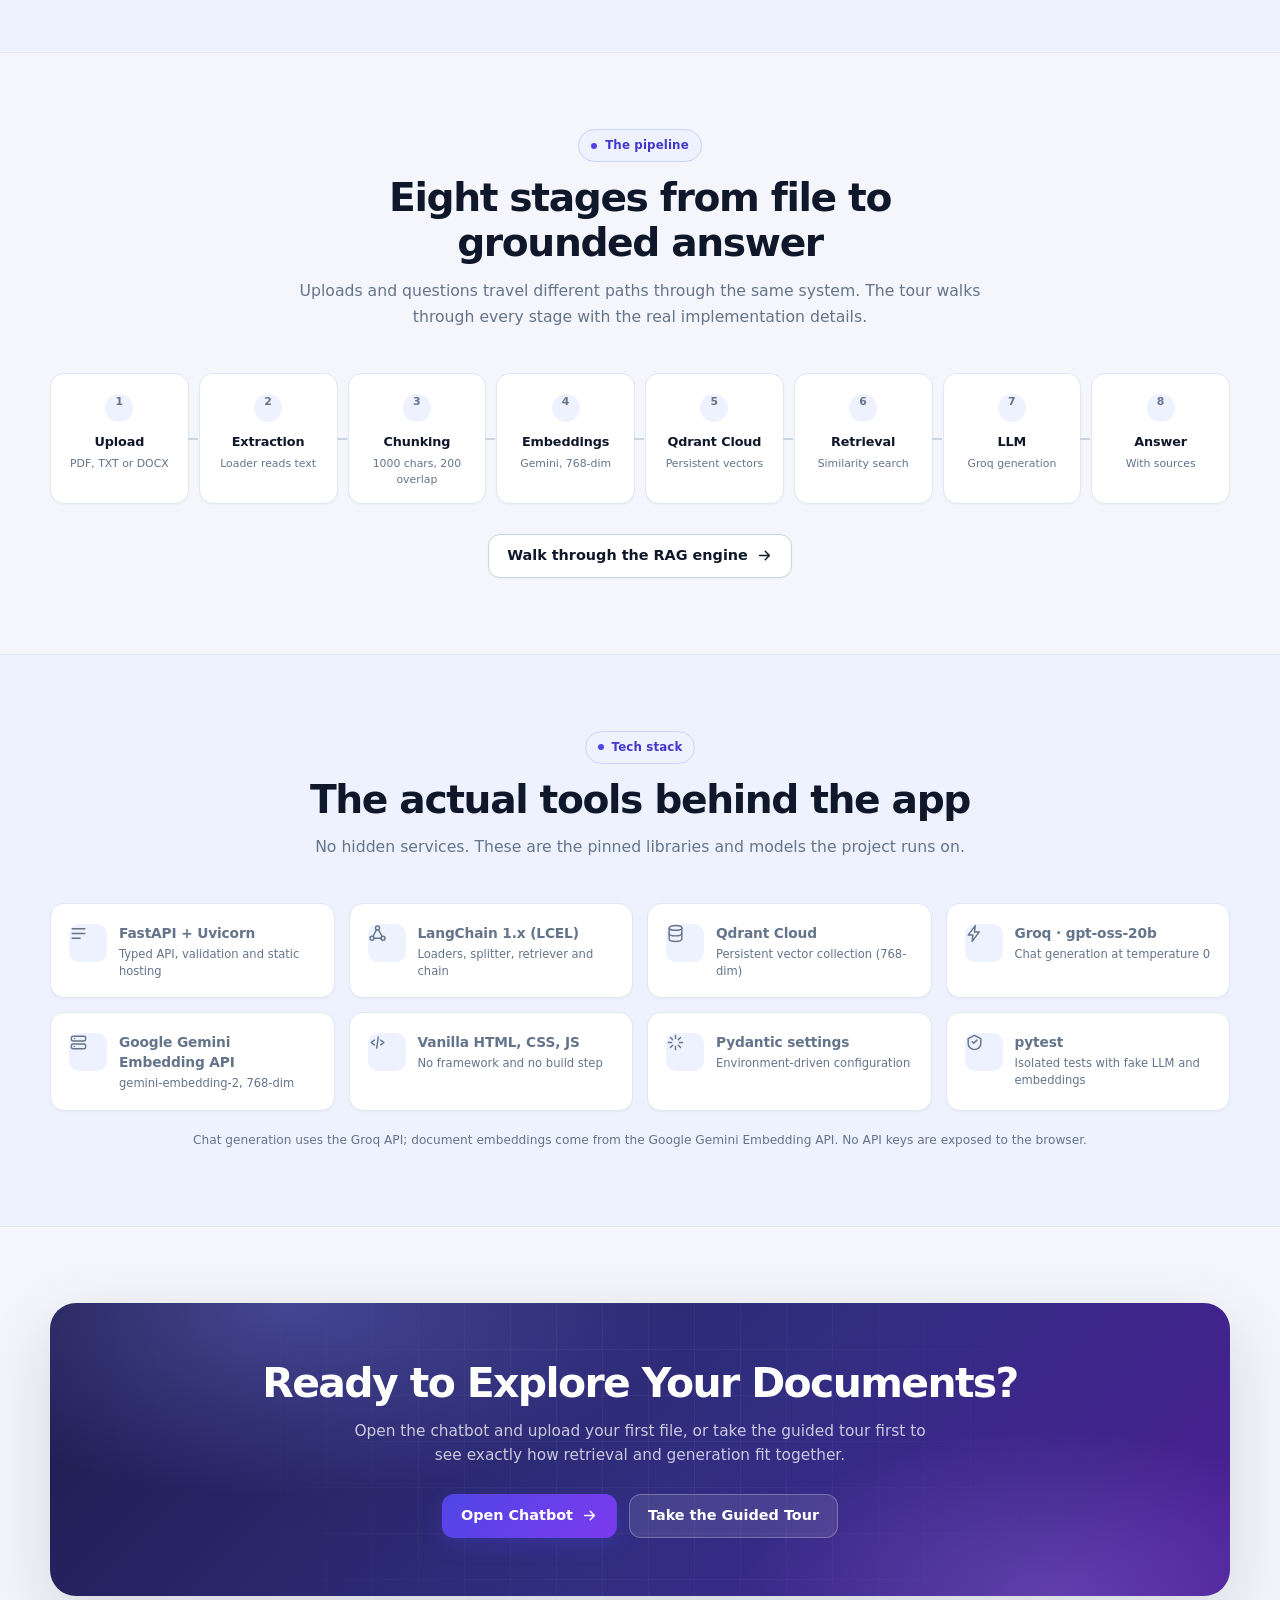
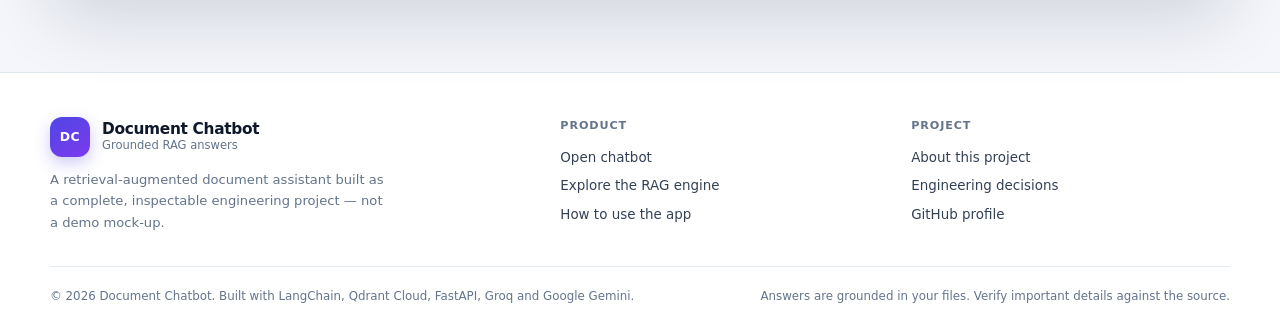
==== commit a7b4dcfc: "Integrate frontend authentication, session guards and protected API requests" ====
--- a/frontend/index.html
+++ b/frontend/index.html
@@ -27,6 +27,7 @@
         <a href="tour.html?tour=rag">Explore RAG</a>
         <a href="tour.html?tour=app">How to Use</a>
         <a href="about.html">About</a>
+        <a href="login.html">Sign in</a>
         <a class="btn btn--primary btn--sm" href="chat.html">
           Open App
           <svg viewBox="0 0 24 24" fill="none" stroke="currentColor" stroke-width="2" stroke-linecap="round" stroke-linejoin="round" aria-hidden="true">
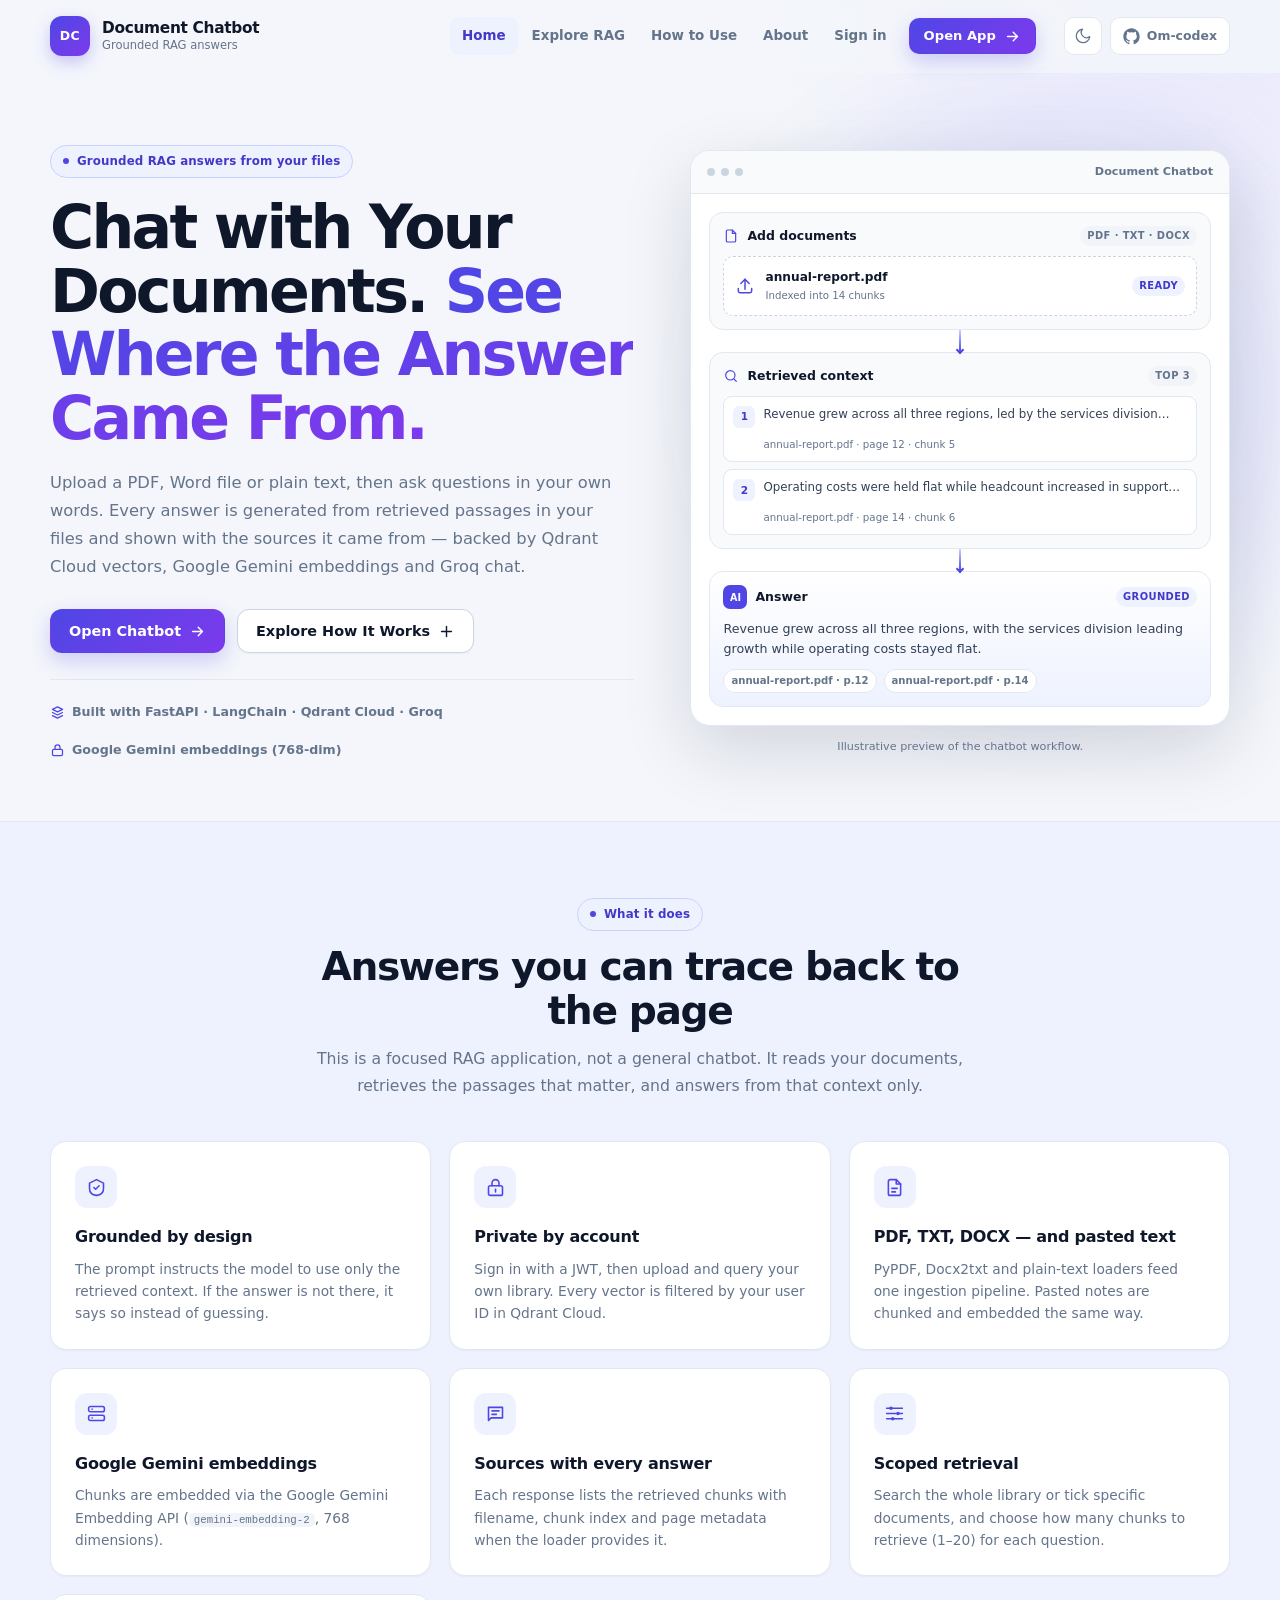
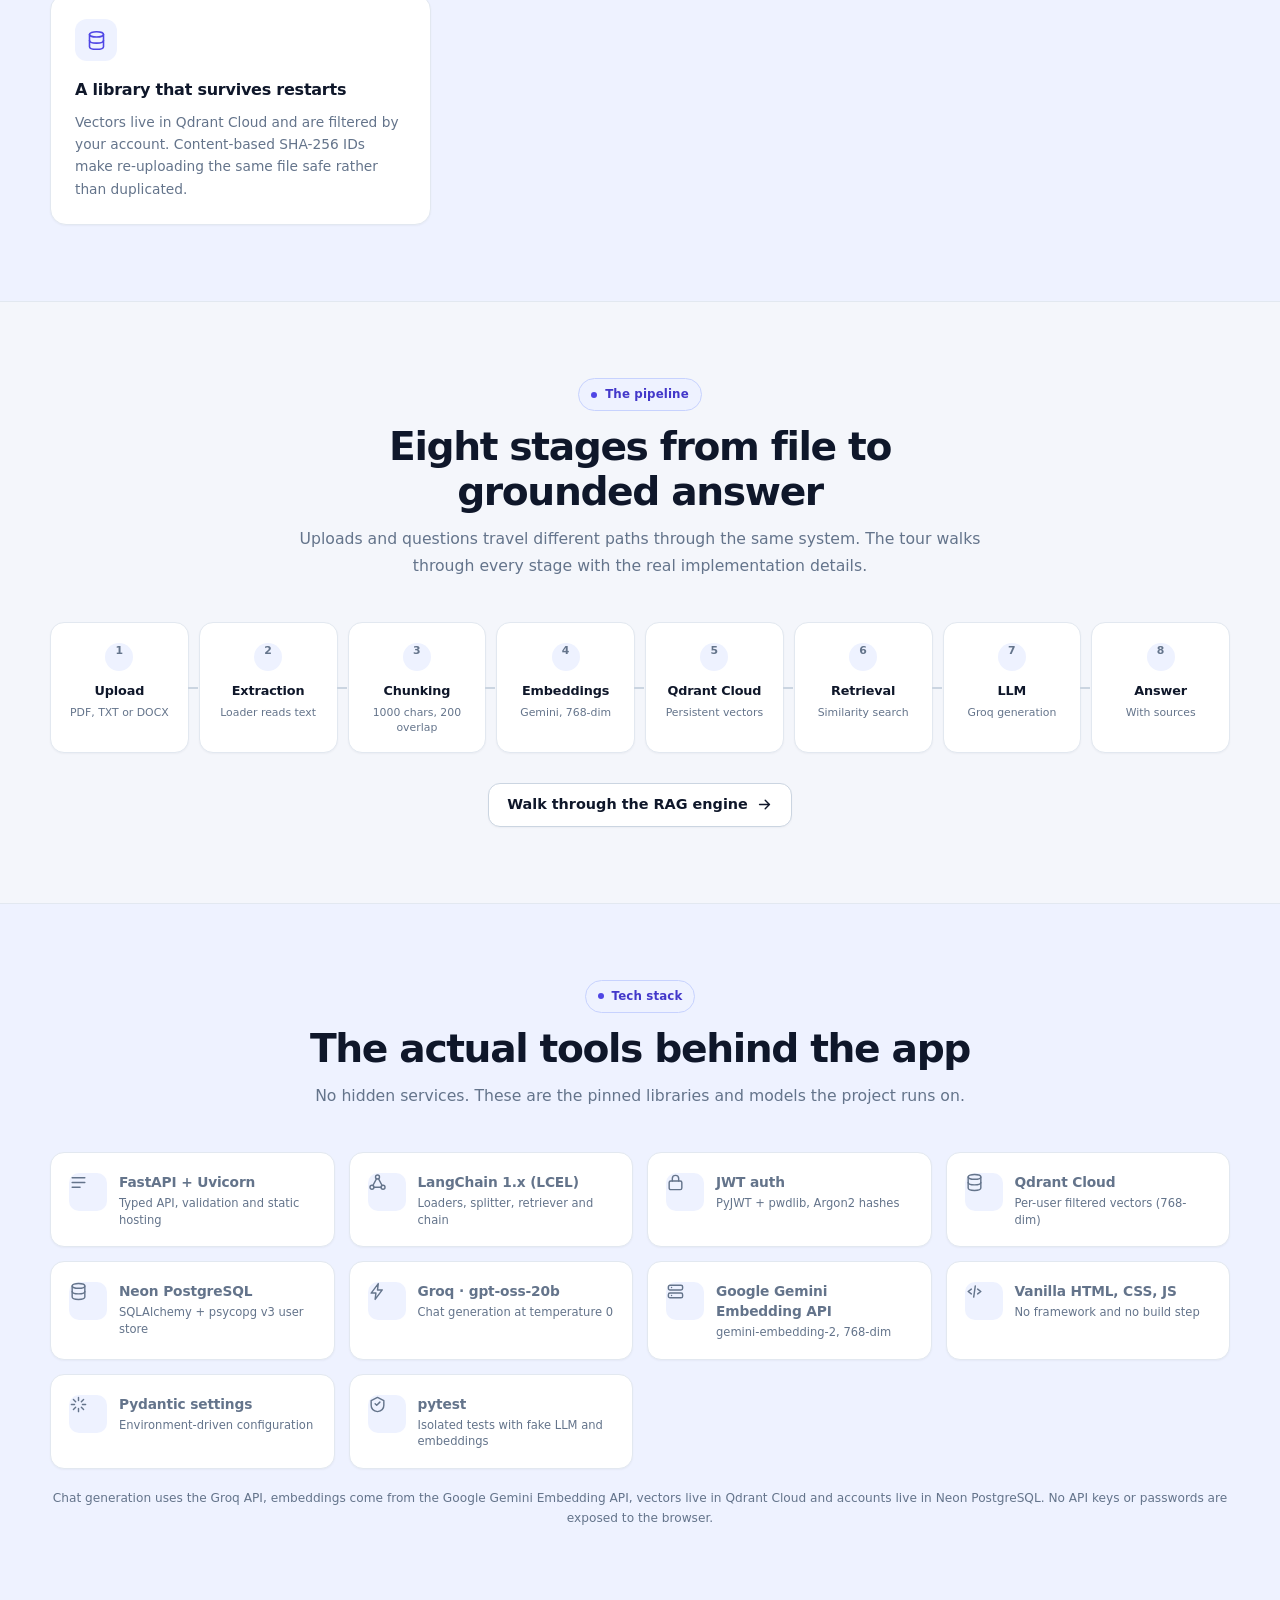
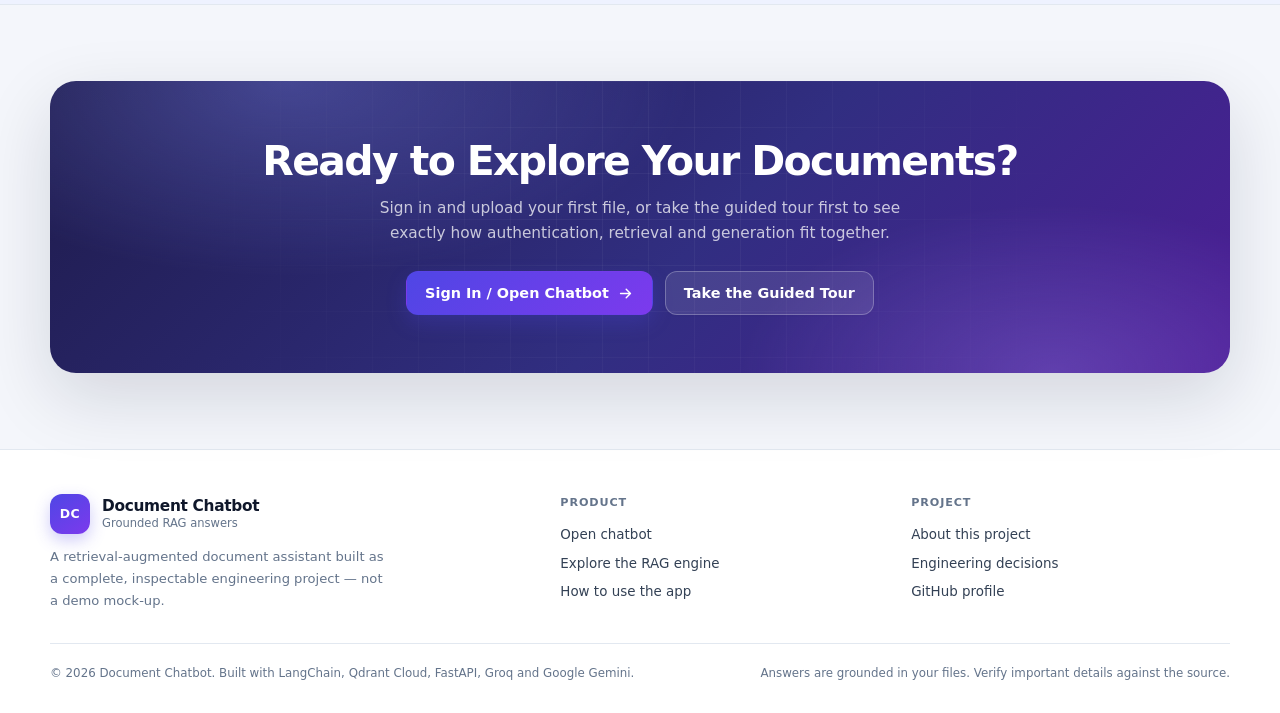
==== commit 9ba02b12: "Add private workspace copy to landing page" ====
--- a/frontend/index.html
+++ b/frontend/index.html
@@ -198,6 +198,16 @@
           <article class="feature-card" data-reveal>
             <div class="feature-icon">
               <svg viewBox="0 0 24 24" fill="none" stroke="currentColor" stroke-width="1.8" stroke-linecap="round" stroke-linejoin="round" aria-hidden="true">
+                <rect x="4" y="10" width="16" height="11" rx="2" /><path d="M8 10V7a4 4 0 0 1 8 0v3" /><path d="M12 14v3" />
+              </svg>
+            </div>
+            <h3>Private by account</h3>
+            <p>Sign in with a JWT, then upload and query your own library. Every vector is filtered by your user ID in Qdrant Cloud.</p>
+          </article>
+
+          <article class="feature-card" data-reveal>
+            <div class="feature-icon">
+              <svg viewBox="0 0 24 24" fill="none" stroke="currentColor" stroke-width="1.8" stroke-linecap="round" stroke-linejoin="round" aria-hidden="true">
                 <path d="M14 3H7a2 2 0 0 0-2 2v14a2 2 0 0 0 2 2h10a2 2 0 0 0 2-2V8Z" /><path d="M14 3v5h5" /><path d="M9 13h6M9 17h4" />
               </svg>
             </div>
@@ -242,7 +252,7 @@
               </svg>
             </div>
             <h3>A library that survives restarts</h3>
-            <p>Vectors live in Qdrant Cloud. Content-based SHA-256 IDs make re-uploading the same file safe rather than duplicated.</p>
+            <p>Vectors live in Qdrant Cloud and are filtered by your account. Content-based SHA-256 IDs make re-uploading the same file safe rather than duplicated.</p>
           </article>
         </div>
       </div>
@@ -340,10 +350,26 @@
           <div class="tech-card" data-reveal>
             <span class="tech-icon">
               <svg viewBox="0 0 24 24" fill="none" stroke="currentColor" stroke-width="1.8" stroke-linecap="round" stroke-linejoin="round" aria-hidden="true">
+                <rect x="4" y="10" width="16" height="11" rx="2" /><path d="M8 10V7a4 4 0 0 1 8 0v3" />
+              </svg>
+            </span>
+            <span><strong>JWT auth</strong><span>PyJWT + pwdlib, Argon2 hashes</span></span>
+          </div>
+          <div class="tech-card" data-reveal>
+            <span class="tech-icon">
+              <svg viewBox="0 0 24 24" fill="none" stroke="currentColor" stroke-width="1.8" stroke-linecap="round" stroke-linejoin="round" aria-hidden="true">
                 <ellipse cx="12" cy="5" rx="8" ry="3" /><path d="M4 5v14c0 1.7 3.6 3 8 3s8-1.3 8-3V5" /><path d="M4 12c0 1.7 3.6 3 8 3s8-1.3 8-3" />
               </svg>
             </span>
-            <span><strong>Qdrant Cloud</strong><span>Persistent vector collection (768-dim)</span></span>
+            <span><strong>Qdrant Cloud</strong><span>Per-user filtered vectors (768-dim)</span></span>
+          </div>
+          <div class="tech-card" data-reveal>
+            <span class="tech-icon">
+              <svg viewBox="0 0 24 24" fill="none" stroke="currentColor" stroke-width="1.8" stroke-linecap="round" stroke-linejoin="round" aria-hidden="true">
+                <ellipse cx="12" cy="5" rx="8" ry="3" /><path d="M4 5v14c0 1.7 3.6 3 8 3s8-1.3 8-3V5" /><path d="M4 12c0 1.7 3.6 3 8 3s8-1.3 8-3" />
+              </svg>
+            </span>
+            <span><strong>Neon PostgreSQL</strong><span>SQLAlchemy + psycopg v3 user store</span></span>
           </div>
           <div class="tech-card" data-reveal>
             <span class="tech-icon">
@@ -387,7 +413,7 @@
           </div>
         </div>
 
-        <p class="tech-note">Chat generation uses the Groq API; document embeddings come from the Google Gemini Embedding API. No API keys are exposed to the browser.</p>
+        <p class="tech-note">Chat generation uses the Groq API, embeddings come from the Google Gemini Embedding API, vectors live in Qdrant Cloud and accounts live in Neon PostgreSQL. No API keys or passwords are exposed to the browser.</p>
       </div>
     </section>
 
@@ -396,10 +422,10 @@
       <div class="container">
         <div class="cta-band" data-reveal>
           <h2>Ready to Explore Your Documents?</h2>
-          <p>Open the chatbot and upload your first file, or take the guided tour first to see exactly how retrieval and generation fit together.</p>
+          <p>Sign in and upload your first file, or take the guided tour first to see exactly how authentication, retrieval and generation fit together.</p>
           <div class="cta-band__actions">
-            <a class="btn btn--primary" href="chat.html">
-              Open Chatbot
+            <a class="btn btn--primary" href="login.html">
+              Sign In / Open Chatbot
               <svg viewBox="0 0 24 24" fill="none" stroke="currentColor" stroke-width="2" stroke-linecap="round" stroke-linejoin="round" aria-hidden="true">
                 <path d="M5 12h14M13 6l6 6-6 6" />
               </svg>
